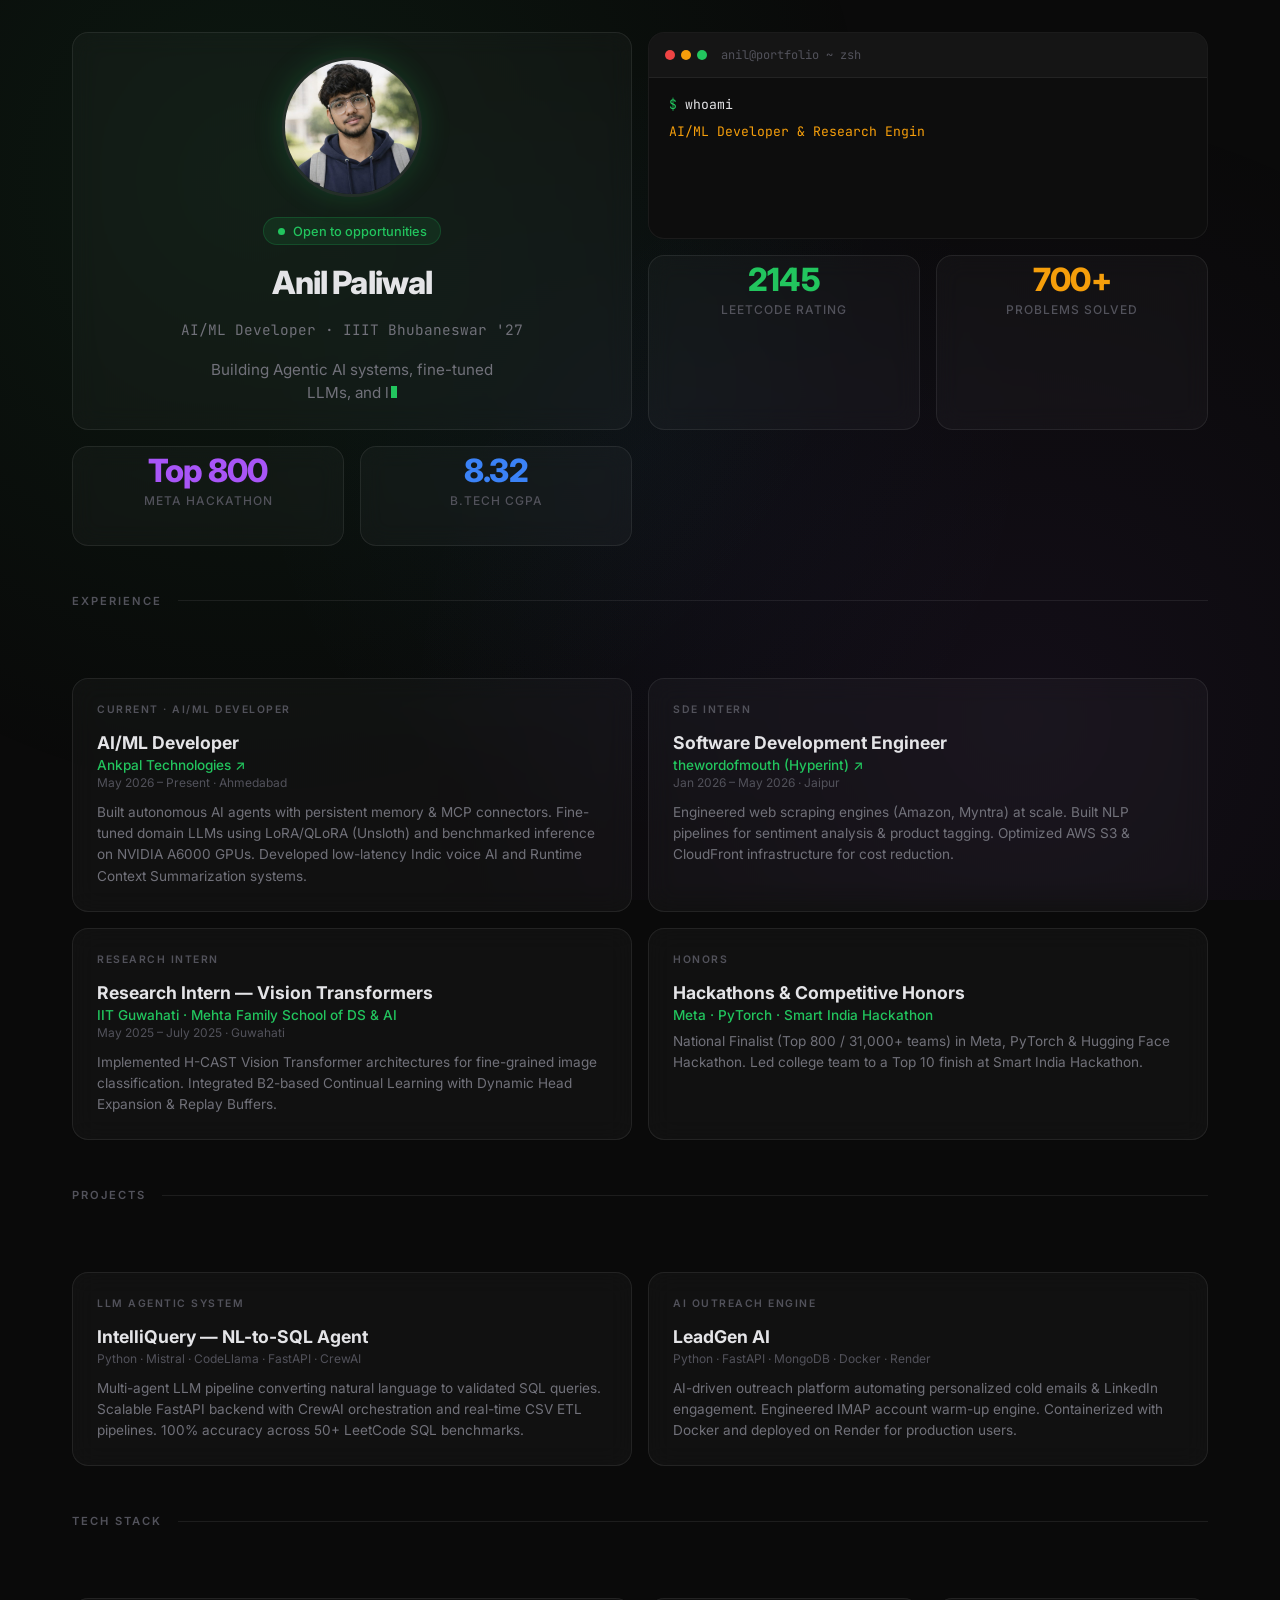
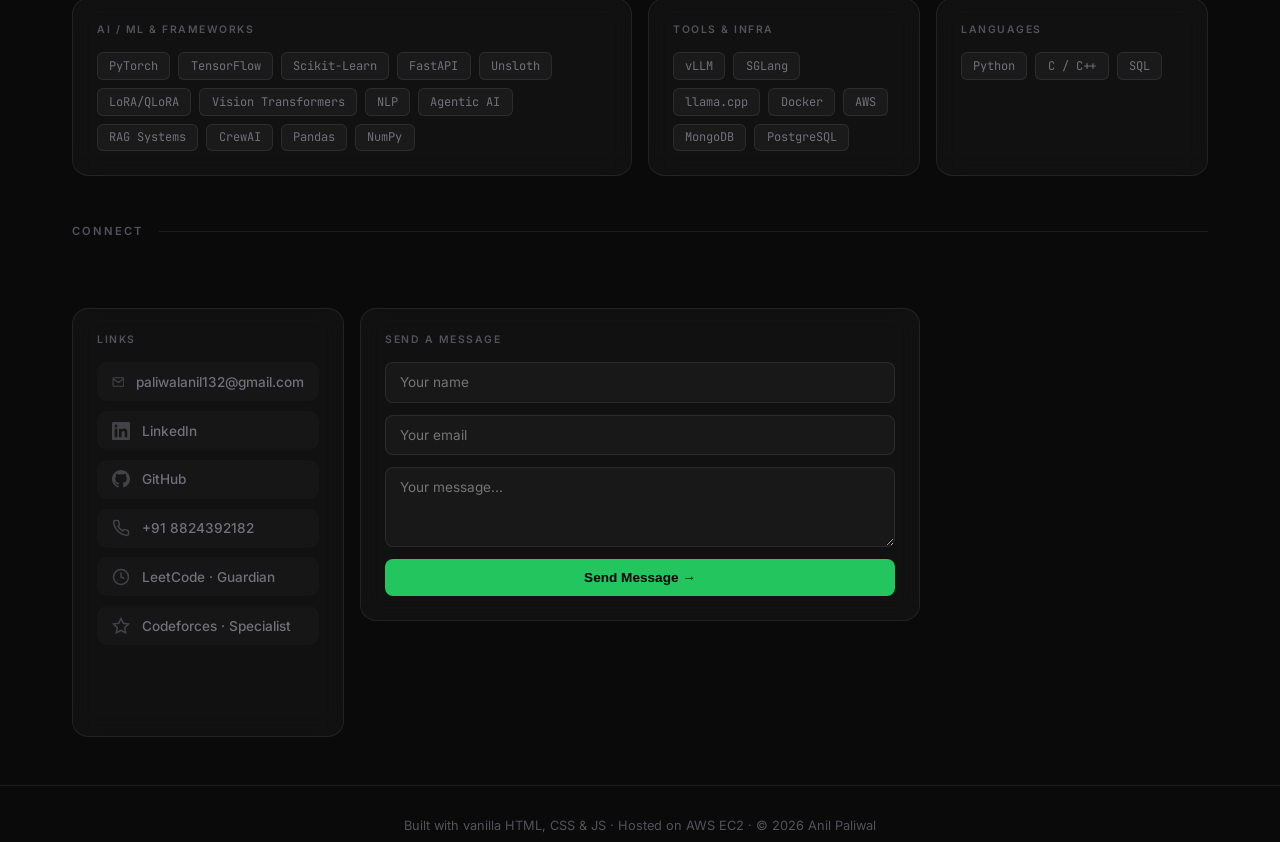
==== index.html @ 1372b31d "Initial commit: Bento Grid Portfolio" ====
<!DOCTYPE html>
<html lang="en">
<head>
  <meta charset="UTF-8">
  <meta name="viewport" content="width=device-width, initial-scale=1.0">
  <title>Anil Paliwal — AI/ML Developer</title>
  <meta name="description" content="Anil Paliwal — AI/ML Developer, LeetCode Guardian (2145), IIIT Bhubaneswar. Specializing in LLM fine-tuning, Agentic AI, and Vision Transformers.">
  <link rel="stylesheet" href="css/style.css">
</head>
<body>

<div class="bento-wrapper">

  <!-- ========== ROW 1: Profile + Terminal + Stats ========== -->
  <div class="bento-grid">

    <!-- PROFILE CARD (2x2) -->
    <div class="bento-card card-2x2 profile-card">
      <img src="images/profile.jpg" alt="Anil Paliwal" class="profile-avatar">
      <div class="profile-status">
        <span class="status-dot"></span>
        Open to opportunities
      </div>
      <h1 class="profile-name">Anil Paliwal</h1>
      <p class="profile-handle">AI/ML Developer · IIIT Bhubaneswar '27</p>
      <p class="profile-bio" id="profile-bio-text">
        <!-- Typed dynamically by JS -->
      </p>
    </div>

    <!-- TERMINAL CARD (2x1) -->
    <div class="bento-card card-2x1 terminal-card">
      <div class="terminal-header">
        <div class="terminal-dot red"></div>
        <div class="terminal-dot yellow"></div>
        <div class="terminal-dot green"></div>
        <span class="terminal-title">anil@portfolio ~ zsh</span>
      </div>
      <div class="terminal-body" id="terminal-output">
        <!-- Typed dynamically by JS -->
      </div>
    </div>

    <!-- STAT: LeetCode -->
    <div class="bento-card stat-item">
      <div class="stat-value green">2145</div>
      <div class="stat-label">LeetCode Rating</div>
    </div>

    <!-- STAT: Problems -->
    <div class="bento-card stat-item">
      <div class="stat-value amber">700+</div>
      <div class="stat-label">Problems Solved</div>
    </div>

    <!-- STAT: Hackathon -->
    <div class="bento-card stat-item">
      <div class="stat-value purple">Top 800</div>
      <div class="stat-label">Meta Hackathon</div>
    </div>

    <!-- STAT: CGPA -->
    <div class="bento-card stat-item">
      <div class="stat-value blue">8.32</div>
      <div class="stat-label">B.Tech CGPA</div>
    </div>

    <!-- ========== SECTION: Experience ========== -->
    <div class="section-gap">
      <div class="section-label">Experience</div>
    </div>

    <!-- EXP: Ankpal -->
    <div class="bento-card card-2x1">
      <div class="card-label">Current · AI/ML Developer</div>
      <div class="exp-card-title">AI/ML Developer</div>
      <div class="exp-card-org"><a href="https://ankpal.com/" target="_blank">Ankpal Technologies ↗</a></div>
      <div class="exp-card-meta">May 2026 – Present · Ahmedabad</div>
      <p class="exp-card-desc">
        Built autonomous AI agents with persistent memory & MCP connectors. Fine-tuned domain LLMs using LoRA/QLoRA (Unsloth) and benchmarked inference on NVIDIA A6000 GPUs. Developed low-latency Indic voice AI and Runtime Context Summarization systems.
      </p>
    </div>

    <!-- EXP: Hyperint -->
    <div class="bento-card card-2x1">
      <div class="card-label">SDE Intern</div>
      <div class="exp-card-title">Software Development Engineer</div>
      <div class="exp-card-org"><a href="https://www.thewordofmouth.tech/" target="_blank">thewordofmouth (Hyperint) ↗</a></div>
      <div class="exp-card-meta">Jan 2026 – May 2026 · Jaipur</div>
      <p class="exp-card-desc">
        Engineered web scraping engines (Amazon, Myntra) at scale. Built NLP pipelines for sentiment analysis & product tagging. Optimized AWS S3 & CloudFront infrastructure for cost reduction.
      </p>
    </div>

    <!-- EXP: IIT Guwahati -->
    <div class="bento-card card-2x1">
      <div class="card-label">Research Intern</div>
      <div class="exp-card-title">Research Intern — Vision Transformers</div>
      <div class="exp-card-org">IIT Guwahati · Mehta Family School of DS & AI</div>
      <div class="exp-card-meta">May 2025 – July 2025 · Guwahati</div>
      <p class="exp-card-desc">
        Implemented H-CAST Vision Transformer architectures for fine-grained image classification. Integrated B2-based Continual Learning with Dynamic Head Expansion & Replay Buffers.
      </p>
    </div>

    <!-- Hackathons Card -->
    <div class="bento-card card-2x1">
      <div class="card-label">Honors</div>
      <div class="exp-card-title">Hackathons & Competitive Honors</div>
      <div class="exp-card-org">Meta · PyTorch · Smart India Hackathon</div>
      <p class="exp-card-desc" style="margin-top: 0.5rem;">
        National Finalist (Top 800 / 31,000+ teams) in Meta, PyTorch & Hugging Face Hackathon. Led college team to a Top 10 finish at Smart India Hackathon.
      </p>
    </div>

    <!-- ========== SECTION: Projects ========== -->
    <div class="section-gap">
      <div class="section-label">Projects</div>
    </div>

    <!-- PROJECT: IntelliQuery -->
    <div class="bento-card card-2x1">
      <div class="card-label">LLM Agentic System</div>
      <div class="exp-card-title">IntelliQuery — NL-to-SQL Agent</div>
      <div class="exp-card-meta">Python · Mistral · CodeLlama · FastAPI · CrewAI</div>
      <p class="exp-card-desc">
        Multi-agent LLM pipeline converting natural language to validated SQL queries. Scalable FastAPI backend with CrewAI orchestration and real-time CSV ETL pipelines. 100% accuracy across 50+ LeetCode SQL benchmarks.
      </p>
    </div>

    <!-- PROJECT: LeadGen AI -->
    <div class="bento-card card-2x1">
      <div class="card-label">AI Outreach Engine</div>
      <div class="exp-card-title">LeadGen AI</div>
      <div class="exp-card-meta">Python · FastAPI · MongoDB · Docker · Render</div>
      <p class="exp-card-desc">
        AI-driven outreach platform automating personalized cold emails & LinkedIn engagement. Engineered IMAP account warm-up engine. Containerized with Docker and deployed on Render for production users.
      </p>
    </div>

    <!-- ========== SECTION: Tech Stack ========== -->
    <div class="section-gap">
      <div class="section-label">Tech Stack</div>
    </div>

    <!-- TECH CARD: AI/ML -->
    <div class="bento-card card-2x1">
      <div class="card-label">AI / ML & Frameworks</div>
      <div class="tech-grid">
        <span class="tech-pill">PyTorch</span>
        <span class="tech-pill">TensorFlow</span>
        <span class="tech-pill">Scikit-Learn</span>
        <span class="tech-pill">FastAPI</span>
        <span class="tech-pill">Unsloth</span>
        <span class="tech-pill">LoRA/QLoRA</span>
        <span class="tech-pill">Vision Transformers</span>
        <span class="tech-pill">NLP</span>
        <span class="tech-pill">Agentic AI</span>
        <span class="tech-pill">RAG Systems</span>
        <span class="tech-pill">CrewAI</span>
        <span class="tech-pill">Pandas</span>
        <span class="tech-pill">NumPy</span>
      </div>
    </div>

    <!-- TECH CARD: Tools -->
    <div class="bento-card">
      <div class="card-label">Tools & Infra</div>
      <div class="tech-grid">
        <span class="tech-pill">vLLM</span>
        <span class="tech-pill">SGLang</span>
        <span class="tech-pill">llama.cpp</span>
        <span class="tech-pill">Docker</span>
        <span class="tech-pill">AWS</span>
        <span class="tech-pill">MongoDB</span>
        <span class="tech-pill">PostgreSQL</span>
      </div>
    </div>

    <!-- TECH CARD: Languages -->
    <div class="bento-card">
      <div class="card-label">Languages</div>
      <div class="tech-grid">
        <span class="tech-pill">Python</span>
        <span class="tech-pill">C / C++</span>
        <span class="tech-pill">SQL</span>
      </div>
    </div>

    <!-- ========== SECTION: Connect ========== -->
    <div class="section-gap">
      <div class="section-label">Connect</div>
    </div>

    <!-- SOCIAL LINKS -->
    <div class="bento-card card-1x2">
      <div class="card-label">Links</div>
      <div class="social-links">
        <a href="mailto:paliwalanil132@gmail.com" class="social-link">
          <svg class="social-icon" viewBox="0 0 24 24" fill="none" stroke="currentColor" stroke-width="2"><path d="M4 4h16c1.1 0 2 .9 2 2v12c0 1.1-.9 2-2 2H4c-1.1 0-2-.9-2-2V6c0-1.1.9-2 2-2z"/><polyline points="22,6 12,13 2,6"/></svg>
          paliwalanil132@gmail.com
        </a>
        <a href="https://linkedin.com/in/anil-paliwal" target="_blank" class="social-link">
          <svg class="social-icon" viewBox="0 0 24 24" fill="currentColor"><path d="M20.447 20.452h-3.554v-5.569c0-1.328-.027-3.037-1.852-3.037-1.853 0-2.136 1.445-2.136 2.939v5.667H9.351V9h3.414v1.561h.046c.477-.9 1.637-1.85 3.37-1.85 3.601 0 4.267 2.37 4.267 5.455v6.286zM5.337 7.433a2.062 2.062 0 01-2.063-2.065 2.064 2.064 0 112.063 2.065zm1.782 13.019H3.555V9h3.564v11.452zM22.225 0H1.771C.792 0 0 .774 0 1.729v20.542C0 23.227.792 24 1.771 24h20.451C23.2 24 24 23.227 24 22.271V1.729C24 .774 23.2 0 22.222 0h.003z"/></svg>
          LinkedIn
        </a>
        <a href="https://github.com/akanil18" target="_blank" class="social-link">
          <svg class="social-icon" viewBox="0 0 24 24" fill="currentColor"><path d="M12 0c-6.626 0-12 5.373-12 12 0 5.302 3.438 9.8 8.207 11.387.599.111.793-.261.793-.577v-2.234c-3.338.726-4.033-1.416-4.033-1.416-.546-1.387-1.333-1.756-1.333-1.756-1.089-.745.083-.729.083-.729 1.205.084 1.839 1.237 1.839 1.237 1.07 1.834 2.807 1.304 3.492.997.107-.775.418-1.305.762-1.604-2.665-.305-5.467-1.334-5.467-5.931 0-1.311.469-2.381 1.236-3.221-.124-.303-.535-1.524.117-3.176 0 0 1.008-.322 3.301 1.23A11.509 11.509 0 0112 5.803c1.02.005 2.047.138 3.006.404 2.291-1.552 3.297-1.23 3.297-1.23.653 1.653.242 2.874.118 3.176.77.84 1.235 1.911 1.235 3.221 0 4.609-2.807 5.624-5.479 5.921.43.372.823 1.102.823 2.222v3.293c0 .319.192.694.801.576C20.566 21.797 24 17.3 24 12c0-6.627-5.373-12-12-12z"/></svg>
          GitHub
        </a>
        <a href="tel:+918824392182" class="social-link">
          <svg class="social-icon" viewBox="0 0 24 24" fill="none" stroke="currentColor" stroke-width="2"><path d="M22 16.92v3a2 2 0 0 1-2.18 2 19.79 19.79 0 0 1-8.63-3.07 19.5 19.5 0 0 1-6-6 19.79 19.79 0 0 1-3.07-8.67A2 2 0 0 1 4.11 2h3a2 2 0 0 1 2 1.72c.127.96.361 1.903.7 2.81a2 2 0 0 1-.45 2.11L8.09 9.91a16 16 0 0 0 6 6l1.27-1.27a2 2 0 0 1 2.11-.45c.907.339 1.85.573 2.81.7A2 2 0 0 1 22 16.92z"/></svg>
          +91 8824392182
        </a>
        <span class="social-link" style="cursor: default;">
          <svg class="social-icon" viewBox="0 0 24 24" fill="none" stroke="currentColor" stroke-width="2"><circle cx="12" cy="12" r="10"/><polyline points="12 6 12 12 16 14"/></svg>
          LeetCode · Guardian
        </span>
        <span class="social-link" style="cursor: default;">
          <svg class="social-icon" viewBox="0 0 24 24" fill="none" stroke="currentColor" stroke-width="2"><polygon points="12 2 15.09 8.26 22 9.27 17 14.14 18.18 21.02 12 17.77 5.82 21.02 7 14.14 2 9.27 8.91 8.26 12 2"/></svg>
          Codeforces · Specialist
        </span>
      </div>
    </div>

    <!-- CONTACT FORM -->
    <div class="bento-card card-2x1">
      <div class="card-label">Send a message</div>
      <form id="contact-form" class="contact-form">
        <input type="text" id="name" placeholder="Your name" class="contact-input" required>
        <input type="email" id="email" placeholder="Your email" class="contact-input" required>
        <textarea id="message" placeholder="Your message..." class="contact-input contact-textarea" required></textarea>
        <button type="submit" class="contact-btn">Send Message →</button>
      </form>
      <div id="form-response"></div>
    </div>

  </div>
</div>

<div class="footer">
  Built with vanilla HTML, CSS & JS · Hosted on AWS EC2 · © 2026 Anil Paliwal
</div>

<script src="js/script.js"></script>
</body>
</html>
---- css/style.css ----
/* ==========================================================================
   ANIL PALIWAL PORTFOLIO — BENTO GRID + GLASSMORPHISM + TERMINAL AESTHETIC
   Inspired by GitHub Profile Pages, Bento Grid Dashboards & Terminal UIs
   ========================================================================== */

@import url('https://fonts.googleapis.com/css2?family=Inter:wght@400;500;600;700;800&family=JetBrains+Mono:wght@400;500;700&display=swap');

:root {
  --bg: #0a0a0a;
  --bg-card: rgba(255, 255, 255, 0.03);
  --bg-card-hover: rgba(255, 255, 255, 0.06);
  --glass: rgba(255, 255, 255, 0.05);
  --glass-border: rgba(255, 255, 255, 0.08);
  --glass-border-hover: rgba(255, 255, 255, 0.15);
  --text: #e4e4e7;
  --text-muted: #71717a;
  --text-dim: #52525b;
  --accent: #22c55e;
  --accent-glow: rgba(34, 197, 94, 0.2);
  --amber: #f59e0b;
  --amber-glow: rgba(245, 158, 11, 0.15);
  --blue: #3b82f6;
  --purple: #a855f7;
  --red: #ef4444;
  --font: 'Inter', -apple-system, BlinkMacSystemFont, sans-serif;
  --mono: 'JetBrains Mono', 'Fira Code', monospace;
  --radius: 16px;
  --radius-sm: 10px;
  --transition: 0.3s cubic-bezier(0.4, 0, 0.2, 1);
}

* { margin: 0; padding: 0; box-sizing: border-box; }
html { scroll-behavior: smooth; }

body {
  font-family: var(--font);
  background: var(--bg);
  color: var(--text);
  min-height: 100vh;
  overflow-x: hidden;
}

/* Animated gradient background */
body::before {
  content: '';
  position: fixed;
  inset: 0;
  background:
    radial-gradient(circle at 20% 20%, rgba(34, 197, 94, 0.08) 0%, transparent 50%),
    radial-gradient(circle at 80% 80%, rgba(168, 85, 247, 0.06) 0%, transparent 50%),
    radial-gradient(circle at 50% 50%, rgba(59, 130, 246, 0.04) 0%, transparent 50%);
  pointer-events: none;
  z-index: -1;
}

/* ========== BENTO GRID CONTAINER ========== */
.bento-wrapper {
  max-width: 1200px;
  margin: 0 auto;
  padding: 2rem;
}

.bento-grid {
  display: grid;
  grid-template-columns: repeat(4, 1fr);
  grid-auto-rows: minmax(100px, auto);
  gap: 1rem;
}

/* ========== GLASS CARD (Base) ========== */
.bento-card {
  background: var(--bg-card);
  border: 1px solid var(--glass-border);
  border-radius: var(--radius);
  padding: 1.5rem;
  position: relative;
  overflow: hidden;
  transition: all var(--transition);
  backdrop-filter: blur(12px);
  -webkit-backdrop-filter: blur(12px);
}

.bento-card::before {
  content: '';
  position: absolute;
  inset: 0;
  background: linear-gradient(135deg, rgba(255,255,255,0.03) 0%, transparent 60%);
  pointer-events: none;
  transition: opacity var(--transition);
  opacity: 0;
}

.bento-card:hover {
  border-color: var(--glass-border-hover);
  background: var(--bg-card-hover);
  transform: translateY(-2px);
  box-shadow: 0 8px 32px rgba(0, 0, 0, 0.3);
}

.bento-card:hover::before {
  opacity: 1;
}

/* ========== CARD SIZES (Bento Layout) ========== */
.card-2x2 { grid-column: span 2; grid-row: span 2; }
.card-2x1 { grid-column: span 2; }
.card-1x2 { grid-row: span 2; }
.card-1x1 { /* default */ }

/* ========== PROFILE CARD (Large 2x2) ========== */
.profile-card {
  display: flex;
  flex-direction: column;
  justify-content: center;
  align-items: center;
  text-align: center;
  gap: 1.25rem;
}

.profile-avatar {
  width: 140px;
  height: 140px;
  border-radius: 50%;
  object-fit: cover;
  border: 3px solid var(--glass-border);
  box-shadow: 0 0 30px var(--accent-glow);
  transition: all var(--transition);
}

.profile-card:hover .profile-avatar {
  border-color: var(--accent);
  box-shadow: 0 0 50px var(--accent-glow);
  transform: scale(1.05);
}

.profile-name {
  font-size: 2rem;
  font-weight: 800;
  letter-spacing: -0.03em;
  line-height: 1.1;
}

.profile-handle {
  font-family: var(--mono);
  color: var(--text-muted);
  font-size: 0.9rem;
}

.profile-bio {
  color: var(--text-muted);
  font-size: 0.95rem;
  line-height: 1.5;
  max-width: 320px;
}

.profile-status {
  display: inline-flex;
  align-items: center;
  gap: 0.5rem;
  padding: 0.35rem 0.85rem;
  background: rgba(34, 197, 94, 0.1);
  border: 1px solid rgba(34, 197, 94, 0.2);
  border-radius: 50px;
  font-size: 0.8rem;
  color: var(--accent);
  font-weight: 500;
}

.status-dot {
  width: 7px;
  height: 7px;
  background: var(--accent);
  border-radius: 50%;
  animation: blink 2s infinite;
}

@keyframes blink {
  0%, 100% { opacity: 1; }
  50% { opacity: 0.3; }
}

/* ========== TERMINAL CARD ========== */
.terminal-card {
  background: #0d0d0d;
  border: 1px solid rgba(255, 255, 255, 0.06);
  font-family: var(--mono);
  font-size: 0.82rem;
  line-height: 1.7;
  padding: 0;
  overflow: hidden;
}

.terminal-header {
  display: flex;
  align-items: center;
  gap: 6px;
  padding: 0.75rem 1rem;
  background: rgba(255, 255, 255, 0.03);
  border-bottom: 1px solid rgba(255, 255, 255, 0.06);
}

.terminal-dot {
  width: 10px;
  height: 10px;
  border-radius: 50%;
}

.terminal-dot.red { background: #ef4444; }
.terminal-dot.yellow { background: #f59e0b; }
.terminal-dot.green { background: #22c55e; }

.terminal-title {
  margin-left: 0.5rem;
  color: var(--text-dim);
  font-size: 0.75rem;
}

.terminal-body {
  padding: 1rem 1.25rem;
  color: var(--text-muted);
}

.terminal-line {
  margin-bottom: 0.25rem;
}

.terminal-prompt {
  color: var(--accent);
}

.terminal-cmd {
  color: var(--text);
}

.terminal-comment {
  color: var(--text-dim);
}

.terminal-string {
  color: var(--amber);
}

.terminal-keyword {
  color: var(--purple);
}

.terminal-cursor {
  display: inline-block;
  width: 8px;
  height: 14px;
  background: var(--accent);
  margin-left: 2px;
  vertical-align: middle;
  animation: cursor-blink 1s step-end infinite;
}

@keyframes cursor-blink {
  0%, 50% { opacity: 1; }
  51%, 100% { opacity: 0; }
}

/* ========== STATS CARD ========== */
.stat-item {
  text-align: center;
  padding: 0.5rem;
}

.stat-value {
  font-size: 2rem;
  font-weight: 800;
  letter-spacing: -0.02em;
  line-height: 1;
  margin-bottom: 0.35rem;
}

.stat-value.green { color: var(--accent); }
.stat-value.amber { color: var(--amber); }
.stat-value.blue { color: var(--blue); }
.stat-value.purple { color: var(--purple); }

.stat-label {
  font-size: 0.75rem;
  color: var(--text-dim);
  text-transform: uppercase;
  letter-spacing: 1px;
  font-weight: 500;
}

/* ========== CONTRIBUTION GRAPH (GitHub-style) ========== */
.contrib-graph {
  display: grid;
  grid-template-columns: repeat(20, 1fr);
  gap: 3px;
}

.contrib-cell {
  width: 100%;
  aspect-ratio: 1;
  border-radius: 3px;
  background: rgba(34, 197, 94, 0.08);
  transition: background 0.2s;
}

.contrib-cell.l1 { background: rgba(34, 197, 94, 0.2); }
.contrib-cell.l2 { background: rgba(34, 197, 94, 0.4); }
.contrib-cell.l3 { background: rgba(34, 197, 94, 0.6); }
.contrib-cell.l4 { background: rgba(34, 197, 94, 0.85); }

/* ========== EXPERIENCE / PROJECT CARD ========== */
.exp-card-title {
  font-size: 1.1rem;
  font-weight: 700;
  margin-bottom: 0.25rem;
  color: var(--text);
}

.exp-card-org {
  font-size: 0.85rem;
  color: var(--accent);
  margin-bottom: 0.15rem;
  font-weight: 500;
}

.exp-card-org a {
  color: var(--accent);
  text-decoration: none;
  transition: color var(--transition);
}

.exp-card-org a:hover {
  color: #4ade80;
  text-decoration: underline;
}

.exp-card-meta {
  font-size: 0.75rem;
  color: var(--text-dim);
  margin-bottom: 0.75rem;
}

.exp-card-desc {
  font-size: 0.85rem;
  color: var(--text-muted);
  line-height: 1.55;
}

/* ========== TECH STACK PILLS ========== */
.tech-grid {
  display: flex;
  flex-wrap: wrap;
  gap: 0.5rem;
}

.tech-pill {
  font-family: var(--mono);
  font-size: 0.75rem;
  padding: 0.3rem 0.7rem;
  background: rgba(255, 255, 255, 0.04);
  border: 1px solid var(--glass-border);
  border-radius: 6px;
  color: var(--text-muted);
  transition: all var(--transition);
  cursor: default;
}

.tech-pill:hover {
  border-color: var(--accent);
  color: var(--accent);
  background: rgba(34, 197, 94, 0.08);
  transform: translateY(-1px);
}

/* ========== LINKS / SOCIAL CARD ========== */
.social-links {
  display: flex;
  flex-direction: column;
  gap: 0.6rem;
}

.social-link {
  display: flex;
  align-items: center;
  gap: 0.75rem;
  padding: 0.6rem 0.85rem;
  border-radius: var(--radius-sm);
  background: rgba(255, 255, 255, 0.02);
  border: 1px solid transparent;
  text-decoration: none;
  color: var(--text-muted);
  font-size: 0.85rem;
  font-weight: 500;
  transition: all var(--transition);
}

.social-link:hover {
  border-color: var(--glass-border-hover);
  background: rgba(255, 255, 255, 0.05);
  color: var(--text);
  transform: translateX(4px);
}

.social-icon {
  width: 18px;
  height: 18px;
  opacity: 0.5;
  transition: opacity var(--transition);
}

.social-link:hover .social-icon {
  opacity: 1;
}

/* ========== CARD LABELS ========== */
.card-label {
  font-size: 0.65rem;
  font-weight: 600;
  text-transform: uppercase;
  letter-spacing: 1.5px;
  color: var(--text-dim);
  margin-bottom: 1rem;
}

/* ========== SECTION DIVIDER ========== */
.section-gap {
  grid-column: span 4;
  padding: 2rem 0 0.5rem;
}

.section-label {
  font-size: 0.7rem;
  text-transform: uppercase;
  letter-spacing: 2px;
  color: var(--text-dim);
  font-weight: 600;
  display: flex;
  align-items: center;
  gap: 1rem;
}

.section-label::after {
  content: '';
  flex: 1;
  height: 1px;
  background: var(--glass-border);
}

/* ========== CONTACT FORM ========== */
.contact-form {
  display: flex;
  flex-direction: column;
  gap: 0.75rem;
}

.contact-input {
  width: 100%;
  padding: 0.7rem 0.85rem;
  background: rgba(255, 255, 255, 0.03);
  border: 1px solid var(--glass-border);
  border-radius: 8px;
  color: var(--text);
  font-family: var(--font);
  font-size: 0.85rem;
  transition: border-color var(--transition);
  outline: none;
}

.contact-input:focus {
  border-color: var(--accent);
}

.contact-textarea {
  resize: vertical;
  min-height: 80px;
}

.contact-btn {
  padding: 0.7rem 1.5rem;
  background: var(--accent);
  color: #000;
  border: none;
  border-radius: 8px;
  font-weight: 700;
  font-size: 0.85rem;
  cursor: pointer;
  transition: all var(--transition);
}

.contact-btn:hover {
  background: #4ade80;
  transform: translateY(-1px);
  box-shadow: 0 4px 16px var(--accent-glow);
}

/* ========== FOOTER ========== */
.footer {
  text-align: center;
  padding: 2rem;
  color: var(--text-dim);
  font-size: 0.8rem;
  border-top: 1px solid var(--glass-border);
  margin-top: 1rem;
}

/* ========== RESPONSIVE ========== */
@media (max-width: 900px) {
  .bento-grid {
    grid-template-columns: repeat(2, 1fr);
  }
  .card-2x2 { grid-column: span 2; grid-row: span 2; }
  .section-gap { grid-column: span 2; }
}

@media (max-width: 600px) {
  .bento-grid {
    grid-template-columns: 1fr;
  }
  .card-2x2, .card-2x1 { grid-column: span 1; }
  .section-gap { grid-column: span 1; }
  .bento-wrapper { padding: 1rem; }
  .profile-name { font-size: 1.6rem; }
}
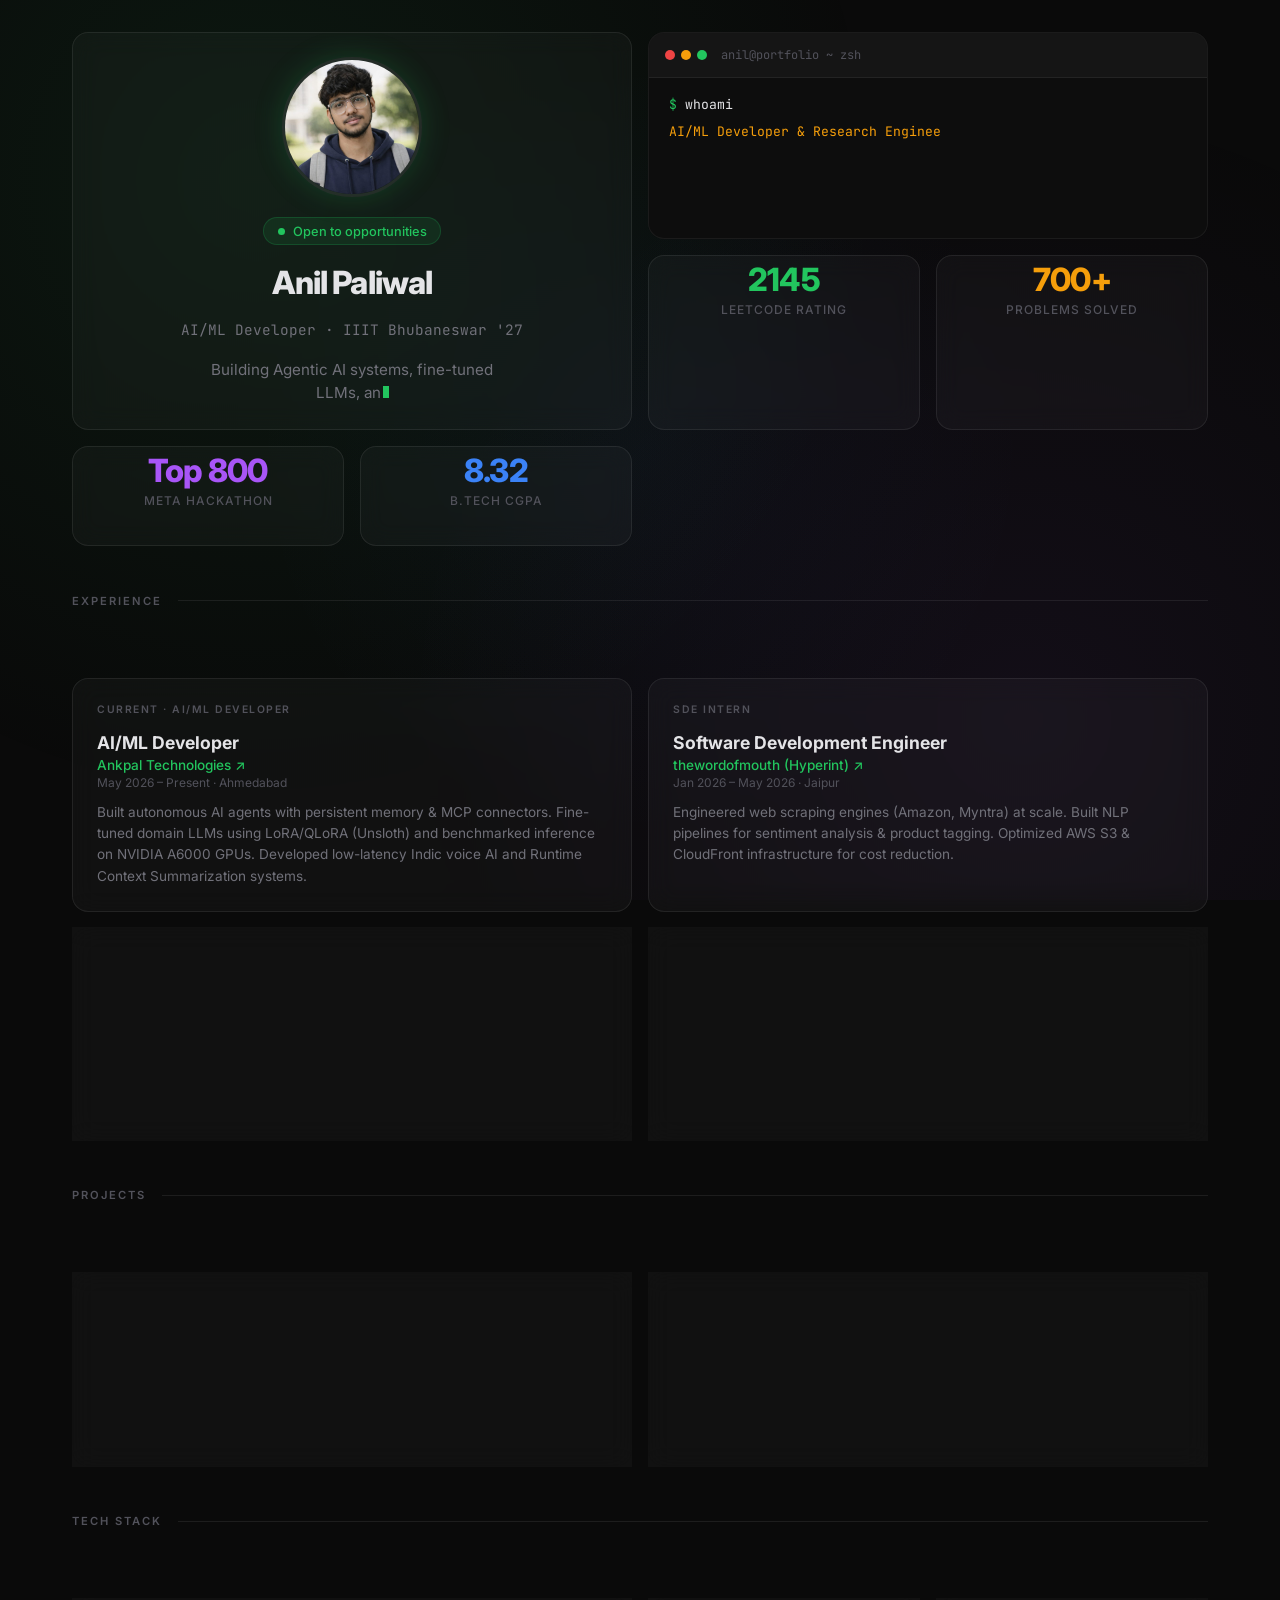
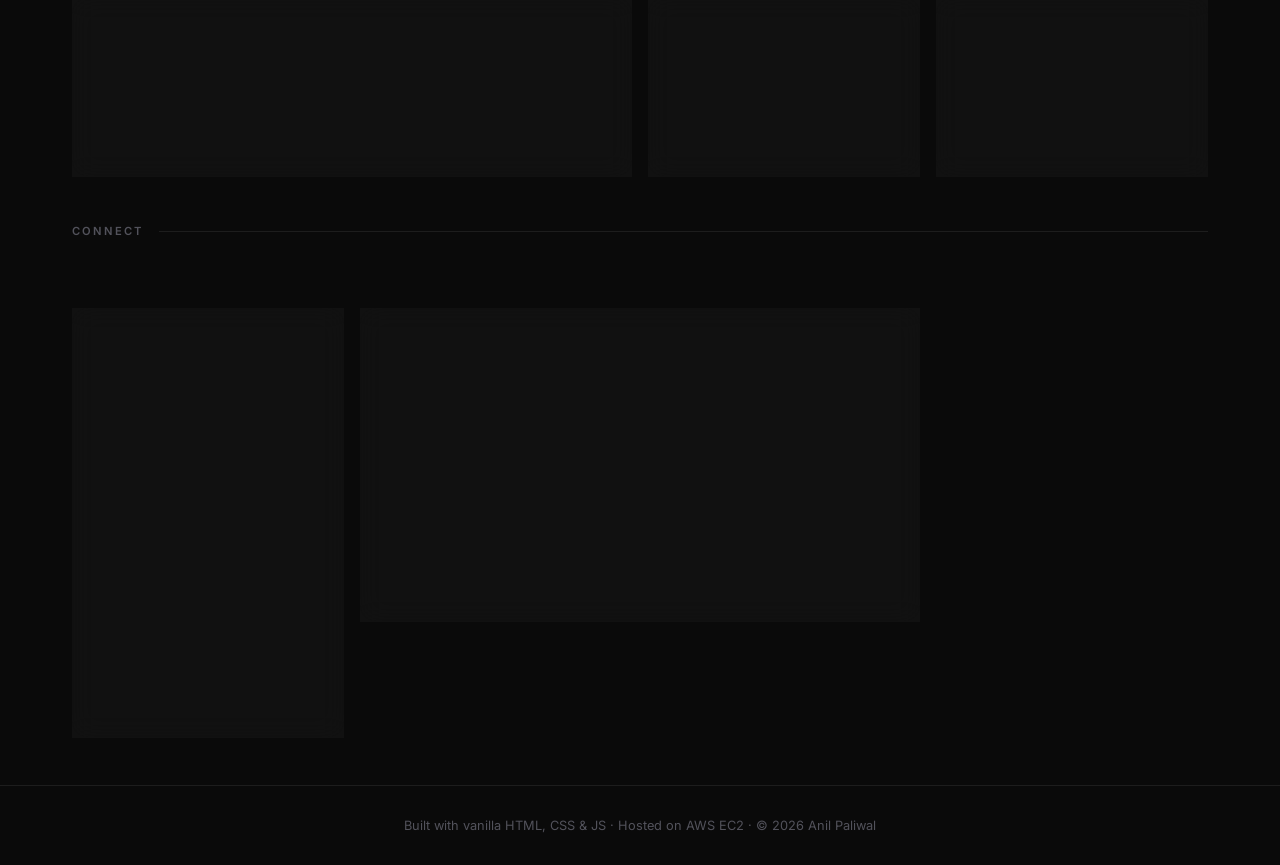
==== commit 06d2ff90: "remove bento grid layout and profile section from index.html" ====
--- a/index.html
+++ b/index.html
@@ -1,247 +1,278 @@
 <!DOCTYPE html>
 <html lang="en">
+
 <head>
   <meta charset="UTF-8">
   <meta name="viewport" content="width=device-width, initial-scale=1.0">
   <title>Anil Paliwal — AI/ML Developer</title>
-  <meta name="description" content="Anil Paliwal — AI/ML Developer, LeetCode Guardian (2145), IIIT Bhubaneswar. Specializing in LLM fine-tuning, Agentic AI, and Vision Transformers.">
+  <meta name="description"
+    content="Anil Paliwal — AI/ML Developer, LeetCode Guardian (2145), IIIT Bhubaneswar. Specializing in LLM fine-tuning, Agentic AI, and Vision Transformers.">
   <link rel="stylesheet" href="css/style.css">
 </head>
+
 <body>
 
-<div class="bento-wrapper">
-
-  <!-- ========== ROW 1: Profile + Terminal + Stats ========== -->
-  <div class="bento-grid">
-
-    <!-- PROFILE CARD (2x2) -->
-    <div class="bento-card card-2x2 profile-card">
-      <img src="images/profile.jpg" alt="Anil Paliwal" class="profile-avatar">
-      <div class="profile-status">
-        <span class="status-dot"></span>
-        Open to opportunities
-      </div>
-      <h1 class="profile-name">Anil Paliwal</h1>
-      <p class="profile-handle">AI/ML Developer · IIIT Bhubaneswar '27</p>
-      <p class="profile-bio" id="profile-bio-text">
-        <!-- Typed dynamically by JS -->
-      </p>
+  <div class="bento-wrapper">
+
+    <!-- ========== ROW 1: Profile + Terminal + Stats ========== -->
+    <div class="bento-grid">
+
+      <!-- PROFILE CARD (2x2) -->
+      <div class="bento-card card-2x2 profile-card">
+        <img src="images/profile.jpg" alt="Anil Paliwal" class="profile-avatar">
+        <div class="profile-status">
+          <span class="status-dot"></span>
+          Open to opportunities
+        </div>
+        <h1 class="profile-name">Anil Paliwal</h1>
+        <p class="profile-handle">AI/ML Developer · IIIT Bhubaneswar '27</p>
+        <p class="profile-bio" id="profile-bio-text">
+          <!-- Typed dynamically by JS -->
+        </p>
+      </div>
+
+      <!-- TERMINAL CARD (2x1) -->
+      <div class="bento-card card-2x1 terminal-card">
+        <div class="terminal-header">
+          <div class="terminal-dot red"></div>
+          <div class="terminal-dot yellow"></div>
+          <div class="terminal-dot green"></div>
+          <span class="terminal-title">anil@portfolio ~ zsh</span>
+        </div>
+        <div class="terminal-body" id="terminal-output">
+          <!-- Typed dynamically by JS -->
+        </div>
+      </div>
+
+      <!-- STAT: LeetCode -->
+      <div class="bento-card stat-item">
+        <div class="stat-value green">2145</div>
+        <div class="stat-label">LeetCode Rating</div>
+      </div>
+
+      <!-- STAT: Problems -->
+      <div class="bento-card stat-item">
+        <div class="stat-value amber">700+</div>
+        <div class="stat-label">Problems Solved</div>
+      </div>
+
+      <!-- STAT: Hackathon -->
+      <div class="bento-card stat-item">
+        <div class="stat-value purple">Top 800</div>
+        <div class="stat-label">Meta Hackathon</div>
+      </div>
+
+      <!-- STAT: CGPA -->
+      <div class="bento-card stat-item">
+        <div class="stat-value blue">8.32</div>
+        <div class="stat-label">B.Tech CGPA</div>
+      </div>
+
+      <!-- ========== SECTION: Experience ========== -->
+      <div class="section-gap">
+        <div class="section-label">Experience</div>
+      </div>
+
+      <!-- EXP: Ankpal -->
+      <div class="bento-card card-2x1">
+        <div class="card-label">Current · AI/ML Developer</div>
+        <div class="exp-card-title">AI/ML Developer</div>
+        <div class="exp-card-org"><a href="https://ankpal.com/" target="_blank">Ankpal Technologies ↗</a></div>
+        <div class="exp-card-meta">May 2026 – Present · Ahmedabad</div>
+        <p class="exp-card-desc">
+          Built autonomous AI agents with persistent memory & MCP connectors. Fine-tuned domain LLMs using LoRA/QLoRA
+          (Unsloth) and benchmarked inference on NVIDIA A6000 GPUs. Developed low-latency Indic voice AI and Runtime
+          Context Summarization systems.
+        </p>
+      </div>
+
+      <!-- EXP: Hyperint -->
+      <div class="bento-card card-2x1">
+        <div class="card-label">SDE Intern</div>
+        <div class="exp-card-title">Software Development Engineer</div>
+        <div class="exp-card-org"><a href="https://www.thewordofmouth.tech/" target="_blank">thewordofmouth (Hyperint)
+            ↗</a></div>
+        <div class="exp-card-meta">Jan 2026 – May 2026 · Jaipur</div>
+        <p class="exp-card-desc">
+          Engineered web scraping engines (Amazon, Myntra) at scale. Built NLP pipelines for sentiment analysis &
+          product tagging. Optimized AWS S3 & CloudFront infrastructure for cost reduction.
+        </p>
+      </div>
+
+      <!-- EXP: IIT Guwahati -->
+      <div class="bento-card card-2x1">
+        <div class="card-label">Research Intern</div>
+        <div class="exp-card-title">Research Intern — Vision Transformers</div>
+        <div class="exp-card-org">IIT Guwahati · Mehta Family School of DS & AI</div>
+        <div class="exp-card-meta">May 2025 – July 2025 · Guwahati</div>
+        <p class="exp-card-desc">
+          Implemented H-CAST Vision Transformer architectures for fine-grained image classification. Integrated B2-based
+          Continual Learning with Dynamic Head Expansion & Replay Buffers.
+        </p>
+      </div>
+
+      <!-- Hackathons Card -->
+      <div class="bento-card card-2x1">
+        <div class="card-label">Honors</div>
+        <div class="exp-card-title">Hackathons & Competitive Honors</div>
+        <div class="exp-card-org">Meta · PyTorch · Smart India Hackathon</div>
+        <p class="exp-card-desc" style="margin-top: 0.5rem;">
+          National Finalist (Top 800 / 31,000+ teams) in Meta, PyTorch & Hugging Face Hackathon. Led college team to a
+          Top 10 finish at Smart India Hackathon.
+        </p>
+      </div>
+
+      <!-- ========== SECTION: Projects ========== -->
+      <div class="section-gap">
+        <div class="section-label">Projects</div>
+      </div>
+
+      <!-- PROJECT: IntelliQuery -->
+      <div class="bento-card card-2x1">
+        <div class="card-label">LLM Agentic System</div>
+        <div class="exp-card-title">IntelliQuery — NL-to-SQL Agent</div>
+        <div class="exp-card-meta">Python · Mistral · CodeLlama · FastAPI · CrewAI</div>
+        <p class="exp-card-desc">
+          Multi-agent LLM pipeline converting natural language to validated SQL queries. Scalable FastAPI backend with
+          CrewAI orchestration and real-time CSV ETL pipelines. 100% accuracy across 50+ LeetCode SQL benchmarks.
+        </p>
+      </div>
+
+      <!-- PROJECT: LeadGen AI -->
+      <div class="bento-card card-2x1">
+        <div class="card-label">AI Outreach Engine</div>
+        <div class="exp-card-title">LeadGen AI</div>
+        <div class="exp-card-meta">Python · FastAPI · MongoDB · Docker · Render</div>
+        <p class="exp-card-desc">
+          AI-driven outreach platform automating personalized cold emails & LinkedIn engagement. Engineered IMAP account
+          warm-up engine. Containerized with Docker and deployed on Render for production users.
+        </p>
+      </div>
+
+      <!-- ========== SECTION: Tech Stack ========== -->
+      <div class="section-gap">
+        <div class="section-label">Tech Stack</div>
+      </div>
+
+      <!-- TECH CARD: AI/ML -->
+      <div class="bento-card card-2x1">
+        <div class="card-label">AI / ML & Frameworks</div>
+        <div class="tech-grid">
+          <span class="tech-pill">PyTorch</span>
+          <span class="tech-pill">TensorFlow</span>
+          <span class="tech-pill">Scikit-Learn</span>
+          <span class="tech-pill">FastAPI</span>
+          <span class="tech-pill">Unsloth</span>
+          <span class="tech-pill">LoRA/QLoRA</span>
+          <span class="tech-pill">Vision Transformers</span>
+          <span class="tech-pill">NLP</span>
+          <span class="tech-pill">Agentic AI</span>
+          <span class="tech-pill">RAG Systems</span>
+          <span class="tech-pill">CrewAI</span>
+          <span class="tech-pill">Pandas</span>
+          <span class="tech-pill">NumPy</span>
+        </div>
+      </div>
+
+      <!-- TECH CARD: Tools -->
+      <div class="bento-card">
+        <div class="card-label">Tools & Infra</div>
+        <div class="tech-grid">
+          <span class="tech-pill">vLLM</span>
+          <span class="tech-pill">SGLang</span>
+          <span class="tech-pill">llama.cpp</span>
+          <span class="tech-pill">Docker</span>
+          <span class="tech-pill">AWS</span>
+          <span class="tech-pill">MongoDB</span>
+          <span class="tech-pill">PostgreSQL</span>
+        </div>
+      </div>
+
+      <!-- TECH CARD: Languages -->
+      <div class="bento-card">
+        <div class="card-label">Languages</div>
+        <div class="tech-grid">
+          <span class="tech-pill">Python</span>
+          <span class="tech-pill">C / C++</span>
+          <span class="tech-pill">SQL</span>
+        </div>
+      </div>
+
+      <!-- ========== SECTION: Connect ========== -->
+      <div class="section-gap">
+        <div class="section-label">Connect</div>
+      </div>
+
+      <!-- SOCIAL LINKS -->
+      <div class="bento-card card-1x2">
+        <div class="card-label">Links</div>
+        <div class="social-links">
+          <a href="mailto:paliwalanil132@gmail.com" class="social-link">
+            <svg class="social-icon" viewBox="0 0 24 24" fill="none" stroke="currentColor" stroke-width="2">
+              <path d="M4 4h16c1.1 0 2 .9 2 2v12c0 1.1-.9 2-2 2H4c-1.1 0-2-.9-2-2V6c0-1.1.9-2 2-2z" />
+              <polyline points="22,6 12,13 2,6" />
+            </svg>
+            paliwalanil132@gmail.com
+          </a>
+          <a href="https://www.linkedin.com/in/anil-paliwal-339634317/" target="_blank" class="social-link">
+            <svg class="social-icon" viewBox="0 0 24 24" fill="currentColor">
+              <path
+                d="M20.447 20.452h-3.554v-5.569c0-1.328-.027-3.037-1.852-3.037-1.853 0-2.136 1.445-2.136 2.939v5.667H9.351V9h3.414v1.561h.046c.477-.9 1.637-1.85 3.37-1.85 3.601 0 4.267 2.37 4.267 5.455v6.286zM5.337 7.433a2.062 2.062 0 01-2.063-2.065 2.064 2.064 0 112.063 2.065zm1.782 13.019H3.555V9h3.564v11.452zM22.225 0H1.771C.792 0 0 .774 0 1.729v20.542C0 23.227.792 24 1.771 24h20.451C23.2 24 24 23.227 24 22.271V1.729C24 .774 23.2 0 22.222 0h.003z" />
+            </svg>
+            LinkedIn
+          </a>
+          <a href="https://github.com/akanil18" target="_blank" class="social-link">
+            <svg class="social-icon" viewBox="0 0 24 24" fill="currentColor">
+              <path
+                d="M12 0c-6.626 0-12 5.373-12 12 0 5.302 3.438 9.8 8.207 11.387.599.111.793-.261.793-.577v-2.234c-3.338.726-4.033-1.416-4.033-1.416-.546-1.387-1.333-1.756-1.333-1.756-1.089-.745.083-.729.083-.729 1.205.084 1.839 1.237 1.839 1.237 1.07 1.834 2.807 1.304 3.492.997.107-.775.418-1.305.762-1.604-2.665-.305-5.467-1.334-5.467-5.931 0-1.311.469-2.381 1.236-3.221-.124-.303-.535-1.524.117-3.176 0 0 1.008-.322 3.301 1.23A11.509 11.509 0 0112 5.803c1.02.005 2.047.138 3.006.404 2.291-1.552 3.297-1.23 3.297-1.23.653 1.653.242 2.874.118 3.176.77.84 1.235 1.911 1.235 3.221 0 4.609-2.807 5.624-5.479 5.921.43.372.823 1.102.823 2.222v3.293c0 .319.192.694.801.576C20.566 21.797 24 17.3 24 12c0-6.627-5.373-12-12-12z" />
+            </svg>
+            GitHub
+          </a>
+          <a href="tel:+918824392182" class="social-link">
+            <svg class="social-icon" viewBox="0 0 24 24" fill="none" stroke="currentColor" stroke-width="2">
+              <path
+                d="M22 16.92v3a2 2 0 0 1-2.18 2 19.79 19.79 0 0 1-8.63-3.07 19.5 19.5 0 0 1-6-6 19.79 19.79 0 0 1-3.07-8.67A2 2 0 0 1 4.11 2h3a2 2 0 0 1 2 1.72c.127.96.361 1.903.7 2.81a2 2 0 0 1-.45 2.11L8.09 9.91a16 16 0 0 0 6 6l1.27-1.27a2 2 0 0 1 2.11-.45c.907.339 1.85.573 2.81.7A2 2 0 0 1 22 16.92z" />
+            </svg>
+            +91 8824392182
+          </a>
+          <span class="social-link" style="cursor: default;">
+            <svg class="social-icon" viewBox="0 0 24 24" fill="none" stroke="currentColor" stroke-width="2">
+              <circle cx="12" cy="12" r="10" />
+              <polyline points="12 6 12 12 16 14" />
+            </svg>
+            LeetCode · Guardian
+          </span>
+          <span class="social-link" style="cursor: default;">
+            <svg class="social-icon" viewBox="0 0 24 24" fill="none" stroke="currentColor" stroke-width="2">
+              <polygon
+                points="12 2 15.09 8.26 22 9.27 17 14.14 18.18 21.02 12 17.77 5.82 21.02 7 14.14 2 9.27 8.91 8.26 12 2" />
+            </svg>
+            Codeforces · Specialist
+          </span>
+        </div>
+      </div>
+
+      <!-- CONTACT FORM -->
+      <div class="bento-card card-2x1">
+        <div class="card-label">Send a message</div>
+        <form id="contact-form" class="contact-form">
+          <input type="text" id="name" placeholder="Your name" class="contact-input" required>
+          <input type="email" id="email" placeholder="Your email" class="contact-input" required>
+          <textarea id="message" placeholder="Your message..." class="contact-input contact-textarea"
+            required></textarea>
+          <button type="submit" class="contact-btn">Send Message →</button>
+        </form>
+        <div id="form-response"></div>
+      </div>
+
     </div>
-
-    <!-- TERMINAL CARD (2x1) -->
-    <div class="bento-card card-2x1 terminal-card">
-      <div class="terminal-header">
-        <div class="terminal-dot red"></div>
-        <div class="terminal-dot yellow"></div>
-        <div class="terminal-dot green"></div>
-        <span class="terminal-title">anil@portfolio ~ zsh</span>
-      </div>
-      <div class="terminal-body" id="terminal-output">
-        <!-- Typed dynamically by JS -->
-      </div>
-    </div>
-
-    <!-- STAT: LeetCode -->
-    <div class="bento-card stat-item">
-      <div class="stat-value green">2145</div>
-      <div class="stat-label">LeetCode Rating</div>
-    </div>
-
-    <!-- STAT: Problems -->
-    <div class="bento-card stat-item">
-      <div class="stat-value amber">700+</div>
-      <div class="stat-label">Problems Solved</div>
-    </div>
-
-    <!-- STAT: Hackathon -->
-    <div class="bento-card stat-item">
-      <div class="stat-value purple">Top 800</div>
-      <div class="stat-label">Meta Hackathon</div>
-    </div>
-
-    <!-- STAT: CGPA -->
-    <div class="bento-card stat-item">
-      <div class="stat-value blue">8.32</div>
-      <div class="stat-label">B.Tech CGPA</div>
-    </div>
-
-    <!-- ========== SECTION: Experience ========== -->
-    <div class="section-gap">
-      <div class="section-label">Experience</div>
-    </div>
-
-    <!-- EXP: Ankpal -->
-    <div class="bento-card card-2x1">
-      <div class="card-label">Current · AI/ML Developer</div>
-      <div class="exp-card-title">AI/ML Developer</div>
-      <div class="exp-card-org"><a href="https://ankpal.com/" target="_blank">Ankpal Technologies ↗</a></div>
-      <div class="exp-card-meta">May 2026 – Present · Ahmedabad</div>
-      <p class="exp-card-desc">
-        Built autonomous AI agents with persistent memory & MCP connectors. Fine-tuned domain LLMs using LoRA/QLoRA (Unsloth) and benchmarked inference on NVIDIA A6000 GPUs. Developed low-latency Indic voice AI and Runtime Context Summarization systems.
-      </p>
-    </div>
-
-    <!-- EXP: Hyperint -->
-    <div class="bento-card card-2x1">
-      <div class="card-label">SDE Intern</div>
-      <div class="exp-card-title">Software Development Engineer</div>
-      <div class="exp-card-org"><a href="https://www.thewordofmouth.tech/" target="_blank">thewordofmouth (Hyperint) ↗</a></div>
-      <div class="exp-card-meta">Jan 2026 – May 2026 · Jaipur</div>
-      <p class="exp-card-desc">
-        Engineered web scraping engines (Amazon, Myntra) at scale. Built NLP pipelines for sentiment analysis & product tagging. Optimized AWS S3 & CloudFront infrastructure for cost reduction.
-      </p>
-    </div>
-
-    <!-- EXP: IIT Guwahati -->
-    <div class="bento-card card-2x1">
-      <div class="card-label">Research Intern</div>
-      <div class="exp-card-title">Research Intern — Vision Transformers</div>
-      <div class="exp-card-org">IIT Guwahati · Mehta Family School of DS & AI</div>
-      <div class="exp-card-meta">May 2025 – July 2025 · Guwahati</div>
-      <p class="exp-card-desc">
-        Implemented H-CAST Vision Transformer architectures for fine-grained image classification. Integrated B2-based Continual Learning with Dynamic Head Expansion & Replay Buffers.
-      </p>
-    </div>
-
-    <!-- Hackathons Card -->
-    <div class="bento-card card-2x1">
-      <div class="card-label">Honors</div>
-      <div class="exp-card-title">Hackathons & Competitive Honors</div>
-      <div class="exp-card-org">Meta · PyTorch · Smart India Hackathon</div>
-      <p class="exp-card-desc" style="margin-top: 0.5rem;">
-        National Finalist (Top 800 / 31,000+ teams) in Meta, PyTorch & Hugging Face Hackathon. Led college team to a Top 10 finish at Smart India Hackathon.
-      </p>
-    </div>
-
-    <!-- ========== SECTION: Projects ========== -->
-    <div class="section-gap">
-      <div class="section-label">Projects</div>
-    </div>
-
-    <!-- PROJECT: IntelliQuery -->
-    <div class="bento-card card-2x1">
-      <div class="card-label">LLM Agentic System</div>
-      <div class="exp-card-title">IntelliQuery — NL-to-SQL Agent</div>
-      <div class="exp-card-meta">Python · Mistral · CodeLlama · FastAPI · CrewAI</div>
-      <p class="exp-card-desc">
-        Multi-agent LLM pipeline converting natural language to validated SQL queries. Scalable FastAPI backend with CrewAI orchestration and real-time CSV ETL pipelines. 100% accuracy across 50+ LeetCode SQL benchmarks.
-      </p>
-    </div>
-
-    <!-- PROJECT: LeadGen AI -->
-    <div class="bento-card card-2x1">
-      <div class="card-label">AI Outreach Engine</div>
-      <div class="exp-card-title">LeadGen AI</div>
-      <div class="exp-card-meta">Python · FastAPI · MongoDB · Docker · Render</div>
-      <p class="exp-card-desc">
-        AI-driven outreach platform automating personalized cold emails & LinkedIn engagement. Engineered IMAP account warm-up engine. Containerized with Docker and deployed on Render for production users.
-      </p>
-    </div>
-
-    <!-- ========== SECTION: Tech Stack ========== -->
-    <div class="section-gap">
-      <div class="section-label">Tech Stack</div>
-    </div>
-
-    <!-- TECH CARD: AI/ML -->
-    <div class="bento-card card-2x1">
-      <div class="card-label">AI / ML & Frameworks</div>
-      <div class="tech-grid">
-        <span class="tech-pill">PyTorch</span>
-        <span class="tech-pill">TensorFlow</span>
-        <span class="tech-pill">Scikit-Learn</span>
-        <span class="tech-pill">FastAPI</span>
-        <span class="tech-pill">Unsloth</span>
-        <span class="tech-pill">LoRA/QLoRA</span>
-        <span class="tech-pill">Vision Transformers</span>
-        <span class="tech-pill">NLP</span>
-        <span class="tech-pill">Agentic AI</span>
-        <span class="tech-pill">RAG Systems</span>
-        <span class="tech-pill">CrewAI</span>
-        <span class="tech-pill">Pandas</span>
-        <span class="tech-pill">NumPy</span>
-      </div>
-    </div>
-
-    <!-- TECH CARD: Tools -->
-    <div class="bento-card">
-      <div class="card-label">Tools & Infra</div>
-      <div class="tech-grid">
-        <span class="tech-pill">vLLM</span>
-        <span class="tech-pill">SGLang</span>
-        <span class="tech-pill">llama.cpp</span>
-        <span class="tech-pill">Docker</span>
-        <span class="tech-pill">AWS</span>
-        <span class="tech-pill">MongoDB</span>
-        <span class="tech-pill">PostgreSQL</span>
-      </div>
-    </div>
-
-    <!-- TECH CARD: Languages -->
-    <div class="bento-card">
-      <div class="card-label">Languages</div>
-      <div class="tech-grid">
-        <span class="tech-pill">Python</span>
-        <span class="tech-pill">C / C++</span>
-        <span class="tech-pill">SQL</span>
-      </div>
-    </div>
-
-    <!-- ========== SECTION: Connect ========== -->
-    <div class="section-gap">
-      <div class="section-label">Connect</div>
-    </div>
-
-    <!-- SOCIAL LINKS -->
-    <div class="bento-card card-1x2">
-      <div class="card-label">Links</div>
-      <div class="social-links">
-        <a href="mailto:paliwalanil132@gmail.com" class="social-link">
-          <svg class="social-icon" viewBox="0 0 24 24" fill="none" stroke="currentColor" stroke-width="2"><path d="M4 4h16c1.1 0 2 .9 2 2v12c0 1.1-.9 2-2 2H4c-1.1 0-2-.9-2-2V6c0-1.1.9-2 2-2z"/><polyline points="22,6 12,13 2,6"/></svg>
-          paliwalanil132@gmail.com
-        </a>
-        <a href="https://linkedin.com/in/anil-paliwal" target="_blank" class="social-link">
-          <svg class="social-icon" viewBox="0 0 24 24" fill="currentColor"><path d="M20.447 20.452h-3.554v-5.569c0-1.328-.027-3.037-1.852-3.037-1.853 0-2.136 1.445-2.136 2.939v5.667H9.351V9h3.414v1.561h.046c.477-.9 1.637-1.85 3.37-1.85 3.601 0 4.267 2.37 4.267 5.455v6.286zM5.337 7.433a2.062 2.062 0 01-2.063-2.065 2.064 2.064 0 112.063 2.065zm1.782 13.019H3.555V9h3.564v11.452zM22.225 0H1.771C.792 0 0 .774 0 1.729v20.542C0 23.227.792 24 1.771 24h20.451C23.2 24 24 23.227 24 22.271V1.729C24 .774 23.2 0 22.222 0h.003z"/></svg>
-          LinkedIn
-        </a>
-        <a href="https://github.com/akanil18" target="_blank" class="social-link">
-          <svg class="social-icon" viewBox="0 0 24 24" fill="currentColor"><path d="M12 0c-6.626 0-12 5.373-12 12 0 5.302 3.438 9.8 8.207 11.387.599.111.793-.261.793-.577v-2.234c-3.338.726-4.033-1.416-4.033-1.416-.546-1.387-1.333-1.756-1.333-1.756-1.089-.745.083-.729.083-.729 1.205.084 1.839 1.237 1.839 1.237 1.07 1.834 2.807 1.304 3.492.997.107-.775.418-1.305.762-1.604-2.665-.305-5.467-1.334-5.467-5.931 0-1.311.469-2.381 1.236-3.221-.124-.303-.535-1.524.117-3.176 0 0 1.008-.322 3.301 1.23A11.509 11.509 0 0112 5.803c1.02.005 2.047.138 3.006.404 2.291-1.552 3.297-1.23 3.297-1.23.653 1.653.242 2.874.118 3.176.77.84 1.235 1.911 1.235 3.221 0 4.609-2.807 5.624-5.479 5.921.43.372.823 1.102.823 2.222v3.293c0 .319.192.694.801.576C20.566 21.797 24 17.3 24 12c0-6.627-5.373-12-12-12z"/></svg>
-          GitHub
-        </a>
-        <a href="tel:+918824392182" class="social-link">
-          <svg class="social-icon" viewBox="0 0 24 24" fill="none" stroke="currentColor" stroke-width="2"><path d="M22 16.92v3a2 2 0 0 1-2.18 2 19.79 19.79 0 0 1-8.63-3.07 19.5 19.5 0 0 1-6-6 19.79 19.79 0 0 1-3.07-8.67A2 2 0 0 1 4.11 2h3a2 2 0 0 1 2 1.72c.127.96.361 1.903.7 2.81a2 2 0 0 1-.45 2.11L8.09 9.91a16 16 0 0 0 6 6l1.27-1.27a2 2 0 0 1 2.11-.45c.907.339 1.85.573 2.81.7A2 2 0 0 1 22 16.92z"/></svg>
-          +91 8824392182
-        </a>
-        <span class="social-link" style="cursor: default;">
-          <svg class="social-icon" viewBox="0 0 24 24" fill="none" stroke="currentColor" stroke-width="2"><circle cx="12" cy="12" r="10"/><polyline points="12 6 12 12 16 14"/></svg>
-          LeetCode · Guardian
-        </span>
-        <span class="social-link" style="cursor: default;">
-          <svg class="social-icon" viewBox="0 0 24 24" fill="none" stroke="currentColor" stroke-width="2"><polygon points="12 2 15.09 8.26 22 9.27 17 14.14 18.18 21.02 12 17.77 5.82 21.02 7 14.14 2 9.27 8.91 8.26 12 2"/></svg>
-          Codeforces · Specialist
-        </span>
-      </div>
-    </div>
-
-    <!-- CONTACT FORM -->
-    <div class="bento-card card-2x1">
-      <div class="card-label">Send a message</div>
-      <form id="contact-form" class="contact-form">
-        <input type="text" id="name" placeholder="Your name" class="contact-input" required>
-        <input type="email" id="email" placeholder="Your email" class="contact-input" required>
-        <textarea id="message" placeholder="Your message..." class="contact-input contact-textarea" required></textarea>
-        <button type="submit" class="contact-btn">Send Message →</button>
-      </form>
-      <div id="form-response"></div>
-    </div>
-
   </div>
-</div>
-
-<div class="footer">
-  Built with vanilla HTML, CSS & JS · Hosted on AWS EC2 · © 2026 Anil Paliwal
-</div>
-
-<script src="js/script.js"></script>
+
+  <div class="footer">
+    Built with vanilla HTML, CSS & JS · Hosted on AWS EC2 · © 2026 Anil Paliwal
+  </div>
+
+  <script src="js/script.js"></script>
 </body>
-</html>
+
+</html>
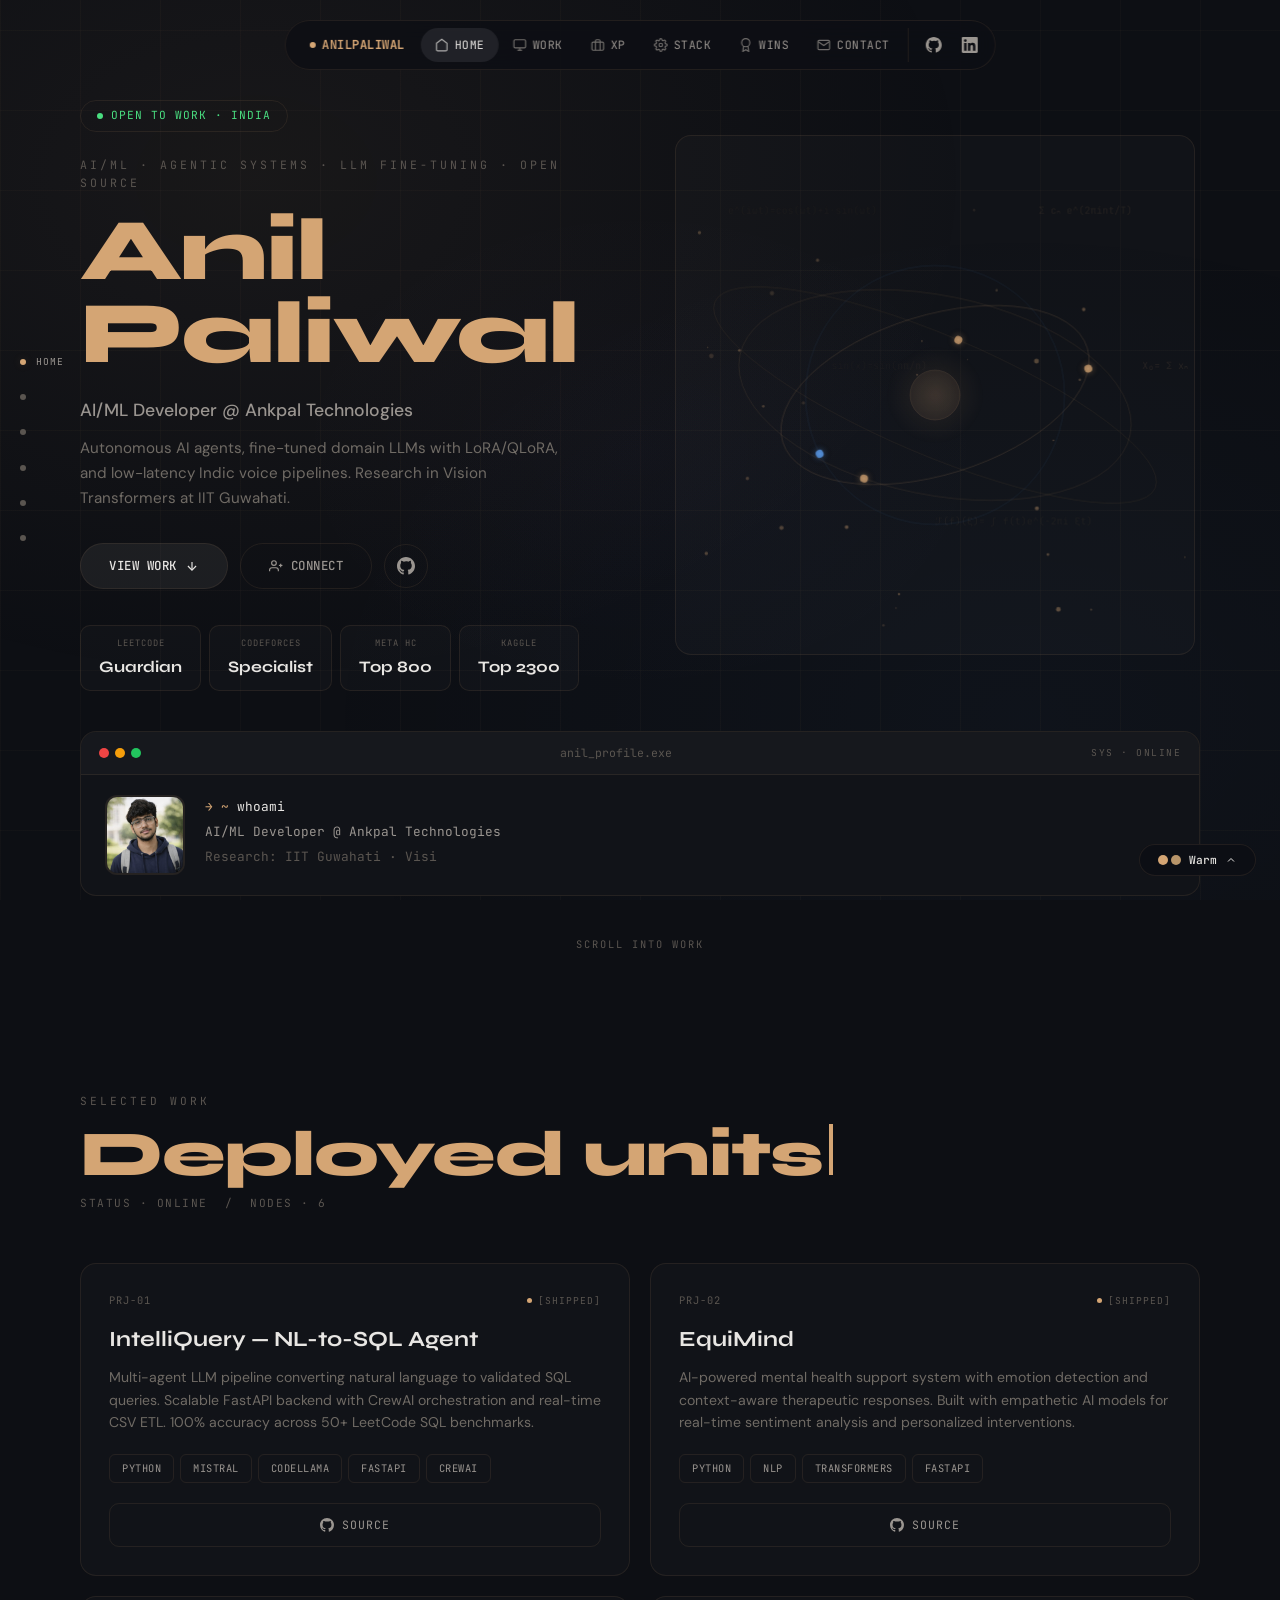
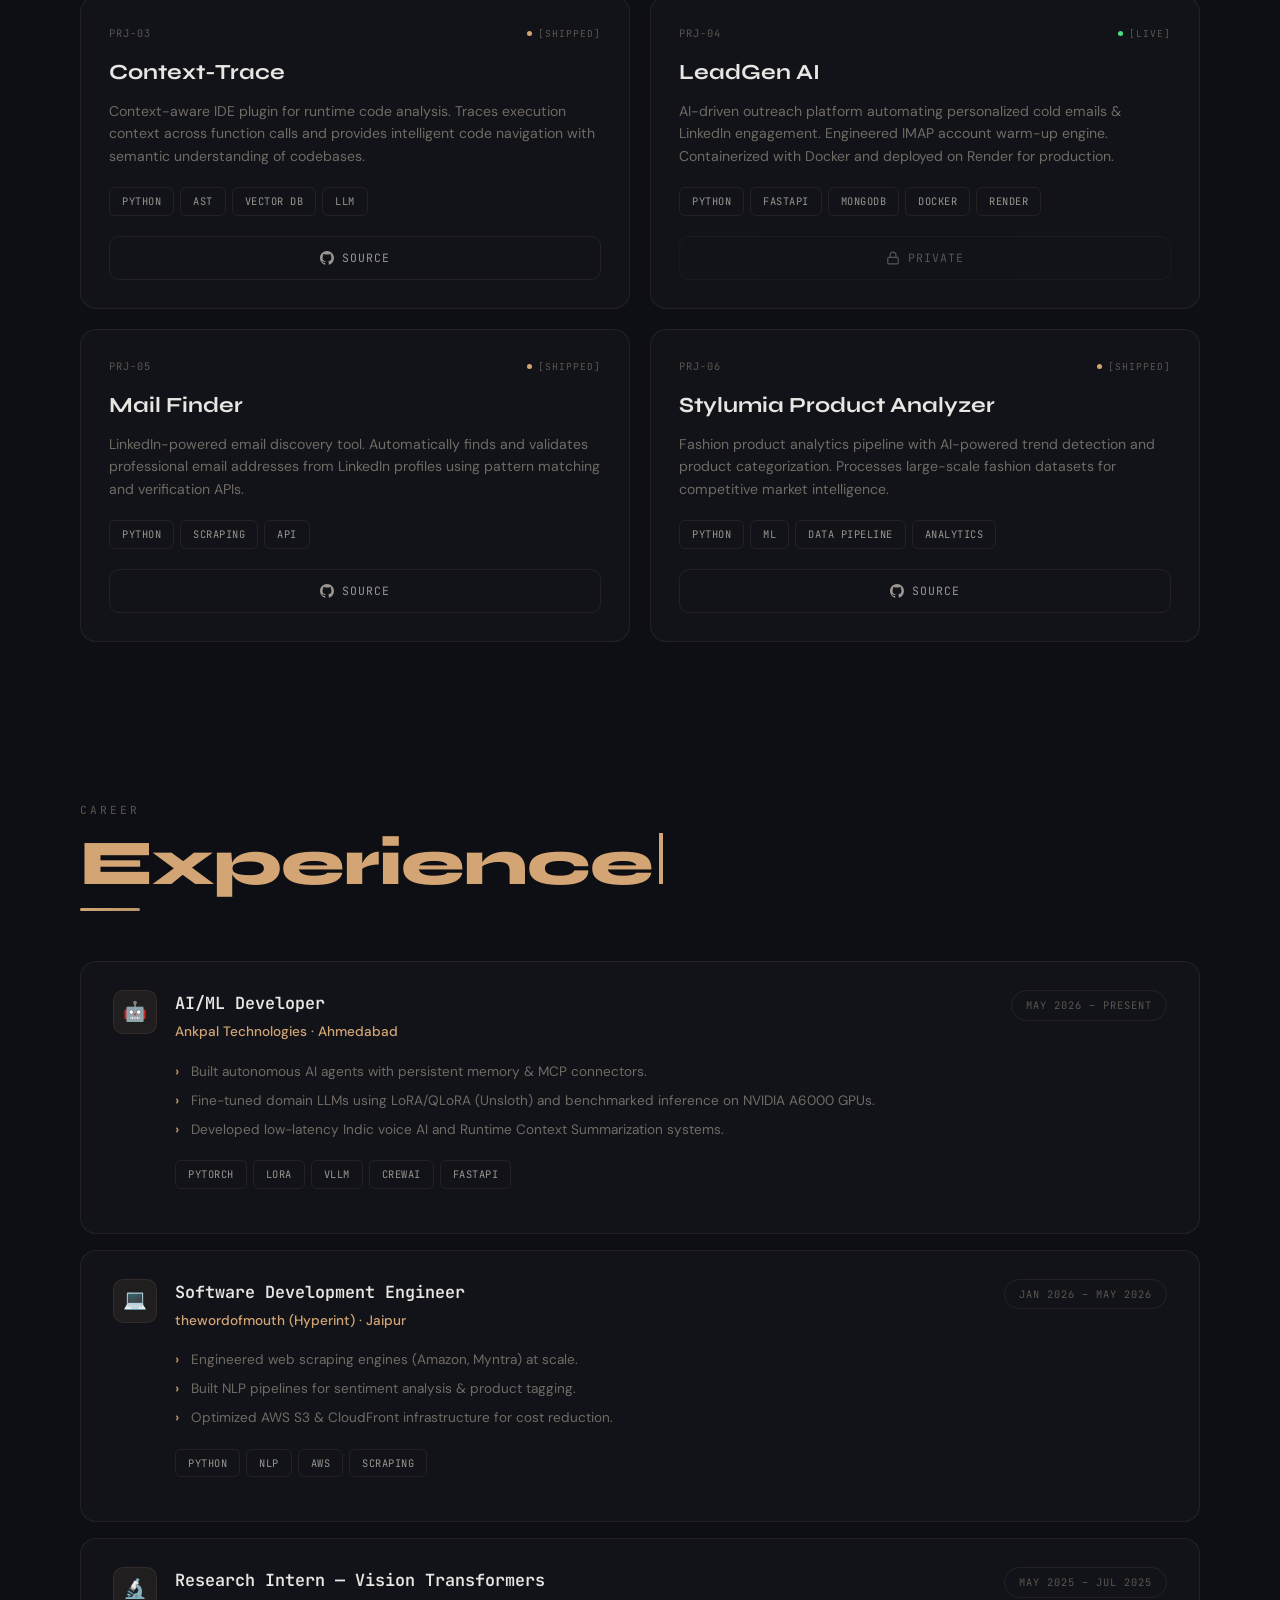
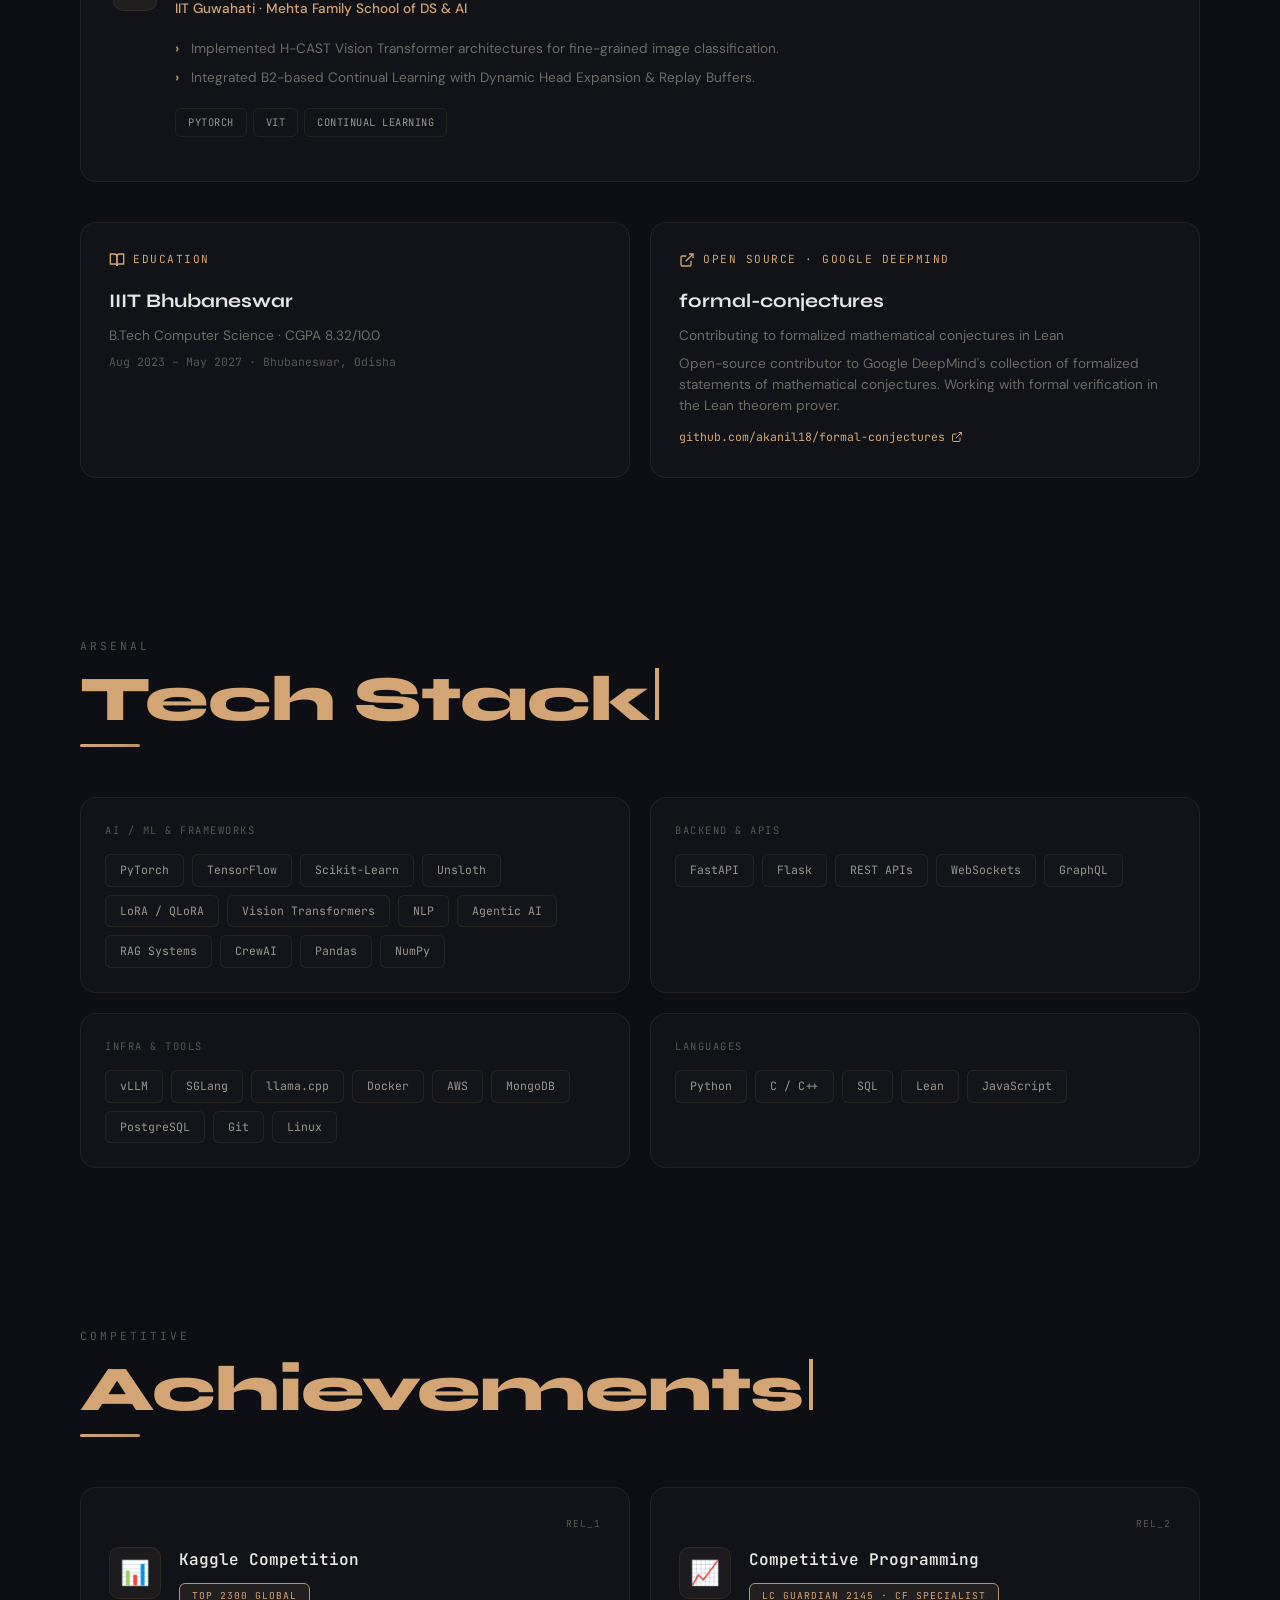
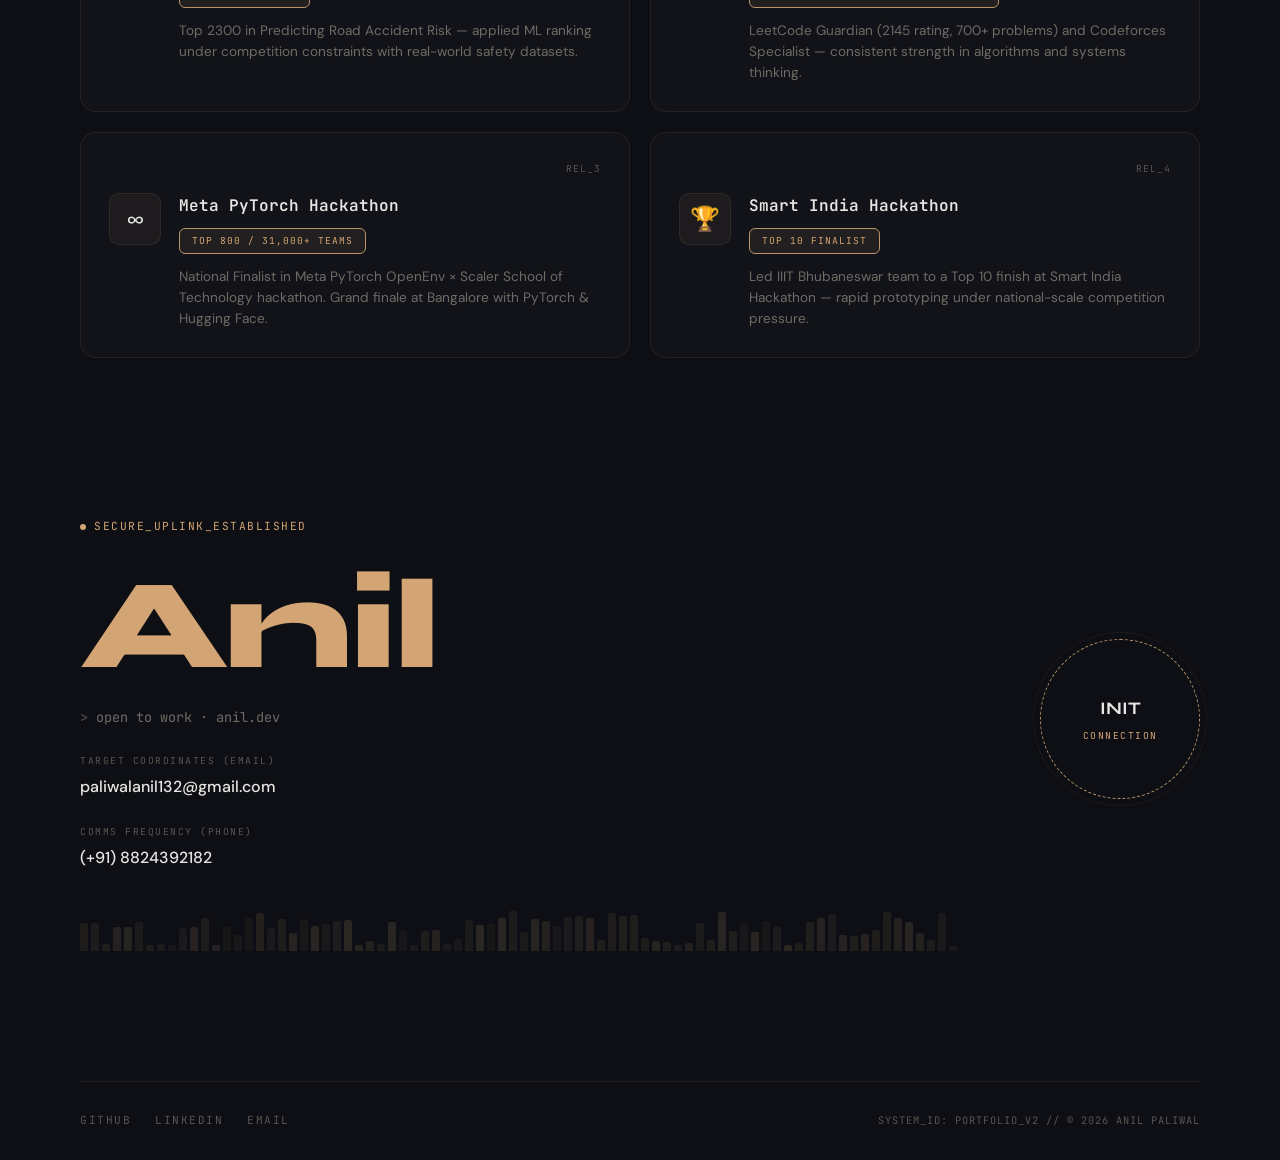
==== commit 13830f77: "overhaul portfolio UI with modern landing page, animated background, and navigation layout" ====
--- a/index.html
+++ b/index.html
@@ -4,272 +4,757 @@
 <head>
   <meta charset="UTF-8">
   <meta name="viewport" content="width=device-width, initial-scale=1.0">
-  <title>Anil Paliwal — AI/ML Developer</title>
+  <title>Anil Paliwal | AI/ML Developer @ Ankpal · LeetCode Guardian · IIIT BBSR</title>
   <meta name="description"
-    content="Anil Paliwal — AI/ML Developer, LeetCode Guardian (2145), IIIT Bhubaneswar. Specializing in LLM fine-tuning, Agentic AI, and Vision Transformers.">
+    content="AI/ML Developer at Ankpal Technologies. LeetCode Guardian (2145) · Codeforces Specialist · Meta Hackathon Finalist. Building Agentic AI, LLM fine-tuning, and Vision Transformers. Open-source contributor to Google DeepMind.">
+  <meta property="og:title" content="Anil Paliwal | AI/ML Developer @ Ankpal · LeetCode Guardian · IIIT BBSR">
+  <meta property="og:description"
+    content="Agentic AI systems · LLM fine-tuning · Vision Transformers. Ankpal · IIT Guwahati · IIIT Bhubaneswar. Open-source at Google DeepMind.">
   <link rel="stylesheet" href="css/style.css">
 </head>
 
 <body>
 
-  <div class="bento-wrapper">
-
-    <!-- ========== ROW 1: Profile + Terminal + Stats ========== -->
-    <div class="bento-grid">
-
-      <!-- PROFILE CARD (2x2) -->
-      <div class="bento-card card-2x2 profile-card">
-        <img src="images/profile.jpg" alt="Anil Paliwal" class="profile-avatar">
-        <div class="profile-status">
-          <span class="status-dot"></span>
-          Open to opportunities
-        </div>
-        <h1 class="profile-name">Anil Paliwal</h1>
-        <p class="profile-handle">AI/ML Developer · IIIT Bhubaneswar '27</p>
-        <p class="profile-bio" id="profile-bio-text">
-          <!-- Typed dynamically by JS -->
-        </p>
-      </div>
-
-      <!-- TERMINAL CARD (2x1) -->
-      <div class="bento-card card-2x1 terminal-card">
+  <!-- ========== ANIMATED GRID BACKGROUND ========== -->
+  <div class="grid-bg"></div>
+
+  <!-- ========== FLOATING PARTICLES ========== -->
+  <div class="particle"></div>
+  <div class="particle"></div>
+  <div class="particle"></div>
+  <div class="particle"></div>
+  <div class="particle"></div>
+  <div class="particle"></div>
+
+  <!-- ========== FLOATING NAVBAR ========== -->
+  <nav class="navbar" id="navbar">
+    <div class="nav-brand">
+      <span class="dot"></span>
+      <span>anil<strong>paliwal</strong></span>
+    </div>
+    <a href="#home" class="nav-link active" data-section="home">
+      <svg viewBox="0 0 24 24" fill="none" stroke="currentColor" stroke-width="2"><path d="M3 9l9-7 9 7v11a2 2 0 0 1-2 2H5a2 2 0 0 1-2-2z"/></svg>
+      Home
+    </a>
+    <a href="#work" class="nav-link" data-section="work">
+      <svg viewBox="0 0 24 24" fill="none" stroke="currentColor" stroke-width="2"><rect x="2" y="3" width="20" height="14" rx="2"/><line x1="8" y1="21" x2="16" y2="21"/><line x1="12" y1="17" x2="12" y2="21"/></svg>
+      Work
+    </a>
+    <a href="#experience" class="nav-link" data-section="experience">
+      <svg viewBox="0 0 24 24" fill="none" stroke="currentColor" stroke-width="2"><rect x="2" y="7" width="20" height="14" rx="2"/><path d="M16 21V5a2 2 0 0 0-2-2h-4a2 2 0 0 0-2 2v16"/></svg>
+      XP
+    </a>
+    <a href="#stack" class="nav-link" data-section="stack">
+      <svg viewBox="0 0 24 24" fill="none" stroke="currentColor" stroke-width="2"><circle cx="12" cy="12" r="3"/><path d="M19.4 15a1.65 1.65 0 0 0 .33 1.82l.06.06a2 2 0 0 1-2.83 2.83l-.06-.06a1.65 1.65 0 0 0-1.82-.33 1.65 1.65 0 0 0-1 1.51V21a2 2 0 0 1-4 0v-.09A1.65 1.65 0 0 0 9 19.4a1.65 1.65 0 0 0-1.82.33l-.06.06a2 2 0 0 1-2.83-2.83l.06-.06A1.65 1.65 0 0 0 4.68 15a1.65 1.65 0 0 0-1.51-1H3a2 2 0 0 1 0-4h.09A1.65 1.65 0 0 0 4.6 9a1.65 1.65 0 0 0-.33-1.82l-.06-.06a2 2 0 0 1 2.83-2.83l.06.06A1.65 1.65 0 0 0 9 4.68a1.65 1.65 0 0 0 1-1.51V3a2 2 0 0 1 4 0v.09a1.65 1.65 0 0 0 1 1.51 1.65 1.65 0 0 0 1.82-.33l.06-.06a2 2 0 0 1 2.83 2.83l-.06.06A1.65 1.65 0 0 0 19.4 9a1.65 1.65 0 0 0 1.51 1H21a2 2 0 0 1 0 4h-.09a1.65 1.65 0 0 0-1.51 1z"/></svg>
+      Stack
+    </a>
+    <a href="#wins" class="nav-link" data-section="wins">
+      <svg viewBox="0 0 24 24" fill="none" stroke="currentColor" stroke-width="2"><circle cx="12" cy="8" r="7"/><polyline points="8.21 13.89 7 23 12 20 17 23 15.79 13.88"/></svg>
+      Wins
+    </a>
+    <a href="#contact" class="nav-link" data-section="contact">
+      <svg viewBox="0 0 24 24" fill="none" stroke="currentColor" stroke-width="2"><path d="M4 4h16c1.1 0 2 .9 2 2v12c0 1.1-.9 2-2 2H4c-1.1 0-2-.9-2-2V6c0-1.1.9-2 2-2z"/><polyline points="22,6 12,13 2,6"/></svg>
+      Contact
+    </a>
+    <div class="nav-social">
+      <a href="https://github.com/akanil18" target="_blank" aria-label="GitHub">
+        <svg viewBox="0 0 24 24" fill="currentColor"><path d="M12 0c-6.626 0-12 5.373-12 12 0 5.302 3.438 9.8 8.207 11.387.599.111.793-.261.793-.577v-2.234c-3.338.726-4.033-1.416-4.033-1.416-.546-1.387-1.333-1.756-1.333-1.756-1.089-.745.083-.729.083-.729 1.205.084 1.839 1.237 1.839 1.237 1.07 1.834 2.807 1.304 3.492.997.107-.775.418-1.305.762-1.604-2.665-.305-5.467-1.334-5.467-5.931 0-1.311.469-2.381 1.236-3.221-.124-.303-.535-1.524.117-3.176 0 0 1.008-.322 3.301 1.23A11.509 11.509 0 0112 5.803c1.02.005 2.047.138 3.006.404 2.291-1.552 3.297-1.23 3.297-1.23.653 1.653.242 2.874.118 3.176.77.84 1.235 1.911 1.235 3.221 0 4.609-2.807 5.624-5.479 5.921.43.372.823 1.102.823 2.222v3.293c0 .319.192.694.801.576C20.566 21.797 24 17.3 24 12c0-6.627-5.373-12-12-12z"/></svg>
+      </a>
+      <a href="https://www.linkedin.com/in/anil-paliwal-339634317/" target="_blank" aria-label="LinkedIn">
+        <svg viewBox="0 0 24 24" fill="currentColor"><path d="M20.447 20.452h-3.554v-5.569c0-1.328-.027-3.037-1.852-3.037-1.853 0-2.136 1.445-2.136 2.939v5.667H9.351V9h3.414v1.561h.046c.477-.9 1.637-1.85 3.37-1.85 3.601 0 4.267 2.37 4.267 5.455v6.286zM5.337 7.433a2.062 2.062 0 01-2.063-2.065 2.064 2.064 0 112.063 2.065zm1.782 13.019H3.555V9h3.564v11.452zM22.225 0H1.771C.792 0 0 .774 0 1.729v20.542C0 23.227.792 24 1.771 24h20.451C23.2 24 24 23.227 24 22.271V1.729C24 .774 23.2 0 22.222 0h.003z"/></svg>
+      </a>
+    </div>
+  </nav>
+
+  <!-- ========== SECTION DOT NAV (Left sidebar) ========== -->
+  <div class="section-dots" id="section-dots">
+    <div class="section-dot active" data-target="home">
+      <span class="dot"></span>
+      <span class="label">Home</span>
+    </div>
+    <div class="section-dot" data-target="work">
+      <span class="dot"></span>
+      <span class="label">Projects</span>
+    </div>
+    <div class="section-dot" data-target="experience">
+      <span class="dot"></span>
+      <span class="label">Experience</span>
+    </div>
+    <div class="section-dot" data-target="stack">
+      <span class="dot"></span>
+      <span class="label">Stack</span>
+    </div>
+    <div class="section-dot" data-target="wins">
+      <span class="dot"></span>
+      <span class="label">Achievements</span>
+    </div>
+    <div class="section-dot" data-target="contact">
+      <span class="dot"></span>
+      <span class="label">Contact</span>
+    </div>
+  </div>
+
+  <!-- ========== MAIN CONTENT ========== -->
+  <div class="main-content">
+
+    <!-- ==================== HERO SECTION ==================== -->
+    <section class="hero" id="home">
+      <div class="hero-layout">
+        <div class="hero-text">
+          <div class="hero-status">
+            <span class="dot"></span>
+            Open to work · India
+          </div>
+
+          <div class="hero-tagline">AI/ML · Agentic Systems · LLM Fine-Tuning · Open Source</div>
+
+          <h1 class="hero-name">Anil<br>Paliwal</h1>
+
+          <p class="hero-role">AI/ML Developer @ Ankpal Technologies</p>
+
+          <p class="hero-bio">
+            Autonomous AI agents, fine-tuned domain LLMs with LoRA/QLoRA,
+            and low-latency Indic voice pipelines. Research in Vision
+            Transformers at IIT Guwahati.
+          </p>
+
+          <div class="hero-actions">
+            <a href="#work" class="btn btn-primary">
+              View work
+              <svg viewBox="0 0 24 24" fill="none" stroke="currentColor" stroke-width="2"><line x1="12" y1="5" x2="12" y2="19"/><polyline points="19 12 12 19 5 12"/></svg>
+            </a>
+            <a href="#contact" class="btn btn-secondary">
+              <svg viewBox="0 0 24 24" fill="none" stroke="currentColor" stroke-width="2"><path d="M16 21v-2a4 4 0 0 0-4-4H5a4 4 0 0 0-4 4v2"/><circle cx="8.5" cy="7" r="4"/><line x1="20" y1="8" x2="20" y2="14"/><line x1="23" y1="11" x2="17" y2="11"/></svg>
+              Connect
+            </a>
+            <a href="https://github.com/akanil18" target="_blank" class="btn-icon" aria-label="GitHub Profile">
+              <svg viewBox="0 0 24 24" fill="currentColor"><path d="M12 0c-6.626 0-12 5.373-12 12 0 5.302 3.438 9.8 8.207 11.387.599.111.793-.261.793-.577v-2.234c-3.338.726-4.033-1.416-4.033-1.416-.546-1.387-1.333-1.756-1.333-1.756-1.089-.745.083-.729.083-.729 1.205.084 1.839 1.237 1.839 1.237 1.07 1.834 2.807 1.304 3.492.997.107-.775.418-1.305.762-1.604-2.665-.305-5.467-1.334-5.467-5.931 0-1.311.469-2.381 1.236-3.221-.124-.303-.535-1.524.117-3.176 0 0 1.008-.322 3.301 1.23A11.509 11.509 0 0112 5.803c1.02.005 2.047.138 3.006.404 2.291-1.552 3.297-1.23 3.297-1.23.653 1.653.242 2.874.118 3.176.77.84 1.235 1.911 1.235 3.221 0 4.609-2.807 5.624-5.479 5.921.43.372.823 1.102.823 2.222v3.293c0 .319.192.694.801.576C20.566 21.797 24 17.3 24 12c0-6.627-5.373-12-12-12z"/></svg>
+            </a>
+          </div>
+
+          <div class="hero-badges">
+            <div class="hero-badge">
+              <span class="badge-label">LeetCode</span>
+              <span class="badge-value">Guardian</span>
+            </div>
+            <div class="hero-badge">
+              <span class="badge-label">Codeforces</span>
+              <span class="badge-value">Specialist</span>
+            </div>
+            <div class="hero-badge">
+              <span class="badge-label">Meta HC</span>
+              <span class="badge-value">Top 800</span>
+            </div>
+            <div class="hero-badge">
+              <span class="badge-label">Kaggle</span>
+              <span class="badge-value">Top 2300</span>
+            </div>
+          </div>
+        </div>
+
+        <div class="hero-visual">
+          <div class="hero-orbital">
+            <canvas class="orbital-canvas" id="orbital-canvas"></canvas>
+          </div>
+        </div>
+      </div>
+
+      <!-- Terminal Card -->
+      <div class="terminal-card reveal">
         <div class="terminal-header">
-          <div class="terminal-dot red"></div>
-          <div class="terminal-dot yellow"></div>
-          <div class="terminal-dot green"></div>
-          <span class="terminal-title">anil@portfolio ~ zsh</span>
-        </div>
-        <div class="terminal-body" id="terminal-output">
-          <!-- Typed dynamically by JS -->
-        </div>
-      </div>
-
-      <!-- STAT: LeetCode -->
-      <div class="bento-card stat-item">
-        <div class="stat-value green">2145</div>
-        <div class="stat-label">LeetCode Rating</div>
-      </div>
-
-      <!-- STAT: Problems -->
-      <div class="bento-card stat-item">
-        <div class="stat-value amber">700+</div>
-        <div class="stat-label">Problems Solved</div>
-      </div>
-
-      <!-- STAT: Hackathon -->
-      <div class="bento-card stat-item">
-        <div class="stat-value purple">Top 800</div>
-        <div class="stat-label">Meta Hackathon</div>
-      </div>
-
-      <!-- STAT: CGPA -->
-      <div class="bento-card stat-item">
-        <div class="stat-value blue">8.32</div>
-        <div class="stat-label">B.Tech CGPA</div>
-      </div>
-
-      <!-- ========== SECTION: Experience ========== -->
-      <div class="section-gap">
-        <div class="section-label">Experience</div>
-      </div>
-
-      <!-- EXP: Ankpal -->
-      <div class="bento-card card-2x1">
-        <div class="card-label">Current · AI/ML Developer</div>
-        <div class="exp-card-title">AI/ML Developer</div>
-        <div class="exp-card-org"><a href="https://ankpal.com/" target="_blank">Ankpal Technologies ↗</a></div>
-        <div class="exp-card-meta">May 2026 – Present · Ahmedabad</div>
-        <p class="exp-card-desc">
-          Built autonomous AI agents with persistent memory & MCP connectors. Fine-tuned domain LLMs using LoRA/QLoRA
-          (Unsloth) and benchmarked inference on NVIDIA A6000 GPUs. Developed low-latency Indic voice AI and Runtime
-          Context Summarization systems.
-        </p>
-      </div>
-
-      <!-- EXP: Hyperint -->
-      <div class="bento-card card-2x1">
-        <div class="card-label">SDE Intern</div>
-        <div class="exp-card-title">Software Development Engineer</div>
-        <div class="exp-card-org"><a href="https://www.thewordofmouth.tech/" target="_blank">thewordofmouth (Hyperint)
-            ↗</a></div>
-        <div class="exp-card-meta">Jan 2026 – May 2026 · Jaipur</div>
-        <p class="exp-card-desc">
-          Engineered web scraping engines (Amazon, Myntra) at scale. Built NLP pipelines for sentiment analysis &
-          product tagging. Optimized AWS S3 & CloudFront infrastructure for cost reduction.
-        </p>
-      </div>
-
-      <!-- EXP: IIT Guwahati -->
-      <div class="bento-card card-2x1">
-        <div class="card-label">Research Intern</div>
-        <div class="exp-card-title">Research Intern — Vision Transformers</div>
-        <div class="exp-card-org">IIT Guwahati · Mehta Family School of DS & AI</div>
-        <div class="exp-card-meta">May 2025 – July 2025 · Guwahati</div>
-        <p class="exp-card-desc">
-          Implemented H-CAST Vision Transformer architectures for fine-grained image classification. Integrated B2-based
-          Continual Learning with Dynamic Head Expansion & Replay Buffers.
-        </p>
-      </div>
-
-      <!-- Hackathons Card -->
-      <div class="bento-card card-2x1">
-        <div class="card-label">Honors</div>
-        <div class="exp-card-title">Hackathons & Competitive Honors</div>
-        <div class="exp-card-org">Meta · PyTorch · Smart India Hackathon</div>
-        <p class="exp-card-desc" style="margin-top: 0.5rem;">
-          National Finalist (Top 800 / 31,000+ teams) in Meta, PyTorch & Hugging Face Hackathon. Led college team to a
-          Top 10 finish at Smart India Hackathon.
-        </p>
-      </div>
-
-      <!-- ========== SECTION: Projects ========== -->
-      <div class="section-gap">
-        <div class="section-label">Projects</div>
-      </div>
-
-      <!-- PROJECT: IntelliQuery -->
-      <div class="bento-card card-2x1">
-        <div class="card-label">LLM Agentic System</div>
-        <div class="exp-card-title">IntelliQuery — NL-to-SQL Agent</div>
-        <div class="exp-card-meta">Python · Mistral · CodeLlama · FastAPI · CrewAI</div>
-        <p class="exp-card-desc">
-          Multi-agent LLM pipeline converting natural language to validated SQL queries. Scalable FastAPI backend with
-          CrewAI orchestration and real-time CSV ETL pipelines. 100% accuracy across 50+ LeetCode SQL benchmarks.
-        </p>
-      </div>
-
-      <!-- PROJECT: LeadGen AI -->
-      <div class="bento-card card-2x1">
-        <div class="card-label">AI Outreach Engine</div>
-        <div class="exp-card-title">LeadGen AI</div>
-        <div class="exp-card-meta">Python · FastAPI · MongoDB · Docker · Render</div>
-        <p class="exp-card-desc">
-          AI-driven outreach platform automating personalized cold emails & LinkedIn engagement. Engineered IMAP account
-          warm-up engine. Containerized with Docker and deployed on Render for production users.
-        </p>
-      </div>
-
-      <!-- ========== SECTION: Tech Stack ========== -->
-      <div class="section-gap">
-        <div class="section-label">Tech Stack</div>
-      </div>
-
-      <!-- TECH CARD: AI/ML -->
-      <div class="bento-card card-2x1">
-        <div class="card-label">AI / ML & Frameworks</div>
-        <div class="tech-grid">
-          <span class="tech-pill">PyTorch</span>
-          <span class="tech-pill">TensorFlow</span>
-          <span class="tech-pill">Scikit-Learn</span>
-          <span class="tech-pill">FastAPI</span>
-          <span class="tech-pill">Unsloth</span>
-          <span class="tech-pill">LoRA/QLoRA</span>
-          <span class="tech-pill">Vision Transformers</span>
-          <span class="tech-pill">NLP</span>
-          <span class="tech-pill">Agentic AI</span>
-          <span class="tech-pill">RAG Systems</span>
-          <span class="tech-pill">CrewAI</span>
-          <span class="tech-pill">Pandas</span>
-          <span class="tech-pill">NumPy</span>
-        </div>
-      </div>
-
-      <!-- TECH CARD: Tools -->
-      <div class="bento-card">
-        <div class="card-label">Tools & Infra</div>
-        <div class="tech-grid">
-          <span class="tech-pill">vLLM</span>
-          <span class="tech-pill">SGLang</span>
-          <span class="tech-pill">llama.cpp</span>
-          <span class="tech-pill">Docker</span>
-          <span class="tech-pill">AWS</span>
-          <span class="tech-pill">MongoDB</span>
-          <span class="tech-pill">PostgreSQL</span>
-        </div>
-      </div>
-
-      <!-- TECH CARD: Languages -->
-      <div class="bento-card">
-        <div class="card-label">Languages</div>
-        <div class="tech-grid">
-          <span class="tech-pill">Python</span>
-          <span class="tech-pill">C / C++</span>
-          <span class="tech-pill">SQL</span>
-        </div>
-      </div>
-
-      <!-- ========== SECTION: Connect ========== -->
-      <div class="section-gap">
-        <div class="section-label">Connect</div>
-      </div>
-
-      <!-- SOCIAL LINKS -->
-      <div class="bento-card card-1x2">
-        <div class="card-label">Links</div>
-        <div class="social-links">
-          <a href="mailto:paliwalanil132@gmail.com" class="social-link">
-            <svg class="social-icon" viewBox="0 0 24 24" fill="none" stroke="currentColor" stroke-width="2">
-              <path d="M4 4h16c1.1 0 2 .9 2 2v12c0 1.1-.9 2-2 2H4c-1.1 0-2-.9-2-2V6c0-1.1.9-2 2-2z" />
-              <polyline points="22,6 12,13 2,6" />
-            </svg>
-            paliwalanil132@gmail.com
+          <div class="terminal-dots">
+            <div class="terminal-dot red"></div>
+            <div class="terminal-dot yellow"></div>
+            <div class="terminal-dot green"></div>
+          </div>
+          <span class="terminal-title">anil_profile.exe</span>
+          <span class="terminal-status">SYS · ONLINE</span>
+        </div>
+        <div class="terminal-body">
+          <img src="images/profile.jpg" alt="Anil Paliwal" class="terminal-avatar">
+          <div class="terminal-info">
+            <div class="terminal-output" id="terminal-output">
+              <!-- Typed dynamically by JS -->
+            </div>
+          </div>
+        </div>
+      </div>
+
+      <div class="scroll-hint">Scroll into work</div>
+    </section>
+
+    <!-- ==================== PROJECTS SECTION ==================== -->
+    <section class="section" id="work">
+      <div class="section-header reveal">
+        <div class="section-label">Selected Work</div>
+        <div class="section-title">Deployed units<span class="section-title-cursor"></span></div>
+        <div class="section-meta">Status · Online &nbsp;/&nbsp; Nodes · 6</div>
+      </div>
+
+      <div class="projects-grid">
+
+        <!-- PRJ-01: IntelliQuery -->
+        <div class="project-card reveal">
+          <div class="project-card-header">
+            <span class="project-id">PRJ-01</span>
+            <span class="project-status shipped"><span class="dot"></span> [SHIPPED]</span>
+          </div>
+          <h3 class="project-title">IntelliQuery — NL-to-SQL Agent</h3>
+          <p class="project-desc">
+            Multi-agent LLM pipeline converting natural language to validated SQL queries.
+            Scalable FastAPI backend with CrewAI orchestration and real-time CSV ETL.
+            100% accuracy across 50+ LeetCode SQL benchmarks.
+          </p>
+          <div class="project-tech">
+            <span class="tech-tag">Python</span>
+            <span class="tech-tag">Mistral</span>
+            <span class="tech-tag">CodeLlama</span>
+            <span class="tech-tag">FastAPI</span>
+            <span class="tech-tag">CrewAI</span>
+          </div>
+          <a href="https://github.com/akanil18/Agentic_Database" target="_blank" class="project-link">
+            <svg viewBox="0 0 24 24" fill="currentColor"><path d="M12 0c-6.626 0-12 5.373-12 12 0 5.302 3.438 9.8 8.207 11.387.599.111.793-.261.793-.577v-2.234c-3.338.726-4.033-1.416-4.033-1.416-.546-1.387-1.333-1.756-1.333-1.756-1.089-.745.083-.729.083-.729 1.205.084 1.839 1.237 1.839 1.237 1.07 1.834 2.807 1.304 3.492.997.107-.775.418-1.305.762-1.604-2.665-.305-5.467-1.334-5.467-5.931 0-1.311.469-2.381 1.236-3.221-.124-.303-.535-1.524.117-3.176 0 0 1.008-.322 3.301 1.23A11.509 11.509 0 0112 5.803c1.02.005 2.047.138 3.006.404 2.291-1.552 3.297-1.23 3.297-1.23.653 1.653.242 2.874.118 3.176.77.84 1.235 1.911 1.235 3.221 0 4.609-2.807 5.624-5.479 5.921.43.372.823 1.102.823 2.222v3.293c0 .319.192.694.801.576C20.566 21.797 24 17.3 24 12c0-6.627-5.373-12-12-12z"/></svg>
+            Source
           </a>
-          <a href="https://www.linkedin.com/in/anil-paliwal-339634317/" target="_blank" class="social-link">
-            <svg class="social-icon" viewBox="0 0 24 24" fill="currentColor">
-              <path
-                d="M20.447 20.452h-3.554v-5.569c0-1.328-.027-3.037-1.852-3.037-1.853 0-2.136 1.445-2.136 2.939v5.667H9.351V9h3.414v1.561h.046c.477-.9 1.637-1.85 3.37-1.85 3.601 0 4.267 2.37 4.267 5.455v6.286zM5.337 7.433a2.062 2.062 0 01-2.063-2.065 2.064 2.064 0 112.063 2.065zm1.782 13.019H3.555V9h3.564v11.452zM22.225 0H1.771C.792 0 0 .774 0 1.729v20.542C0 23.227.792 24 1.771 24h20.451C23.2 24 24 23.227 24 22.271V1.729C24 .774 23.2 0 22.222 0h.003z" />
-            </svg>
-            LinkedIn
+        </div>
+
+        <!-- PRJ-02: EquiMind -->
+        <div class="project-card reveal">
+          <div class="project-card-header">
+            <span class="project-id">PRJ-02</span>
+            <span class="project-status shipped"><span class="dot"></span> [SHIPPED]</span>
+          </div>
+          <h3 class="project-title">EquiMind</h3>
+          <p class="project-desc">
+            AI-powered mental health support system with emotion detection and 
+            context-aware therapeutic responses. Built with empathetic AI models
+            for real-time sentiment analysis and personalized interventions.
+          </p>
+          <div class="project-tech">
+            <span class="tech-tag">Python</span>
+            <span class="tech-tag">NLP</span>
+            <span class="tech-tag">Transformers</span>
+            <span class="tech-tag">FastAPI</span>
+          </div>
+          <a href="https://github.com/akanil18/EquiMind" target="_blank" class="project-link">
+            <svg viewBox="0 0 24 24" fill="currentColor"><path d="M12 0c-6.626 0-12 5.373-12 12 0 5.302 3.438 9.8 8.207 11.387.599.111.793-.261.793-.577v-2.234c-3.338.726-4.033-1.416-4.033-1.416-.546-1.387-1.333-1.756-1.333-1.756-1.089-.745.083-.729.083-.729 1.205.084 1.839 1.237 1.839 1.237 1.07 1.834 2.807 1.304 3.492.997.107-.775.418-1.305.762-1.604-2.665-.305-5.467-1.334-5.467-5.931 0-1.311.469-2.381 1.236-3.221-.124-.303-.535-1.524.117-3.176 0 0 1.008-.322 3.301 1.23A11.509 11.509 0 0112 5.803c1.02.005 2.047.138 3.006.404 2.291-1.552 3.297-1.23 3.297-1.23.653 1.653.242 2.874.118 3.176.77.84 1.235 1.911 1.235 3.221 0 4.609-2.807 5.624-5.479 5.921.43.372.823 1.102.823 2.222v3.293c0 .319.192.694.801.576C20.566 21.797 24 17.3 24 12c0-6.627-5.373-12-12-12z"/></svg>
+            Source
           </a>
-          <a href="https://github.com/akanil18" target="_blank" class="social-link">
-            <svg class="social-icon" viewBox="0 0 24 24" fill="currentColor">
-              <path
-                d="M12 0c-6.626 0-12 5.373-12 12 0 5.302 3.438 9.8 8.207 11.387.599.111.793-.261.793-.577v-2.234c-3.338.726-4.033-1.416-4.033-1.416-.546-1.387-1.333-1.756-1.333-1.756-1.089-.745.083-.729.083-.729 1.205.084 1.839 1.237 1.839 1.237 1.07 1.834 2.807 1.304 3.492.997.107-.775.418-1.305.762-1.604-2.665-.305-5.467-1.334-5.467-5.931 0-1.311.469-2.381 1.236-3.221-.124-.303-.535-1.524.117-3.176 0 0 1.008-.322 3.301 1.23A11.509 11.509 0 0112 5.803c1.02.005 2.047.138 3.006.404 2.291-1.552 3.297-1.23 3.297-1.23.653 1.653.242 2.874.118 3.176.77.84 1.235 1.911 1.235 3.221 0 4.609-2.807 5.624-5.479 5.921.43.372.823 1.102.823 2.222v3.293c0 .319.192.694.801.576C20.566 21.797 24 17.3 24 12c0-6.627-5.373-12-12-12z" />
-            </svg>
-            GitHub
+        </div>
+
+        <!-- PRJ-03: Context-Trace -->
+        <div class="project-card reveal">
+          <div class="project-card-header">
+            <span class="project-id">PRJ-03</span>
+            <span class="project-status shipped"><span class="dot"></span> [SHIPPED]</span>
+          </div>
+          <h3 class="project-title">Context-Trace</h3>
+          <p class="project-desc">
+            Context-aware IDE plugin for runtime code analysis. Traces execution 
+            context across function calls and provides intelligent code navigation
+            with semantic understanding of codebases.
+          </p>
+          <div class="project-tech">
+            <span class="tech-tag">Python</span>
+            <span class="tech-tag">AST</span>
+            <span class="tech-tag">Vector DB</span>
+            <span class="tech-tag">LLM</span>
+          </div>
+          <a href="https://github.com/akanil18/Context-Trace" target="_blank" class="project-link">
+            <svg viewBox="0 0 24 24" fill="currentColor"><path d="M12 0c-6.626 0-12 5.373-12 12 0 5.302 3.438 9.8 8.207 11.387.599.111.793-.261.793-.577v-2.234c-3.338.726-4.033-1.416-4.033-1.416-.546-1.387-1.333-1.756-1.333-1.756-1.089-.745.083-.729.083-.729 1.205.084 1.839 1.237 1.839 1.237 1.07 1.834 2.807 1.304 3.492.997.107-.775.418-1.305.762-1.604-2.665-.305-5.467-1.334-5.467-5.931 0-1.311.469-2.381 1.236-3.221-.124-.303-.535-1.524.117-3.176 0 0 1.008-.322 3.301 1.23A11.509 11.509 0 0112 5.803c1.02.005 2.047.138 3.006.404 2.291-1.552 3.297-1.23 3.297-1.23.653 1.653.242 2.874.118 3.176.77.84 1.235 1.911 1.235 3.221 0 4.609-2.807 5.624-5.479 5.921.43.372.823 1.102.823 2.222v3.293c0 .319.192.694.801.576C20.566 21.797 24 17.3 24 12c0-6.627-5.373-12-12-12z"/></svg>
+            Source
           </a>
-          <a href="tel:+918824392182" class="social-link">
-            <svg class="social-icon" viewBox="0 0 24 24" fill="none" stroke="currentColor" stroke-width="2">
-              <path
-                d="M22 16.92v3a2 2 0 0 1-2.18 2 19.79 19.79 0 0 1-8.63-3.07 19.5 19.5 0 0 1-6-6 19.79 19.79 0 0 1-3.07-8.67A2 2 0 0 1 4.11 2h3a2 2 0 0 1 2 1.72c.127.96.361 1.903.7 2.81a2 2 0 0 1-.45 2.11L8.09 9.91a16 16 0 0 0 6 6l1.27-1.27a2 2 0 0 1 2.11-.45c.907.339 1.85.573 2.81.7A2 2 0 0 1 22 16.92z" />
-            </svg>
-            +91 8824392182
+        </div>
+
+        <!-- PRJ-04: LeadGen AI -->
+        <div class="project-card reveal">
+          <div class="project-card-header">
+            <span class="project-id">PRJ-04</span>
+            <span class="project-status"><span class="dot"></span> [LIVE]</span>
+          </div>
+          <h3 class="project-title">LeadGen AI</h3>
+          <p class="project-desc">
+            AI-driven outreach platform automating personalized cold emails
+            & LinkedIn engagement. Engineered IMAP account warm-up engine.
+            Containerized with Docker and deployed on Render for production.
+          </p>
+          <div class="project-tech">
+            <span class="tech-tag">Python</span>
+            <span class="tech-tag">FastAPI</span>
+            <span class="tech-tag">MongoDB</span>
+            <span class="tech-tag">Docker</span>
+            <span class="tech-tag">Render</span>
+          </div>
+          <div class="project-link" style="cursor: default; opacity: 0.5;">
+            <svg viewBox="0 0 24 24" fill="none" stroke="currentColor" stroke-width="2"><rect x="3" y="11" width="18" height="11" rx="2" ry="2"/><path d="M7 11V7a5 5 0 0 1 10 0v4"/></svg>
+            Private
+          </div>
+        </div>
+
+        <!-- PRJ-05: Mail Finder -->
+        <div class="project-card reveal">
+          <div class="project-card-header">
+            <span class="project-id">PRJ-05</span>
+            <span class="project-status shipped"><span class="dot"></span> [SHIPPED]</span>
+          </div>
+          <h3 class="project-title">Mail Finder</h3>
+          <p class="project-desc">
+            LinkedIn-powered email discovery tool. Automatically finds and
+            validates professional email addresses from LinkedIn profiles
+            using pattern matching and verification APIs.
+          </p>
+          <div class="project-tech">
+            <span class="tech-tag">Python</span>
+            <span class="tech-tag">Scraping</span>
+            <span class="tech-tag">API</span>
+          </div>
+          <a href="https://github.com/akanil18/mail-finder" target="_blank" class="project-link">
+            <svg viewBox="0 0 24 24" fill="currentColor"><path d="M12 0c-6.626 0-12 5.373-12 12 0 5.302 3.438 9.8 8.207 11.387.599.111.793-.261.793-.577v-2.234c-3.338.726-4.033-1.416-4.033-1.416-.546-1.387-1.333-1.756-1.333-1.756-1.089-.745.083-.729.083-.729 1.205.084 1.839 1.237 1.839 1.237 1.07 1.834 2.807 1.304 3.492.997.107-.775.418-1.305.762-1.604-2.665-.305-5.467-1.334-5.467-5.931 0-1.311.469-2.381 1.236-3.221-.124-.303-.535-1.524.117-3.176 0 0 1.008-.322 3.301 1.23A11.509 11.509 0 0112 5.803c1.02.005 2.047.138 3.006.404 2.291-1.552 3.297-1.23 3.297-1.23.653 1.653.242 2.874.118 3.176.77.84 1.235 1.911 1.235 3.221 0 4.609-2.807 5.624-5.479 5.921.43.372.823 1.102.823 2.222v3.293c0 .319.192.694.801.576C20.566 21.797 24 17.3 24 12c0-6.627-5.373-12-12-12z"/></svg>
+            Source
           </a>
-          <span class="social-link" style="cursor: default;">
-            <svg class="social-icon" viewBox="0 0 24 24" fill="none" stroke="currentColor" stroke-width="2">
-              <circle cx="12" cy="12" r="10" />
-              <polyline points="12 6 12 12 16 14" />
-            </svg>
-            LeetCode · Guardian
-          </span>
-          <span class="social-link" style="cursor: default;">
-            <svg class="social-icon" viewBox="0 0 24 24" fill="none" stroke="currentColor" stroke-width="2">
-              <polygon
-                points="12 2 15.09 8.26 22 9.27 17 14.14 18.18 21.02 12 17.77 5.82 21.02 7 14.14 2 9.27 8.91 8.26 12 2" />
-            </svg>
-            Codeforces · Specialist
-          </span>
-        </div>
-      </div>
-
-      <!-- CONTACT FORM -->
-      <div class="bento-card card-2x1">
-        <div class="card-label">Send a message</div>
-        <form id="contact-form" class="contact-form">
-          <input type="text" id="name" placeholder="Your name" class="contact-input" required>
-          <input type="email" id="email" placeholder="Your email" class="contact-input" required>
-          <textarea id="message" placeholder="Your message..." class="contact-input contact-textarea"
-            required></textarea>
-          <button type="submit" class="contact-btn">Send Message →</button>
-        </form>
-        <div id="form-response"></div>
-      </div>
-
-    </div>
+        </div>
+
+        <!-- PRJ-06: Stylumia Product Analyzer -->
+        <div class="project-card reveal">
+          <div class="project-card-header">
+            <span class="project-id">PRJ-06</span>
+            <span class="project-status shipped"><span class="dot"></span> [SHIPPED]</span>
+          </div>
+          <h3 class="project-title">Stylumia Product Analyzer</h3>
+          <p class="project-desc">
+            Fashion product analytics pipeline with AI-powered trend detection
+            and product categorization. Processes large-scale fashion datasets
+            for competitive market intelligence.
+          </p>
+          <div class="project-tech">
+            <span class="tech-tag">Python</span>
+            <span class="tech-tag">ML</span>
+            <span class="tech-tag">Data Pipeline</span>
+            <span class="tech-tag">Analytics</span>
+          </div>
+          <a href="https://github.com/akanil18/Stylumia-Product-Analyzer" target="_blank" class="project-link">
+            <svg viewBox="0 0 24 24" fill="currentColor"><path d="M12 0c-6.626 0-12 5.373-12 12 0 5.302 3.438 9.8 8.207 11.387.599.111.793-.261.793-.577v-2.234c-3.338.726-4.033-1.416-4.033-1.416-.546-1.387-1.333-1.756-1.333-1.756-1.089-.745.083-.729.083-.729 1.205.084 1.839 1.237 1.839 1.237 1.07 1.834 2.807 1.304 3.492.997.107-.775.418-1.305.762-1.604-2.665-.305-5.467-1.334-5.467-5.931 0-1.311.469-2.381 1.236-3.221-.124-.303-.535-1.524.117-3.176 0 0 1.008-.322 3.301 1.23A11.509 11.509 0 0112 5.803c1.02.005 2.047.138 3.006.404 2.291-1.552 3.297-1.23 3.297-1.23.653 1.653.242 2.874.118 3.176.77.84 1.235 1.911 1.235 3.221 0 4.609-2.807 5.624-5.479 5.921.43.372.823 1.102.823 2.222v3.293c0 .319.192.694.801.576C20.566 21.797 24 17.3 24 12c0-6.627-5.373-12-12-12z"/></svg>
+            Source
+          </a>
+        </div>
+
+      </div>
+    </section>
+
+    <!-- ==================== EXPERIENCE SECTION ==================== -->
+    <section class="section" id="experience">
+      <div class="section-header reveal">
+        <div class="section-label">Career</div>
+        <div class="section-title">Experience<span class="section-title-cursor"></span></div>
+        <div class="section-underline"></div>
+      </div>
+
+      <div class="experience-list">
+
+        <!-- Ankpal Technologies -->
+        <div class="exp-card reveal">
+          <div class="exp-card-top">
+            <div class="exp-icon">🤖</div>
+            <div class="exp-main">
+              <div class="exp-title-row">
+                <div>
+                  <div class="exp-title">AI/ML Developer</div>
+                  <div class="exp-company">Ankpal Technologies · Ahmedabad</div>
+                </div>
+                <span class="exp-date">May 2026 – Present</span>
+              </div>
+              <ul class="exp-bullets">
+                <li>Built autonomous AI agents with persistent memory & MCP connectors.</li>
+                <li>Fine-tuned domain LLMs using LoRA/QLoRA (Unsloth) and benchmarked inference on NVIDIA A6000 GPUs.</li>
+                <li>Developed low-latency Indic voice AI and Runtime Context Summarization systems.</li>
+              </ul>
+              <div class="exp-tech">
+                <span class="tech-tag">PyTorch</span>
+                <span class="tech-tag">LoRA</span>
+                <span class="tech-tag">vLLM</span>
+                <span class="tech-tag">CrewAI</span>
+                <span class="tech-tag">FastAPI</span>
+              </div>
+            </div>
+          </div>
+        </div>
+
+        <!-- Hyperint -->
+        <div class="exp-card reveal">
+          <div class="exp-card-top">
+            <div class="exp-icon">💻</div>
+            <div class="exp-main">
+              <div class="exp-title-row">
+                <div>
+                  <div class="exp-title">Software Development Engineer</div>
+                  <div class="exp-company">thewordofmouth (Hyperint) · Jaipur</div>
+                </div>
+                <span class="exp-date">Jan 2026 – May 2026</span>
+              </div>
+              <ul class="exp-bullets">
+                <li>Engineered web scraping engines (Amazon, Myntra) at scale.</li>
+                <li>Built NLP pipelines for sentiment analysis & product tagging.</li>
+                <li>Optimized AWS S3 & CloudFront infrastructure for cost reduction.</li>
+              </ul>
+              <div class="exp-tech">
+                <span class="tech-tag">Python</span>
+                <span class="tech-tag">NLP</span>
+                <span class="tech-tag">AWS</span>
+                <span class="tech-tag">Scraping</span>
+              </div>
+            </div>
+          </div>
+        </div>
+
+        <!-- IIT Guwahati -->
+        <div class="exp-card reveal">
+          <div class="exp-card-top">
+            <div class="exp-icon">🔬</div>
+            <div class="exp-main">
+              <div class="exp-title-row">
+                <div>
+                  <div class="exp-title">Research Intern — Vision Transformers</div>
+                  <div class="exp-company">IIT Guwahati · Mehta Family School of DS & AI</div>
+                </div>
+                <span class="exp-date">May 2025 – Jul 2025</span>
+              </div>
+              <ul class="exp-bullets">
+                <li>Implemented H-CAST Vision Transformer architectures for fine-grained image classification.</li>
+                <li>Integrated B2-based Continual Learning with Dynamic Head Expansion & Replay Buffers.</li>
+              </ul>
+              <div class="exp-tech">
+                <span class="tech-tag">PyTorch</span>
+                <span class="tech-tag">ViT</span>
+                <span class="tech-tag">Continual Learning</span>
+              </div>
+            </div>
+          </div>
+        </div>
+
+      </div>
+
+      <!-- Education & Open Source side by side -->
+      <div class="dual-grid">
+        <!-- Education -->
+        <div class="info-card reveal">
+          <div class="info-card-label">
+            <svg viewBox="0 0 24 24" fill="none" stroke="currentColor" stroke-width="2"><path d="M2 3h6a4 4 0 0 1 4 4v14a3 3 0 0 0-3-3H2z"/><path d="M22 3h-6a4 4 0 0 0-4 4v14a3 3 0 0 1 3-3h7z"/></svg>
+            Education
+          </div>
+          <h3 class="info-card-title">IIIT Bhubaneswar</h3>
+          <p class="info-card-subtitle">B.Tech Computer Science · CGPA 8.32/10.0</p>
+          <p class="info-card-meta">Aug 2023 – May 2027 · Bhubaneswar, Odisha</p>
+        </div>
+
+        <!-- Open Source -->
+        <div class="info-card reveal">
+          <div class="info-card-label">
+            <svg viewBox="0 0 24 24" fill="none" stroke="currentColor" stroke-width="2"><path d="M18 13v6a2 2 0 0 1-2 2H5a2 2 0 0 1-2-2V8a2 2 0 0 1 2-2h6"/><polyline points="15 3 21 3 21 9"/><line x1="10" y1="14" x2="21" y2="3"/></svg>
+            Open Source · Google DeepMind
+          </div>
+          <h3 class="info-card-title">formal-conjectures</h3>
+          <p class="info-card-subtitle">Contributing to formalized mathematical conjectures in Lean</p>
+          <p class="info-card-desc">
+            Open-source contributor to Google DeepMind's collection of formalized statements of mathematical conjectures. Working with formal verification in the Lean theorem prover.
+          </p>
+          <a href="https://github.com/akanil18/formal-conjectures" target="_blank" class="info-card-link">
+            github.com/akanil18/formal-conjectures
+            <svg viewBox="0 0 24 24" fill="none" stroke="currentColor" stroke-width="2"><path d="M18 13v6a2 2 0 0 1-2 2H5a2 2 0 0 1-2-2V8a2 2 0 0 1 2-2h6"/><polyline points="15 3 21 3 21 9"/><line x1="10" y1="14" x2="21" y2="3"/></svg>
+          </a>
+        </div>
+      </div>
+    </section>
+
+    <!-- ==================== TECH STACK SECTION ==================== -->
+    <section class="section" id="stack">
+      <div class="section-header reveal">
+        <div class="section-label">Arsenal</div>
+        <div class="section-title">Tech Stack<span class="section-title-cursor"></span></div>
+        <div class="section-underline"></div>
+      </div>
+
+      <div class="stack-grid">
+        <div class="stack-category reveal">
+          <div class="stack-category-label">AI / ML & Frameworks</div>
+          <div class="stack-pills">
+            <span class="stack-pill">PyTorch</span>
+            <span class="stack-pill">TensorFlow</span>
+            <span class="stack-pill">Scikit-Learn</span>
+            <span class="stack-pill">Unsloth</span>
+            <span class="stack-pill">LoRA / QLoRA</span>
+            <span class="stack-pill">Vision Transformers</span>
+            <span class="stack-pill">NLP</span>
+            <span class="stack-pill">Agentic AI</span>
+            <span class="stack-pill">RAG Systems</span>
+            <span class="stack-pill">CrewAI</span>
+            <span class="stack-pill">Pandas</span>
+            <span class="stack-pill">NumPy</span>
+          </div>
+        </div>
+
+        <div class="stack-category reveal">
+          <div class="stack-category-label">Backend & APIs</div>
+          <div class="stack-pills">
+            <span class="stack-pill">FastAPI</span>
+            <span class="stack-pill">Flask</span>
+            <span class="stack-pill">REST APIs</span>
+            <span class="stack-pill">WebSockets</span>
+            <span class="stack-pill">GraphQL</span>
+          </div>
+        </div>
+
+        <div class="stack-category reveal">
+          <div class="stack-category-label">Infra & Tools</div>
+          <div class="stack-pills">
+            <span class="stack-pill">vLLM</span>
+            <span class="stack-pill">SGLang</span>
+            <span class="stack-pill">llama.cpp</span>
+            <span class="stack-pill">Docker</span>
+            <span class="stack-pill">AWS</span>
+            <span class="stack-pill">MongoDB</span>
+            <span class="stack-pill">PostgreSQL</span>
+            <span class="stack-pill">Git</span>
+            <span class="stack-pill">Linux</span>
+          </div>
+        </div>
+
+        <div class="stack-category reveal">
+          <div class="stack-category-label">Languages</div>
+          <div class="stack-pills">
+            <span class="stack-pill">Python</span>
+            <span class="stack-pill">C / C++</span>
+            <span class="stack-pill">SQL</span>
+            <span class="stack-pill">Lean</span>
+            <span class="stack-pill">JavaScript</span>
+          </div>
+        </div>
+      </div>
+    </section>
+
+    <!-- ==================== ACHIEVEMENTS SECTION ==================== -->
+    <section class="section" id="wins">
+      <div class="section-header reveal">
+        <div class="section-label">Competitive</div>
+        <div class="section-title">Achievements<span class="section-title-cursor"></span></div>
+        <div class="section-underline"></div>
+      </div>
+
+      <div class="achievements-grid">
+
+        <!-- Kaggle -->
+        <div class="achievement-card reveal">
+          <div class="achievement-card-header">
+            <span class="achievement-rel">REL_1</span>
+          </div>
+          <div class="achievement-body">
+            <div class="achievement-icon">📊</div>
+            <div class="achievement-content">
+              <h3 class="achievement-title">Kaggle Competition</h3>
+              <div class="achievement-badge">Top 2300 Global</div>
+              <p class="achievement-desc">
+                Top 2300 in Predicting Road Accident Risk — applied ML ranking under 
+                competition constraints with real-world safety datasets.
+              </p>
+            </div>
+          </div>
+        </div>
+
+        <!-- Competitive Programming -->
+        <div class="achievement-card reveal">
+          <div class="achievement-card-header">
+            <span class="achievement-rel">REL_2</span>
+          </div>
+          <div class="achievement-body">
+            <div class="achievement-icon">📈</div>
+            <div class="achievement-content">
+              <h3 class="achievement-title">Competitive Programming</h3>
+              <div class="achievement-badge">LC Guardian 2145 · CF Specialist</div>
+              <p class="achievement-desc">
+                LeetCode Guardian (2145 rating, 700+ problems) and Codeforces
+                Specialist — consistent strength in algorithms and systems thinking.
+              </p>
+            </div>
+          </div>
+        </div>
+
+        <!-- Meta Hackathon -->
+        <div class="achievement-card reveal">
+          <div class="achievement-card-header">
+            <span class="achievement-rel">REL_3</span>
+          </div>
+          <div class="achievement-body">
+            <div class="achievement-icon">∞</div>
+            <div class="achievement-content">
+              <h3 class="achievement-title">Meta PyTorch Hackathon</h3>
+              <div class="achievement-badge">Top 800 / 31,000+ Teams</div>
+              <p class="achievement-desc">
+                National Finalist in Meta PyTorch OpenEnv × Scaler School of Technology 
+                hackathon. Grand finale at Bangalore with PyTorch & Hugging Face.
+              </p>
+            </div>
+          </div>
+        </div>
+
+        <!-- Smart India Hackathon -->
+        <div class="achievement-card reveal">
+          <div class="achievement-card-header">
+            <span class="achievement-rel">REL_4</span>
+          </div>
+          <div class="achievement-body">
+            <div class="achievement-icon">🏆</div>
+            <div class="achievement-content">
+              <h3 class="achievement-title">Smart India Hackathon</h3>
+              <div class="achievement-badge">Top 10 Finalist</div>
+              <p class="achievement-desc">
+                Led IIIT Bhubaneswar team to a Top 10 finish at Smart India
+                Hackathon — rapid prototyping under national-scale competition pressure.
+              </p>
+            </div>
+          </div>
+        </div>
+
+      </div>
+    </section>
+
+    <!-- ==================== CONTACT SECTION ==================== -->
+    <section class="contact-section" id="contact">
+      <div class="contact-status">
+        <span class="dot"></span>
+        Secure_Uplink_Established
+      </div>
+
+      <div class="contact-layout">
+        <div class="contact-left">
+          <div class="contact-name reveal">Anil</div>
+          <p class="contact-line">
+            <span class="prompt">&gt;</span> open to work · anil.dev
+          </p>
+
+          <div class="contact-info-label">Target Coordinates (Email)</div>
+          <div class="contact-info-value">
+            <a href="mailto:paliwalanil132@gmail.com">paliwalanil132@gmail.com</a>
+          </div>
+
+          <div class="contact-info-label">Comms Frequency (Phone)</div>
+          <div class="contact-info-value">
+            <a href="tel:+918824392182">(+91) 8824392182</a>
+          </div>
+        </div>
+
+        <a href="https://www.linkedin.com/in/anil-paliwal-339634317/" target="_blank" class="init-connection">
+          <span class="init-text">INIT</span>
+          <span class="init-sub">Connection</span>
+        </a>
+      </div>
+
+      <!-- Decorative bar graph -->
+      <div class="bar-graph" id="bar-graph"></div>
+    </section>
+
+    <!-- ==================== FOOTER ==================== -->
+    <footer class="footer">
+      <div class="footer-links">
+        <a href="https://github.com/akanil18" target="_blank" class="footer-link">GitHub</a>
+        <a href="https://www.linkedin.com/in/anil-paliwal-339634317/" target="_blank" class="footer-link">LinkedIn</a>
+        <a href="mailto:paliwalanil132@gmail.com" class="footer-link">Email</a>
+      </div>
+      <div class="footer-copy">System_ID: Portfolio_V2 // © 2026 Anil Paliwal</div>
+    </footer>
+
   </div>
 
-  <div class="footer">
-    Built with vanilla HTML, CSS & JS · Hosted on AWS EC2 · © 2026 Anil Paliwal
+  <!-- ========== THEME SWITCHER ========== -->
+  <div class="theme-switcher" id="theme-switcher">
+    <div class="theme-panel">
+      <div class="theme-panel-title">Theme</div>
+      <div class="theme-panel-subtitle">Pick a palette · saved on this device</div>
+
+      <div class="theme-option active" data-theme-value="warm">
+        <div class="theme-option-dots">
+          <div class="theme-option-dot" style="background: #0d0f14;"></div>
+          <div class="theme-option-dot" style="background: #d4a574;"></div>
+        </div>
+        <div class="theme-option-info">
+          <div class="theme-option-name">Warm</div>
+          <div class="theme-option-desc">Copper · bronze</div>
+        </div>
+      </div>
+
+      <div class="theme-option" data-theme-value="signal">
+        <div class="theme-option-dots">
+          <div class="theme-option-dot" style="background: #0a0f14;"></div>
+          <div class="theme-option-dot" style="background: #64ffda;"></div>
+        </div>
+        <div class="theme-option-info">
+          <div class="theme-option-name">Signal</div>
+          <div class="theme-option-desc">Current cyber</div>
+        </div>
+      </div>
+
+      <div class="theme-option" data-theme-value="paper">
+        <div class="theme-option-dots">
+          <div class="theme-option-dot" style="background: #f5f0e8;"></div>
+          <div class="theme-option-dot" style="background: #8b6914;"></div>
+        </div>
+        <div class="theme-option-info">
+          <div class="theme-option-name">Paper</div>
+          <div class="theme-option-desc">Cream · ink</div>
+        </div>
+      </div>
+
+      <div class="theme-option" data-theme-value="forest">
+        <div class="theme-option-dots">
+          <div class="theme-option-dot" style="background: #141a16;"></div>
+          <div class="theme-option-dot" style="background: #90c8a0;"></div>
+        </div>
+        <div class="theme-option-info">
+          <div class="theme-option-name">Forest</div>
+          <div class="theme-option-desc">Charcoal · sage</div>
+        </div>
+      </div>
+
+      <div class="theme-option" data-theme-value="rose">
+        <div class="theme-option-dots">
+          <div class="theme-option-dot" style="background: #14101a;"></div>
+          <div class="theme-option-dot" style="background: #ff96b4;"></div>
+        </div>
+        <div class="theme-option-info">
+          <div class="theme-option-name">Rose</div>
+          <div class="theme-option-desc">Noir · blush</div>
+        </div>
+      </div>
+
+      <div class="theme-option" data-theme-value="amber">
+        <div class="theme-option-dots">
+          <div class="theme-option-dot" style="background: #151008;"></div>
+          <div class="theme-option-dot" style="background: #fbbf24;"></div>
+        </div>
+        <div class="theme-option-info">
+          <div class="theme-option-name">Amber</div>
+          <div class="theme-option-desc">Espresso · honey</div>
+        </div>
+      </div>
+
+      <div class="theme-option" data-theme-value="violet">
+        <div class="theme-option-dots">
+          <div class="theme-option-dot" style="background: #110f18;"></div>
+          <div class="theme-option-dot" style="background: #a78bfa;"></div>
+        </div>
+        <div class="theme-option-info">
+          <div class="theme-option-name">Violet</div>
+          <div class="theme-option-desc">Plum · lilac</div>
+        </div>
+      </div>
+    </div>
+
+    <button class="theme-toggle" id="theme-toggle">
+      <span class="theme-toggle-dots">
+        <span class="theme-toggle-dot"></span>
+        <span class="theme-toggle-dot"></span>
+      </span>
+      <span id="theme-current-label">Warm</span>
+      <svg class="theme-toggle-chevron" viewBox="0 0 24 24" fill="none" stroke="currentColor" stroke-width="2"><polyline points="18 15 12 9 6 15"/></svg>
+    </button>
   </div>
 
   <script src="js/script.js"></script>
--- a/css/style.css
+++ b/css/style.css
@@ -1,202 +1,580 @@
 /* ==========================================================================
-   ANIL PALIWAL PORTFOLIO — BENTO GRID + GLASSMORPHISM + TERMINAL AESTHETIC
-   Inspired by GitHub Profile Pages, Bento Grid Dashboards & Terminal UIs
+   ANIL PALIWAL PORTFOLIO — WARM DARK SYSTEMS AESTHETIC
+   Inspired by ayushjha.online — Dark background, copper/bronze accents,
+   terminal aesthetic, glassmorphic cards, animated grid
    ========================================================================== */
 
-@import url('https://fonts.googleapis.com/css2?family=Inter:wght@400;500;600;700;800&family=JetBrains+Mono:wght@400;500;700&display=swap');
-
+@import url('https://fonts.googleapis.com/css2?family=DM+Sans:ital,opsz,wght@0,9..40,400;0,9..40,500;0,9..40,600;0,9..40,700;1,9..40,400&family=JetBrains+Mono:wght@400;500;600&family=Syne:wght@500;600;700;800&display=swap');
+
+/* ========== CSS VARIABLES ========== */
 :root {
-  --bg: #0a0a0a;
-  --bg-card: rgba(255, 255, 255, 0.03);
-  --bg-card-hover: rgba(255, 255, 255, 0.06);
-  --glass: rgba(255, 255, 255, 0.05);
-  --glass-border: rgba(255, 255, 255, 0.08);
-  --glass-border-hover: rgba(255, 255, 255, 0.15);
-  --text: #e4e4e7;
-  --text-muted: #71717a;
-  --text-dim: #52525b;
-  --accent: #22c55e;
-  --accent-glow: rgba(34, 197, 94, 0.2);
-  --amber: #f59e0b;
-  --amber-glow: rgba(245, 158, 11, 0.15);
-  --blue: #3b82f6;
-  --purple: #a855f7;
-  --red: #ef4444;
-  --font: 'Inter', -apple-system, BlinkMacSystemFont, sans-serif;
-  --mono: 'JetBrains Mono', 'Fira Code', monospace;
+  --bg-primary: #0d0f14;
+  --bg-secondary: #111318;
+  --bg-card: rgba(255, 255, 255, 0.02);
+  --bg-card-hover: rgba(255, 255, 255, 0.04);
+  --border-card: rgba(180, 140, 100, 0.12);
+  --border-card-hover: rgba(212, 165, 116, 0.25);
+  --accent: #d4a574;
+  --accent-dim: #b8956a;
+  --accent-glow: rgba(212, 165, 116, 0.15);
+  --accent-bright: #e8c49a;
+  --text-primary: #e8e6e3;
+  --text-secondary: #9a9590;
+  --text-dim: #5a5550;
+  --text-muted: #706b65;
+  --green: #4ade80;
+  --green-dim: rgba(74, 222, 128, 0.15);
+  --blue: #60a5fa;
+  --purple: #a78bfa;
+  --red: #f87171;
+  --amber: #fbbf24;
+  --font-body: 'DM Sans', -apple-system, BlinkMacSystemFont, sans-serif;
+  --font-display: 'Syne', 'DM Sans', sans-serif;
+  --font-mono: 'JetBrains Mono', 'Fira Code', monospace;
   --radius: 16px;
   --radius-sm: 10px;
-  --transition: 0.3s cubic-bezier(0.4, 0, 0.2, 1);
-}
-
-* { margin: 0; padding: 0; box-sizing: border-box; }
-html { scroll-behavior: smooth; }
+  --radius-xs: 6px;
+  --transition: 0.35s cubic-bezier(0.4, 0, 0.2, 1);
+  --transition-fast: 0.2s cubic-bezier(0.4, 0, 0.2, 1);
+}
+
+/* ========== RESET ========== */
+*, *::before, *::after {
+  margin: 0;
+  padding: 0;
+  box-sizing: border-box;
+}
+
+html {
+  scroll-behavior: smooth;
+  scroll-padding-top: 80px;
+}
 
 body {
-  font-family: var(--font);
-  background: var(--bg);
-  color: var(--text);
+  font-family: var(--font-body);
+  background: var(--bg-primary);
+  color: var(--text-primary);
   min-height: 100vh;
   overflow-x: hidden;
-}
-
-/* Animated gradient background */
-body::before {
-  content: '';
+  line-height: 1.6;
+  -webkit-font-smoothing: antialiased;
+  -moz-osx-font-smoothing: grayscale;
+}
+
+a {
+  color: inherit;
+  text-decoration: none;
+}
+
+/* ========== ANIMATED GRID BACKGROUND ========== */
+.grid-bg {
   position: fixed;
   inset: 0;
-  background:
-    radial-gradient(circle at 20% 20%, rgba(34, 197, 94, 0.08) 0%, transparent 50%),
-    radial-gradient(circle at 80% 80%, rgba(168, 85, 247, 0.06) 0%, transparent 50%),
-    radial-gradient(circle at 50% 50%, rgba(59, 130, 246, 0.04) 0%, transparent 50%);
+  z-index: 0;
   pointer-events: none;
-  z-index: -1;
-}
-
-/* ========== BENTO GRID CONTAINER ========== */
-.bento-wrapper {
-  max-width: 1200px;
-  margin: 0 auto;
-  padding: 2rem;
-}
-
-.bento-grid {
-  display: grid;
-  grid-template-columns: repeat(4, 1fr);
-  grid-auto-rows: minmax(100px, auto);
-  gap: 1rem;
-}
-
-/* ========== GLASS CARD (Base) ========== */
-.bento-card {
-  background: var(--bg-card);
-  border: 1px solid var(--glass-border);
-  border-radius: var(--radius);
-  padding: 1.5rem;
-  position: relative;
   overflow: hidden;
-  transition: all var(--transition);
-  backdrop-filter: blur(12px);
-  -webkit-backdrop-filter: blur(12px);
-}
-
-.bento-card::before {
+}
+
+.grid-bg::before {
+  content: '';
+  position: absolute;
+  inset: -50%;
+  background-image:
+    linear-gradient(rgba(212, 165, 116, 0.03) 1px, transparent 1px),
+    linear-gradient(90deg, rgba(212, 165, 116, 0.03) 1px, transparent 1px);
+  background-size: 80px 80px;
+  animation: gridDrift 30s linear infinite;
+}
+
+.grid-bg::after {
   content: '';
   position: absolute;
   inset: 0;
-  background: linear-gradient(135deg, rgba(255,255,255,0.03) 0%, transparent 60%);
+  background:
+    radial-gradient(ellipse at 20% 20%, rgba(212, 165, 116, 0.06) 0%, transparent 50%),
+    radial-gradient(ellipse at 80% 80%, rgba(96, 165, 250, 0.03) 0%, transparent 50%),
+    radial-gradient(ellipse at 50% 50%, rgba(167, 139, 250, 0.02) 0%, transparent 40%);
+}
+
+@keyframes gridDrift {
+  0% { transform: translate(0, 0); }
+  100% { transform: translate(80px, 80px); }
+}
+
+/* ========== FLOATING PARTICLES ========== */
+.particle {
+  position: fixed;
+  border-radius: 50%;
   pointer-events: none;
-  transition: opacity var(--transition);
+  z-index: 1;
   opacity: 0;
-}
-
-.bento-card:hover {
-  border-color: var(--glass-border-hover);
-  background: var(--bg-card-hover);
-  transform: translateY(-2px);
-  box-shadow: 0 8px 32px rgba(0, 0, 0, 0.3);
-}
-
-.bento-card:hover::before {
-  opacity: 1;
-}
-
-/* ========== CARD SIZES (Bento Layout) ========== */
-.card-2x2 { grid-column: span 2; grid-row: span 2; }
-.card-2x1 { grid-column: span 2; }
-.card-1x2 { grid-row: span 2; }
-.card-1x1 { /* default */ }
-
-/* ========== PROFILE CARD (Large 2x2) ========== */
-.profile-card {
+  animation: particleFade 8s ease-in-out infinite;
+}
+
+.particle:nth-child(1) {
+  width: 4px; height: 4px;
+  background: var(--accent-dim);
+  top: 15%; left: 12%;
+  animation-delay: 0s;
+}
+
+.particle:nth-child(2) {
+  width: 3px; height: 3px;
+  background: var(--blue);
+  top: 35%; right: 20%;
+  animation-delay: 2s;
+}
+
+.particle:nth-child(3) {
+  width: 5px; height: 5px;
+  background: var(--accent);
+  top: 60%; left: 8%;
+  animation-delay: 4s;
+}
+
+.particle:nth-child(4) {
+  width: 3px; height: 3px;
+  background: var(--purple);
+  top: 80%; right: 15%;
+  animation-delay: 6s;
+}
+
+.particle:nth-child(5) {
+  width: 4px; height: 4px;
+  background: var(--accent-dim);
+  top: 45%; left: 85%;
+  animation-delay: 1s;
+}
+
+.particle:nth-child(6) {
+  width: 3px; height: 3px;
+  background: var(--text-dim);
+  top: 25%; left: 50%;
+  animation-delay: 3s;
+}
+
+@keyframes particleFade {
+  0%, 100% { opacity: 0; transform: translateY(0); }
+  50% { opacity: 0.6; transform: translateY(-20px); }
+}
+
+/* ========== FLOATING NAVBAR ========== */
+.navbar {
+  position: fixed;
+  top: 20px;
+  left: 50%;
+  transform: translateX(-50%);
+  z-index: 1000;
+  display: flex;
+  align-items: center;
+  gap: 0;
+  background: rgba(13, 15, 20, 0.85);
+  backdrop-filter: blur(20px);
+  -webkit-backdrop-filter: blur(20px);
+  border: 1px solid var(--border-card);
+  border-radius: 50px;
+  padding: 6px 8px;
+  font-family: var(--font-mono);
+  font-size: 0.72rem;
+  letter-spacing: 0.5px;
+  text-transform: uppercase;
+}
+
+.nav-brand {
+  display: flex;
+  align-items: center;
+  gap: 6px;
+  padding: 8px 16px;
+  color: var(--accent);
+  font-weight: 600;
+  font-size: 0.78rem;
+  white-space: nowrap;
+}
+
+.nav-brand .dot {
+  width: 6px;
+  height: 6px;
+  background: var(--accent);
+  border-radius: 50%;
+  animation: navPulse 2s infinite;
+}
+
+@keyframes navPulse {
+  0%, 100% { opacity: 1; }
+  50% { opacity: 0.4; }
+}
+
+.nav-link {
+  display: flex;
+  align-items: center;
+  gap: 6px;
+  padding: 8px 14px;
+  color: var(--text-secondary);
+  border-radius: 50px;
+  transition: all var(--transition-fast);
+  white-space: nowrap;
+  cursor: pointer;
+}
+
+.nav-link:hover {
+  color: var(--text-primary);
+  background: rgba(255, 255, 255, 0.05);
+}
+
+.nav-link.active {
+  color: var(--text-primary);
+  background: rgba(255, 255, 255, 0.08);
+}
+
+.nav-link svg {
+  width: 14px;
+  height: 14px;
+  opacity: 0.7;
+}
+
+.nav-social {
+  display: flex;
+  align-items: center;
+  gap: 2px;
+  margin-left: 4px;
+  padding-left: 8px;
+  border-left: 1px solid var(--border-card);
+}
+
+.nav-social a {
+  display: flex;
+  align-items: center;
+  justify-content: center;
+  width: 34px;
+  height: 34px;
+  border-radius: 50%;
+  color: var(--text-secondary);
+  transition: all var(--transition-fast);
+}
+
+.nav-social a:hover {
+  color: var(--accent);
+  background: rgba(255, 255, 255, 0.05);
+}
+
+.nav-social a svg {
+  width: 16px;
+  height: 16px;
+}
+
+/* ========== SECTION DOT NAV (Left sidebar) ========== */
+.section-dots {
+  position: fixed;
+  left: 20px;
+  top: 50%;
+  transform: translateY(-50%);
+  z-index: 100;
+  display: flex;
+  flex-direction: column;
+  gap: 20px;
+}
+
+.section-dot {
+  display: flex;
+  align-items: center;
+  gap: 10px;
+  cursor: pointer;
+  transition: all var(--transition-fast);
+}
+
+.section-dot .dot {
+  width: 6px;
+  height: 6px;
+  background: var(--text-dim);
+  border-radius: 50%;
+  transition: all var(--transition-fast);
+}
+
+.section-dot .label {
+  font-family: var(--font-mono);
+  font-size: 0.6rem;
+  text-transform: uppercase;
+  letter-spacing: 1px;
+  color: transparent;
+  transition: all var(--transition-fast);
+  white-space: nowrap;
+}
+
+.section-dot.active .dot {
+  background: var(--accent);
+  box-shadow: 0 0 8px var(--accent-glow);
+}
+
+.section-dot.active .label {
+  color: var(--text-secondary);
+}
+
+.section-dot:hover .label {
+  color: var(--text-secondary);
+}
+
+.section-dot:hover .dot {
+  background: var(--accent-dim);
+}
+
+/* ========== MAIN CONTENT WRAPPER ========== */
+.main-content {
+  position: relative;
+  z-index: 2;
+  max-width: 1280px;
+  margin: 0 auto;
+  padding: 0 80px;
+}
+
+/* ========== HERO SECTION ========== */
+.hero {
+  min-height: 100vh;
   display: flex;
   flex-direction: column;
   justify-content: center;
-  align-items: center;
-  text-align: center;
-  gap: 1.25rem;
-}
-
-.profile-avatar {
-  width: 140px;
-  height: 140px;
+  padding-top: 100px;
+  padding-bottom: 40px;
+}
+
+.hero-layout {
+  display: grid;
+  grid-template-columns: 1fr 1fr;
+  gap: 60px;
+  align-items: center;
+}
+
+.hero-status {
+  display: inline-flex;
+  align-items: center;
+  gap: 8px;
+  padding: 6px 16px;
+  border: 1px solid var(--border-card);
+  border-radius: 50px;
+  font-family: var(--font-mono);
+  font-size: 0.7rem;
+  text-transform: uppercase;
+  letter-spacing: 1px;
+  color: var(--green);
+  margin-bottom: 24px;
+}
+
+.hero-status .dot {
+  width: 6px;
+  height: 6px;
+  background: var(--green);
   border-radius: 50%;
-  object-fit: cover;
-  border: 3px solid var(--glass-border);
-  box-shadow: 0 0 30px var(--accent-glow);
+  animation: navPulse 2s infinite;
+}
+
+.hero-tagline {
+  font-family: var(--font-mono);
+  font-size: 0.72rem;
+  text-transform: uppercase;
+  letter-spacing: 3px;
+  color: var(--text-dim);
+  margin-bottom: 16px;
+}
+
+.hero-name {
+  font-family: var(--font-display);
+  font-size: clamp(3.5rem, 8vw, 5.5rem);
+  font-weight: 800;
+  line-height: 0.95;
+  color: var(--accent);
+  margin-bottom: 20px;
+  letter-spacing: -2px;
+}
+
+.hero-role {
+  font-size: 1.1rem;
+  font-weight: 500;
+  color: var(--text-secondary);
+  margin-bottom: 12px;
+}
+
+.hero-bio {
+  font-size: 0.95rem;
+  color: var(--text-muted);
+  line-height: 1.65;
+  max-width: 480px;
+  margin-bottom: 32px;
+}
+
+.hero-actions {
+  display: flex;
+  align-items: center;
+  gap: 12px;
+  margin-bottom: 36px;
+}
+
+.btn {
+  display: inline-flex;
+  align-items: center;
+  gap: 8px;
+  padding: 12px 28px;
+  border-radius: 50px;
+  font-family: var(--font-mono);
+  font-size: 0.78rem;
+  font-weight: 500;
+  text-transform: uppercase;
+  letter-spacing: 0.5px;
+  cursor: pointer;
   transition: all var(--transition);
-}
-
-.profile-card:hover .profile-avatar {
-  border-color: var(--accent);
-  box-shadow: 0 0 50px var(--accent-glow);
-  transform: scale(1.05);
-}
-
-.profile-name {
-  font-size: 2rem;
-  font-weight: 800;
-  letter-spacing: -0.03em;
-  line-height: 1.1;
-}
-
-.profile-handle {
-  font-family: var(--mono);
-  color: var(--text-muted);
-  font-size: 0.9rem;
-}
-
-.profile-bio {
-  color: var(--text-muted);
-  font-size: 0.95rem;
-  line-height: 1.5;
-  max-width: 320px;
-}
-
-.profile-status {
+  border: 1px solid var(--border-card);
+}
+
+.btn-primary {
+  background: rgba(255, 255, 255, 0.06);
+  color: var(--text-primary);
+}
+
+.btn-primary:hover {
+  background: rgba(255, 255, 255, 0.1);
+  border-color: var(--border-card-hover);
+  transform: translateY(-2px);
+}
+
+.btn-secondary {
+  background: transparent;
+  color: var(--text-secondary);
+}
+
+.btn-secondary:hover {
+  background: rgba(255, 255, 255, 0.04);
+  color: var(--text-primary);
+  border-color: var(--border-card-hover);
+}
+
+.btn svg {
+  width: 14px;
+  height: 14px;
+}
+
+.btn-icon {
   display: inline-flex;
   align-items: center;
-  gap: 0.5rem;
-  padding: 0.35rem 0.85rem;
-  background: rgba(34, 197, 94, 0.1);
-  border: 1px solid rgba(34, 197, 94, 0.2);
-  border-radius: 50px;
-  font-size: 0.8rem;
+  justify-content: center;
+  width: 44px;
+  height: 44px;
+  border-radius: 50%;
+  border: 1px solid var(--border-card);
+  color: var(--text-secondary);
+  transition: all var(--transition-fast);
+  cursor: pointer;
+}
+
+.btn-icon:hover {
   color: var(--accent);
-  font-weight: 500;
-}
-
-.status-dot {
-  width: 7px;
-  height: 7px;
-  background: var(--accent);
-  border-radius: 50%;
-  animation: blink 2s infinite;
-}
-
-@keyframes blink {
-  0%, 100% { opacity: 1; }
-  50% { opacity: 0.3; }
-}
-
-/* ========== TERMINAL CARD ========== */
+  border-color: var(--border-card-hover);
+  background: rgba(255, 255, 255, 0.04);
+}
+
+.btn-icon svg {
+  width: 18px;
+  height: 18px;
+}
+
+/* Hero Stats Badges */
+.hero-badges {
+  display: flex;
+  gap: 8px;
+  flex-wrap: wrap;
+}
+
+.hero-badge {
+  display: flex;
+  flex-direction: column;
+  align-items: center;
+  padding: 10px 18px;
+  border: 1px solid var(--border-card);
+  border-radius: var(--radius-sm);
+  background: var(--bg-card);
+  min-width: 90px;
+  transition: all var(--transition);
+  cursor: default;
+}
+
+.hero-badge:hover {
+  transform: translateY(-6px) scale(1.05);
+  border-color: var(--border-card-hover);
+  box-shadow:
+    0 12px 35px rgba(0, 0, 0, 0.3),
+    0 0 20px rgba(212, 165, 116, 0.08);
+  background: var(--bg-card-hover);
+}
+
+.hero-badge .badge-label {
+  font-family: var(--font-mono);
+  font-size: 0.55rem;
+  text-transform: uppercase;
+  letter-spacing: 1px;
+  color: var(--text-dim);
+  margin-bottom: 4px;
+}
+
+.hero-badge .badge-value {
+  font-family: var(--font-display);
+  font-size: 1rem;
+  font-weight: 700;
+  color: var(--text-primary);
+}
+
+/* Hero 3D Visual Area */
+.hero-visual {
+  display: flex;
+  align-items: center;
+  justify-content: center;
+  position: relative;
+}
+
+.hero-orbital {
+  width: 100%;
+  max-width: 520px;
+  aspect-ratio: 1;
+  border: 1px solid var(--border-card);
+  border-radius: var(--radius);
+  background: var(--bg-card);
+  position: relative;
+  overflow: hidden;
+}
+
+.orbital-canvas {
+  width: 100%;
+  height: 100%;
+}
+
+/* ========== TERMINAL CARD (Hero) ========== */
 .terminal-card {
-  background: #0d0d0d;
-  border: 1px solid rgba(255, 255, 255, 0.06);
-  font-family: var(--mono);
-  font-size: 0.82rem;
-  line-height: 1.7;
-  padding: 0;
+  margin-top: 40px;
+  background: var(--bg-secondary);
+  border: 1px solid var(--border-card);
+  border-radius: var(--radius);
   overflow: hidden;
+  font-family: var(--font-mono);
+  max-width: 100%;
+  transition: all var(--transition);
+}
+
+.terminal-card:hover {
+  transform: translateY(-8px) scale(1.005);
+  border-color: var(--border-card-hover);
+  box-shadow:
+    0 20px 50px rgba(0, 0, 0, 0.4),
+    0 0 30px rgba(212, 165, 116, 0.06);
 }
 
 .terminal-header {
   display: flex;
   align-items: center;
+  justify-content: space-between;
+  padding: 12px 18px;
+  background: rgba(255, 255, 255, 0.02);
+  border-bottom: 1px solid var(--border-card);
+}
+
+.terminal-dots {
+  display: flex;
   gap: 6px;
-  padding: 0.75rem 1rem;
-  background: rgba(255, 255, 255, 0.03);
-  border-bottom: 1px solid rgba(255, 255, 255, 0.06);
 }
 
 .terminal-dot {
@@ -210,18 +588,46 @@
 .terminal-dot.green { background: #22c55e; }
 
 .terminal-title {
-  margin-left: 0.5rem;
-  color: var(--text-dim);
-  font-size: 0.75rem;
+  font-size: 0.72rem;
+  color: var(--text-dim);
+}
+
+.terminal-status {
+  font-size: 0.6rem;
+  text-transform: uppercase;
+  letter-spacing: 1.5px;
+  color: var(--text-dim);
 }
 
 .terminal-body {
-  padding: 1rem 1.25rem;
-  color: var(--text-muted);
+  padding: 20px 24px;
+  display: flex;
+  gap: 20px;
+  align-items: flex-start;
+}
+
+.terminal-avatar {
+  width: 80px;
+  height: 80px;
+  border-radius: 12px;
+  object-fit: cover;
+  border: 2px solid var(--border-card);
+  flex-shrink: 0;
+}
+
+.terminal-info {
+  flex: 1;
+  min-width: 0;
+}
+
+.terminal-output {
+  font-size: 0.8rem;
+  line-height: 1.8;
+  color: var(--text-secondary);
 }
 
 .terminal-line {
-  margin-bottom: 0.25rem;
+  margin-bottom: 2px;
 }
 
 .terminal-prompt {
@@ -229,19 +635,19 @@
 }
 
 .terminal-cmd {
-  color: var(--text);
-}
-
-.terminal-comment {
-  color: var(--text-dim);
+  color: var(--text-primary);
 }
 
 .terminal-string {
-  color: var(--amber);
-}
-
-.terminal-keyword {
-  color: var(--purple);
+  color: var(--text-secondary);
+}
+
+.terminal-accent {
+  color: var(--accent);
+}
+
+.terminal-dim {
+  color: var(--text-dim);
 }
 
 .terminal-cursor {
@@ -251,271 +657,1200 @@
   background: var(--accent);
   margin-left: 2px;
   vertical-align: middle;
-  animation: cursor-blink 1s step-end infinite;
-}
-
-@keyframes cursor-blink {
+  animation: cursorBlink 1s step-end infinite;
+}
+
+@keyframes cursorBlink {
   0%, 50% { opacity: 1; }
   51%, 100% { opacity: 0; }
 }
 
-/* ========== STATS CARD ========== */
-.stat-item {
+/* Scroll indicator */
+.scroll-hint {
   text-align: center;
-  padding: 0.5rem;
-}
-
-.stat-value {
-  font-size: 2rem;
+  margin-top: 40px;
+  font-family: var(--font-mono);
+  font-size: 0.65rem;
+  text-transform: uppercase;
+  letter-spacing: 2px;
+  color: var(--text-dim);
+  animation: floatDown 2s ease-in-out infinite;
+}
+
+@keyframes floatDown {
+  0%, 100% { transform: translateY(0); opacity: 0.5; }
+  50% { transform: translateY(8px); opacity: 1; }
+}
+
+/* ========== SECTION HEADER ========== */
+.section {
+  padding: 100px 0 60px;
+}
+
+.section-header {
+  margin-bottom: 50px;
+}
+
+.section-label {
+  font-family: var(--font-mono);
+  font-size: 0.7rem;
+  text-transform: uppercase;
+  letter-spacing: 3px;
+  color: var(--text-dim);
+  margin-bottom: 12px;
+}
+
+.section-title {
+  font-family: var(--font-display);
+  font-size: clamp(2.5rem, 5vw, 4rem);
   font-weight: 800;
-  letter-spacing: -0.02em;
+  color: var(--accent);
   line-height: 1;
-  margin-bottom: 0.35rem;
-}
-
-.stat-value.green { color: var(--accent); }
-.stat-value.amber { color: var(--amber); }
-.stat-value.blue { color: var(--blue); }
-.stat-value.purple { color: var(--purple); }
-
-.stat-label {
-  font-size: 0.75rem;
-  color: var(--text-dim);
+  margin-bottom: 8px;
+  letter-spacing: -1px;
+}
+
+.section-title-cursor {
+  display: inline-block;
+  width: 4px;
+  height: 0.8em;
+  background: var(--accent);
+  margin-left: 6px;
+  vertical-align: baseline;
+  animation: cursorBlink 1s step-end infinite;
+}
+
+.section-underline {
+  width: 60px;
+  height: 3px;
+  background: linear-gradient(90deg, var(--accent), var(--accent-dim));
+  border-radius: 2px;
+  margin-top: 12px;
+}
+
+.section-meta {
+  font-family: var(--font-mono);
+  font-size: 0.7rem;
+  text-transform: uppercase;
+  letter-spacing: 1.5px;
+  color: var(--text-dim);
+  margin-top: 8px;
+}
+
+/* ========== PROJECT CARDS ========== */
+.projects-grid {
+  display: grid;
+  grid-template-columns: repeat(2, 1fr);
+  gap: 20px;
+}
+
+.project-card {
+  background: var(--bg-card);
+  border: 1px solid var(--border-card);
+  border-radius: var(--radius);
+  padding: 28px;
+  transition: all var(--transition);
+  position: relative;
+  overflow: hidden;
+  display: flex;
+  flex-direction: column;
+}
+
+.project-card::before {
+  content: '';
+  position: absolute;
+  inset: 0;
+  background: linear-gradient(135deg, rgba(212, 165, 116, 0.02) 0%, transparent 60%);
+  opacity: 0;
+  transition: opacity var(--transition);
+  pointer-events: none;
+}
+
+.project-card:hover {
+  border-color: var(--border-card-hover);
+  background: var(--bg-card-hover);
+  transform: translateY(-10px) scale(1.015);
+  box-shadow:
+    0 20px 50px rgba(0, 0, 0, 0.4),
+    0 0 30px rgba(212, 165, 116, 0.06);
+}
+
+.project-card:hover::before {
+  opacity: 1;
+}
+
+.project-card-header {
+  display: flex;
+  justify-content: space-between;
+  align-items: center;
+  margin-bottom: 18px;
+}
+
+.project-id {
+  font-family: var(--font-mono);
+  font-size: 0.65rem;
   text-transform: uppercase;
   letter-spacing: 1px;
-  font-weight: 500;
-}
-
-/* ========== CONTRIBUTION GRAPH (GitHub-style) ========== */
-.contrib-graph {
-  display: grid;
-  grid-template-columns: repeat(20, 1fr);
-  gap: 3px;
-}
-
-.contrib-cell {
-  width: 100%;
-  aspect-ratio: 1;
-  border-radius: 3px;
-  background: rgba(34, 197, 94, 0.08);
-  transition: background 0.2s;
-}
-
-.contrib-cell.l1 { background: rgba(34, 197, 94, 0.2); }
-.contrib-cell.l2 { background: rgba(34, 197, 94, 0.4); }
-.contrib-cell.l3 { background: rgba(34, 197, 94, 0.6); }
-.contrib-cell.l4 { background: rgba(34, 197, 94, 0.85); }
-
-/* ========== EXPERIENCE / PROJECT CARD ========== */
-.exp-card-title {
-  font-size: 1.1rem;
+  color: var(--text-dim);
+}
+
+.project-status {
+  display: flex;
+  align-items: center;
+  gap: 6px;
+  font-family: var(--font-mono);
+  font-size: 0.6rem;
+  text-transform: uppercase;
+  letter-spacing: 1px;
+  color: var(--text-dim);
+}
+
+.project-status .dot {
+  width: 5px;
+  height: 5px;
+  border-radius: 50%;
+  background: var(--green);
+}
+
+.project-status.shipped .dot {
+  background: var(--accent);
+}
+
+.project-title {
+  font-family: var(--font-display);
+  font-size: 1.35rem;
   font-weight: 700;
-  margin-bottom: 0.25rem;
-  color: var(--text);
-}
-
-.exp-card-org {
+  color: var(--text-primary);
+  margin-bottom: 14px;
+  line-height: 1.2;
+}
+
+.project-desc {
+  font-size: 0.88rem;
+  color: var(--text-muted);
+  line-height: 1.6;
+  margin-bottom: 20px;
+  flex: 1;
+}
+
+.project-tech {
+  display: flex;
+  flex-wrap: wrap;
+  gap: 6px;
+  margin-bottom: 20px;
+}
+
+.tech-tag {
+  font-family: var(--font-mono);
+  font-size: 0.65rem;
+  text-transform: uppercase;
+  letter-spacing: 0.5px;
+  padding: 5px 12px;
+  border: 1px solid var(--border-card);
+  border-radius: var(--radius-xs);
+  color: var(--text-secondary);
+  transition: all var(--transition-fast);
+}
+
+.tech-tag:hover {
+  border-color: var(--accent-dim);
+  color: var(--accent);
+}
+
+.project-link {
+  display: flex;
+  align-items: center;
+  justify-content: center;
+  gap: 8px;
+  padding: 12px;
+  border: 1px solid var(--border-card);
+  border-radius: var(--radius-sm);
+  font-family: var(--font-mono);
+  font-size: 0.72rem;
+  text-transform: uppercase;
+  letter-spacing: 1px;
+  color: var(--text-secondary);
+  transition: all var(--transition-fast);
+  cursor: pointer;
+}
+
+.project-link:hover {
+  border-color: var(--border-card-hover);
+  color: var(--text-primary);
+  background: rgba(255, 255, 255, 0.03);
+}
+
+.project-link svg {
+  width: 14px;
+  height: 14px;
+}
+
+/* ========== EXPERIENCE SECTION ========== */
+.experience-list {
+  display: flex;
+  flex-direction: column;
+  gap: 16px;
+}
+
+.exp-card {
+  background: var(--bg-card);
+  border: 1px solid var(--border-card);
+  border-radius: var(--radius);
+  padding: 28px 32px;
+  transition: all var(--transition);
+  position: relative;
+}
+
+.exp-card:hover {
+  border-color: var(--border-card-hover);
+  background: var(--bg-card-hover);
+  transform: translateY(-8px) scale(1.01);
+  box-shadow:
+    0 16px 45px rgba(0, 0, 0, 0.35),
+    0 0 25px rgba(212, 165, 116, 0.05);
+}
+
+.exp-card-top {
+  display: flex;
+  align-items: flex-start;
+  gap: 18px;
+  margin-bottom: 16px;
+}
+
+.exp-icon {
+  width: 44px;
+  height: 44px;
+  border-radius: var(--radius-sm);
+  background: rgba(212, 165, 116, 0.08);
+  border: 1px solid var(--border-card);
+  display: flex;
+  align-items: center;
+  justify-content: center;
+  flex-shrink: 0;
+  font-size: 1.2rem;
+}
+
+.exp-main {
+  flex: 1;
+}
+
+.exp-title-row {
+  display: flex;
+  justify-content: space-between;
+  align-items: flex-start;
+  gap: 16px;
+}
+
+.exp-title {
+  font-family: var(--font-mono);
+  font-size: 1.05rem;
+  font-weight: 600;
+  color: var(--text-primary);
+  margin-bottom: 4px;
+}
+
+.exp-company {
   font-size: 0.85rem;
   color: var(--accent);
-  margin-bottom: 0.15rem;
   font-weight: 500;
 }
 
-.exp-card-org a {
-  color: var(--accent);
-  text-decoration: none;
-  transition: color var(--transition);
-}
-
-.exp-card-org a:hover {
-  color: #4ade80;
-  text-decoration: underline;
-}
-
-.exp-card-meta {
-  font-size: 0.75rem;
-  color: var(--text-dim);
-  margin-bottom: 0.75rem;
-}
-
-.exp-card-desc {
+.exp-date {
+  font-family: var(--font-mono);
+  font-size: 0.65rem;
+  text-transform: uppercase;
+  letter-spacing: 1px;
+  color: var(--text-dim);
+  padding: 6px 14px;
+  border: 1px solid var(--border-card);
+  border-radius: 50px;
+  white-space: nowrap;
+  flex-shrink: 0;
+}
+
+.exp-bullets {
+  list-style: none;
+  margin-top: 14px;
+}
+
+.exp-bullets li {
+  padding: 4px 0;
   font-size: 0.85rem;
   color: var(--text-muted);
   line-height: 1.55;
-}
-
-/* ========== TECH STACK PILLS ========== */
-.tech-grid {
+  position: relative;
+  padding-left: 16px;
+}
+
+.exp-bullets li::before {
+  content: '›';
+  position: absolute;
+  left: 0;
+  color: var(--accent-dim);
+  font-weight: 700;
+}
+
+.exp-tech {
   display: flex;
   flex-wrap: wrap;
-  gap: 0.5rem;
-}
-
-.tech-pill {
-  font-family: var(--mono);
-  font-size: 0.75rem;
-  padding: 0.3rem 0.7rem;
-  background: rgba(255, 255, 255, 0.04);
-  border: 1px solid var(--glass-border);
-  border-radius: 6px;
+  gap: 6px;
+  margin-top: 16px;
+}
+
+/* ========== EDUCATION & OPEN SOURCE (Side by side) ========== */
+.dual-grid {
+  display: grid;
+  grid-template-columns: repeat(2, 1fr);
+  gap: 20px;
+  margin-top: 40px;
+}
+
+.info-card {
+  background: var(--bg-card);
+  border: 1px solid var(--border-card);
+  border-radius: var(--radius);
+  padding: 28px;
+  transition: all var(--transition);
+}
+
+.info-card:hover {
+  border-color: var(--border-card-hover);
+  background: var(--bg-card-hover);
+  transform: translateY(-8px) scale(1.01);
+  box-shadow:
+    0 16px 45px rgba(0, 0, 0, 0.35),
+    0 0 25px rgba(212, 165, 116, 0.05);
+}
+
+.info-card-label {
+  display: flex;
+  align-items: center;
+  gap: 8px;
+  font-family: var(--font-mono);
+  font-size: 0.7rem;
+  text-transform: uppercase;
+  letter-spacing: 1.5px;
+  color: var(--accent);
+  margin-bottom: 18px;
+}
+
+.info-card-label svg {
+  width: 16px;
+  height: 16px;
+}
+
+.info-card-title {
+  font-family: var(--font-display);
+  font-size: 1.2rem;
+  font-weight: 700;
+  color: var(--text-primary);
+  margin-bottom: 8px;
+}
+
+.info-card-subtitle {
+  font-size: 0.85rem;
   color: var(--text-muted);
+  margin-bottom: 6px;
+}
+
+.info-card-meta {
+  font-family: var(--font-mono);
+  font-size: 0.72rem;
+  color: var(--text-dim);
+  margin-bottom: 12px;
+}
+
+.info-card-desc {
+  font-size: 0.85rem;
+  color: var(--text-muted);
+  line-height: 1.55;
+}
+
+.info-card-link {
+  display: inline-flex;
+  align-items: center;
+  gap: 6px;
+  font-family: var(--font-mono);
+  font-size: 0.72rem;
+  color: var(--accent);
+  margin-top: 12px;
+  transition: color var(--transition-fast);
+}
+
+.info-card-link:hover {
+  color: var(--accent-bright);
+}
+
+.info-card-link svg {
+  width: 12px;
+  height: 12px;
+}
+
+/* ========== TECH STACK SECTION ========== */
+.stack-grid {
+  display: grid;
+  grid-template-columns: repeat(2, 1fr);
+  gap: 20px;
+}
+
+.stack-category {
+  background: var(--bg-card);
+  border: 1px solid var(--border-card);
+  border-radius: var(--radius);
+  padding: 24px;
   transition: all var(--transition);
+}
+
+.stack-category:hover {
+  border-color: var(--border-card-hover);
+  background: var(--bg-card-hover);
+  transform: translateY(-8px) scale(1.01);
+  box-shadow:
+    0 16px 45px rgba(0, 0, 0, 0.35),
+    0 0 25px rgba(212, 165, 116, 0.05);
+}
+
+.stack-category-label {
+  font-family: var(--font-mono);
+  font-size: 0.65rem;
+  text-transform: uppercase;
+  letter-spacing: 1.5px;
+  color: var(--text-dim);
+  margin-bottom: 16px;
+}
+
+.stack-pills {
+  display: flex;
+  flex-wrap: wrap;
+  gap: 8px;
+}
+
+.stack-pill {
+  font-family: var(--font-mono);
+  font-size: 0.72rem;
+  padding: 6px 14px;
+  border: 1px solid var(--border-card);
+  border-radius: var(--radius-xs);
+  color: var(--text-secondary);
+  background: rgba(255, 255, 255, 0.01);
+  transition: all var(--transition-fast);
   cursor: default;
 }
 
-.tech-pill:hover {
-  border-color: var(--accent);
+.stack-pill:hover {
+  border-color: var(--accent-dim);
   color: var(--accent);
-  background: rgba(34, 197, 94, 0.08);
+  background: rgba(212, 165, 116, 0.05);
   transform: translateY(-1px);
 }
 
-/* ========== LINKS / SOCIAL CARD ========== */
-.social-links {
+/* ========== ACHIEVEMENTS SECTION ========== */
+.achievements-grid {
+  display: grid;
+  grid-template-columns: repeat(2, 1fr);
+  gap: 20px;
+}
+
+.achievement-card {
+  background: var(--bg-card);
+  border: 1px solid var(--border-card);
+  border-radius: var(--radius);
+  padding: 28px;
+  transition: all var(--transition);
+  position: relative;
+}
+
+.achievement-card:hover {
+  border-color: var(--border-card-hover);
+  background: var(--bg-card-hover);
+  transform: translateY(-10px) scale(1.015);
+  box-shadow:
+    0 20px 50px rgba(0, 0, 0, 0.4),
+    0 0 30px rgba(212, 165, 116, 0.06);
+}
+
+.achievement-card-header {
+  display: flex;
+  justify-content: flex-end;
+  margin-bottom: 16px;
+}
+
+.achievement-rel {
+  font-family: var(--font-mono);
+  font-size: 0.6rem;
+  text-transform: uppercase;
+  letter-spacing: 1px;
+  color: var(--text-dim);
+}
+
+.achievement-body {
+  display: flex;
+  gap: 18px;
+  align-items: flex-start;
+}
+
+.achievement-icon {
+  width: 52px;
+  height: 52px;
+  border-radius: var(--radius-sm);
+  background: rgba(212, 165, 116, 0.06);
+  border: 1px solid var(--border-card);
+  display: flex;
+  align-items: center;
+  justify-content: center;
+  flex-shrink: 0;
+  font-size: 1.5rem;
+}
+
+.achievement-icon img {
+  width: 28px;
+  height: 28px;
+  object-fit: contain;
+}
+
+.achievement-content {
+  flex: 1;
+}
+
+.achievement-title {
+  font-family: var(--font-mono);
+  font-size: 1rem;
+  font-weight: 600;
+  color: var(--text-primary);
+  margin-bottom: 8px;
+}
+
+.achievement-badge {
+  display: inline-block;
+  padding: 4px 12px;
+  border: 1px solid var(--accent-dim);
+  border-radius: var(--radius-xs);
+  font-family: var(--font-mono);
+  font-size: 0.6rem;
+  text-transform: uppercase;
+  letter-spacing: 1px;
+  color: var(--accent);
+  background: rgba(212, 165, 116, 0.08);
+  margin-bottom: 12px;
+}
+
+.achievement-desc {
+  font-size: 0.85rem;
+  color: var(--text-muted);
+  line-height: 1.55;
+}
+
+/* ========== CONTACT SECTION ========== */
+.contact-section {
+  padding: 100px 0 60px;
+}
+
+.contact-status {
+  display: flex;
+  align-items: center;
+  gap: 8px;
+  font-family: var(--font-mono);
+  font-size: 0.7rem;
+  text-transform: uppercase;
+  letter-spacing: 1.5px;
+  color: var(--accent);
+  margin-bottom: 32px;
+}
+
+.contact-status .dot {
+  width: 6px;
+  height: 6px;
+  background: var(--accent);
+  border-radius: 50%;
+  animation: navPulse 2s infinite;
+}
+
+.contact-layout {
+  display: grid;
+  grid-template-columns: 1fr auto;
+  gap: 60px;
+  align-items: center;
+}
+
+.contact-name {
+  font-family: var(--font-display);
+  font-size: clamp(4rem, 10vw, 8rem);
+  font-weight: 800;
+  color: var(--accent);
+  line-height: 0.9;
+  letter-spacing: -3px;
+  margin-bottom: 24px;
+}
+
+.contact-line {
+  font-family: var(--font-mono);
+  font-size: 0.85rem;
+  color: var(--text-muted);
+  margin-bottom: 6px;
+}
+
+.contact-line .prompt {
+  color: var(--text-dim);
+}
+
+.contact-info-label {
+  font-family: var(--font-mono);
+  font-size: 0.6rem;
+  text-transform: uppercase;
+  letter-spacing: 1.5px;
+  color: var(--text-dim);
+  margin-top: 24px;
+  margin-bottom: 6px;
+}
+
+.contact-info-value {
+  font-size: 1rem;
+  font-weight: 500;
+  color: var(--text-primary);
+}
+
+.contact-info-value a {
+  color: var(--text-primary);
+  transition: color var(--transition-fast);
+}
+
+.contact-info-value a:hover {
+  color: var(--accent);
+}
+
+/* INIT CONNECTION circle */
+.init-connection {
+  width: 160px;
+  height: 160px;
+  border-radius: 50%;
+  border: 1px dashed var(--accent-dim);
   display: flex;
   flex-direction: column;
-  gap: 0.6rem;
-}
-
-.social-link {
-  display: flex;
-  align-items: center;
-  gap: 0.75rem;
-  padding: 0.6rem 0.85rem;
-  border-radius: var(--radius-sm);
-  background: rgba(255, 255, 255, 0.02);
-  border: 1px solid transparent;
-  text-decoration: none;
-  color: var(--text-muted);
-  font-size: 0.85rem;
-  font-weight: 500;
-  transition: all var(--transition);
-}
-
-.social-link:hover {
-  border-color: var(--glass-border-hover);
-  background: rgba(255, 255, 255, 0.05);
-  color: var(--text);
-  transform: translateX(4px);
-}
-
-.social-icon {
-  width: 18px;
-  height: 18px;
-  opacity: 0.5;
-  transition: opacity var(--transition);
-}
-
-.social-link:hover .social-icon {
-  opacity: 1;
-}
-
-/* ========== CARD LABELS ========== */
-.card-label {
-  font-size: 0.65rem;
-  font-weight: 600;
-  text-transform: uppercase;
-  letter-spacing: 1.5px;
-  color: var(--text-dim);
-  margin-bottom: 1rem;
-}
-
-/* ========== SECTION DIVIDER ========== */
-.section-gap {
-  grid-column: span 4;
-  padding: 2rem 0 0.5rem;
-}
-
-.section-label {
-  font-size: 0.7rem;
-  text-transform: uppercase;
-  letter-spacing: 2px;
-  color: var(--text-dim);
-  font-weight: 600;
-  display: flex;
-  align-items: center;
-  gap: 1rem;
-}
-
-.section-label::after {
-  content: '';
-  flex: 1;
-  height: 1px;
-  background: var(--glass-border);
-}
-
-/* ========== CONTACT FORM ========== */
-.contact-form {
-  display: flex;
-  flex-direction: column;
-  gap: 0.75rem;
-}
-
-.contact-input {
-  width: 100%;
-  padding: 0.7rem 0.85rem;
-  background: rgba(255, 255, 255, 0.03);
-  border: 1px solid var(--glass-border);
-  border-radius: 8px;
-  color: var(--text);
-  font-family: var(--font);
-  font-size: 0.85rem;
-  transition: border-color var(--transition);
-  outline: none;
-}
-
-.contact-input:focus {
-  border-color: var(--accent);
-}
-
-.contact-textarea {
-  resize: vertical;
-  min-height: 80px;
-}
-
-.contact-btn {
-  padding: 0.7rem 1.5rem;
-  background: var(--accent);
-  color: #000;
-  border: none;
-  border-radius: 8px;
-  font-weight: 700;
-  font-size: 0.85rem;
+  align-items: center;
+  justify-content: center;
+  gap: 4px;
   cursor: pointer;
   transition: all var(--transition);
-}
-
-.contact-btn:hover {
-  background: #4ade80;
-  transform: translateY(-1px);
-  box-shadow: 0 4px 16px var(--accent-glow);
+  position: relative;
+}
+
+.init-connection::before {
+  content: '';
+  position: absolute;
+  inset: -8px;
+  border-radius: 50%;
+  border: 1px solid rgba(212, 165, 116, 0.08);
+}
+
+.init-connection:hover {
+  border-color: var(--accent);
+  background: rgba(212, 165, 116, 0.05);
+  box-shadow: 0 0 40px rgba(212, 165, 116, 0.1);
+  transform: scale(1.05);
+}
+
+.init-text {
+  font-family: var(--font-display);
+  font-size: 1.1rem;
+  font-weight: 700;
+  color: var(--text-primary);
+}
+
+.init-sub {
+  font-family: var(--font-mono);
+  font-size: 0.6rem;
+  text-transform: uppercase;
+  letter-spacing: 1.5px;
+  color: var(--accent);
 }
 
 /* ========== FOOTER ========== */
 .footer {
-  text-align: center;
-  padding: 2rem;
-  color: var(--text-dim);
-  font-size: 0.8rem;
-  border-top: 1px solid var(--glass-border);
-  margin-top: 1rem;
+  display: flex;
+  justify-content: space-between;
+  align-items: center;
+  padding: 30px 0;
+  border-top: 1px solid var(--border-card);
+  margin-top: 40px;
+}
+
+.footer-links {
+  display: flex;
+  gap: 24px;
+}
+
+.footer-link {
+  font-family: var(--font-mono);
+  font-size: 0.7rem;
+  text-transform: uppercase;
+  letter-spacing: 1.5px;
+  color: var(--text-dim);
+  transition: color var(--transition-fast);
+}
+
+.footer-link:hover {
+  color: var(--accent);
+}
+
+.footer-copy {
+  font-family: var(--font-mono);
+  font-size: 0.65rem;
+  text-transform: uppercase;
+  letter-spacing: 1px;
+  color: var(--text-dim);
+}
+
+/* ========== SCROLL REVEAL ========== */
+.reveal {
+  opacity: 0;
+  transform: translateY(30px);
+  transition: opacity 0.7s ease, transform 0.7s ease;
+}
+
+.reveal.visible {
+  opacity: 1;
+  transform: translateY(0);
 }
 
 /* ========== RESPONSIVE ========== */
-@media (max-width: 900px) {
-  .bento-grid {
-    grid-template-columns: repeat(2, 1fr);
-  }
-  .card-2x2 { grid-column: span 2; grid-row: span 2; }
-  .section-gap { grid-column: span 2; }
-}
-
-@media (max-width: 600px) {
-  .bento-grid {
+@media (max-width: 1100px) {
+  .main-content {
+    padding: 0 40px;
+  }
+
+  .hero-layout {
     grid-template-columns: 1fr;
-  }
-  .card-2x2, .card-2x1 { grid-column: span 1; }
-  .section-gap { grid-column: span 1; }
-  .bento-wrapper { padding: 1rem; }
-  .profile-name { font-size: 1.6rem; }
-}
+    gap: 40px;
+  }
+
+  .hero-visual {
+    display: none;
+  }
+
+  .section-dots {
+    display: none;
+  }
+}
+
+@media (max-width: 768px) {
+  .main-content {
+    padding: 0 20px;
+  }
+
+  .navbar {
+    padding: 4px 6px;
+    font-size: 0.65rem;
+    top: 10px;
+  }
+
+  .nav-link {
+    padding: 6px 10px;
+  }
+
+  .nav-brand {
+    padding: 6px 12px;
+    font-size: 0.7rem;
+  }
+
+  .hero-name {
+    font-size: 3rem;
+  }
+
+  .projects-grid,
+  .achievements-grid,
+  .dual-grid,
+  .stack-grid {
+    grid-template-columns: 1fr;
+  }
+
+  .contact-layout {
+    grid-template-columns: 1fr;
+    gap: 40px;
+  }
+
+  .contact-name {
+    font-size: 3.5rem;
+  }
+
+  .init-connection {
+    margin: 0 auto;
+  }
+
+  .hero-badges {
+    flex-wrap: wrap;
+  }
+
+  .footer {
+    flex-direction: column;
+    gap: 16px;
+    text-align: center;
+  }
+
+  .section-title {
+    font-size: 2.2rem;
+  }
+
+  .exp-title-row {
+    flex-direction: column;
+    gap: 8px;
+  }
+}
+
+@media (max-width: 500px) {
+  .navbar {
+    max-width: calc(100vw - 20px);
+    overflow-x: auto;
+    -webkit-overflow-scrolling: touch;
+  }
+
+  .navbar::-webkit-scrollbar {
+    display: none;
+  }
+
+  .hero-actions {
+    flex-wrap: wrap;
+  }
+
+  .hero-badges {
+    gap: 6px;
+  }
+
+  .hero-badge {
+    padding: 8px 14px;
+    min-width: auto;
+  }
+}
+
+/* ========== BAR GRAPH (Footer decoration) ========== */
+.bar-graph {
+  display: flex;
+  align-items: flex-end;
+  gap: 3px;
+  height: 50px;
+  margin: 30px 0;
+  opacity: 0.3;
+}
+
+.bar {
+  width: 8px;
+  background: var(--accent-dim);
+  border-radius: 2px 2px 0 0;
+  transition: height 0.5s ease;
+}
+
+/* ==========================================================================
+   THEME SYSTEM — 6 color palettes
+   ========================================================================== */
+
+/* Signal — Cyber / Teal (like the reference's default) */
+[data-theme="signal"] {
+  --bg-primary: #0a0f14;
+  --bg-secondary: #0e1319;
+  --bg-card: rgba(100, 255, 218, 0.02);
+  --bg-card-hover: rgba(100, 255, 218, 0.04);
+  --border-card: rgba(100, 255, 218, 0.1);
+  --border-card-hover: rgba(100, 255, 218, 0.22);
+  --accent: #64ffda;
+  --accent-dim: #4dd8b5;
+  --accent-glow: rgba(100, 255, 218, 0.12);
+  --accent-bright: #a0ffe8;
+  --text-primary: #ccd6f6;
+  --text-secondary: #8892b0;
+  --text-dim: #495670;
+  --text-muted: #6b7a99;
+}
+
+/* Paper — Cream / Ink (light mode) */
+[data-theme="paper"] {
+  --bg-primary: #f5f0e8;
+  --bg-secondary: #ebe6de;
+  --bg-card: rgba(0, 0, 0, 0.03);
+  --bg-card-hover: rgba(0, 0, 0, 0.06);
+  --border-card: rgba(0, 0, 0, 0.08);
+  --border-card-hover: rgba(0, 0, 0, 0.15);
+  --accent: #8b6914;
+  --accent-dim: #a07b1e;
+  --accent-glow: rgba(139, 105, 20, 0.1);
+  --accent-bright: #b8920a;
+  --text-primary: #1a1a1a;
+  --text-secondary: #555555;
+  --text-dim: #aaaaaa;
+  --text-muted: #777777;
+  --green: #16a34a;
+  --blue: #2563eb;
+  --purple: #7c3aed;
+}
+
+/* Forest — Charcoal / Sage */
+[data-theme="forest"] {
+  --bg-primary: #141a16;
+  --bg-secondary: #1a211c;
+  --bg-card: rgba(144, 200, 160, 0.02);
+  --bg-card-hover: rgba(144, 200, 160, 0.05);
+  --border-card: rgba(144, 200, 160, 0.1);
+  --border-card-hover: rgba(144, 200, 160, 0.2);
+  --accent: #90c8a0;
+  --accent-dim: #6faa80;
+  --accent-glow: rgba(144, 200, 160, 0.12);
+  --accent-bright: #b5e0c4;
+  --text-primary: #d8e4dc;
+  --text-secondary: #8a9e90;
+  --text-dim: #4a5e50;
+  --text-muted: #6a7e70;
+}
+
+/* Rose — Noir / Blush */
+[data-theme="rose"] {
+  --bg-primary: #14101a;
+  --bg-secondary: #1a1520;
+  --bg-card: rgba(255, 150, 180, 0.02);
+  --bg-card-hover: rgba(255, 150, 180, 0.05);
+  --border-card: rgba(255, 150, 180, 0.1);
+  --border-card-hover: rgba(255, 150, 180, 0.22);
+  --accent: #ff96b4;
+  --accent-dim: #e07a9a;
+  --accent-glow: rgba(255, 150, 180, 0.12);
+  --accent-bright: #ffb8cc;
+  --text-primary: #e8dce4;
+  --text-secondary: #9a8a95;
+  --text-dim: #5a4a55;
+  --text-muted: #7a6a75;
+}
+
+/* Amber — Espresso / Honey (similar to default but warmer) */
+[data-theme="amber"] {
+  --bg-primary: #151008;
+  --bg-secondary: #1c1610;
+  --bg-card: rgba(251, 191, 36, 0.02);
+  --bg-card-hover: rgba(251, 191, 36, 0.05);
+  --border-card: rgba(251, 191, 36, 0.1);
+  --border-card-hover: rgba(251, 191, 36, 0.22);
+  --accent: #fbbf24;
+  --accent-dim: #d4a020;
+  --accent-glow: rgba(251, 191, 36, 0.12);
+  --accent-bright: #fcd34d;
+  --text-primary: #f0e6d2;
+  --text-secondary: #a09580;
+  --text-dim: #605540;
+  --text-muted: #807560;
+}
+
+/* Violet — Plum / Lilac */
+[data-theme="violet"] {
+  --bg-primary: #110f18;
+  --bg-secondary: #16141e;
+  --bg-card: rgba(167, 139, 250, 0.02);
+  --bg-card-hover: rgba(167, 139, 250, 0.05);
+  --border-card: rgba(167, 139, 250, 0.1);
+  --border-card-hover: rgba(167, 139, 250, 0.22);
+  --accent: #a78bfa;
+  --accent-dim: #8b6fe0;
+  --accent-glow: rgba(167, 139, 250, 0.12);
+  --accent-bright: #c4b5fd;
+  --text-primary: #e0dce8;
+  --text-secondary: #908a9a;
+  --text-dim: #504a5a;
+  --text-muted: #6a6475;
+}
+
+/* Paper theme needs special grid bg treatment */
+[data-theme="paper"] .grid-bg::before {
+  background-image:
+    linear-gradient(rgba(0, 0, 0, 0.04) 1px, transparent 1px),
+    linear-gradient(90deg, rgba(0, 0, 0, 0.04) 1px, transparent 1px);
+}
+
+[data-theme="paper"] .grid-bg::after {
+  background:
+    radial-gradient(ellipse at 20% 20%, rgba(139, 105, 20, 0.06) 0%, transparent 50%),
+    radial-gradient(ellipse at 80% 80%, rgba(37, 99, 235, 0.03) 0%, transparent 50%);
+}
+
+[data-theme="paper"] .navbar {
+  background: rgba(245, 240, 232, 0.9);
+  border-color: rgba(0, 0, 0, 0.08);
+}
+
+[data-theme="paper"] .terminal-card {
+  background: #e5e0d8;
+}
+
+[data-theme="paper"] .terminal-header {
+  background: rgba(0, 0, 0, 0.04);
+  border-bottom-color: rgba(0, 0, 0, 0.06);
+}
+
+[data-theme="paper"] .terminal-dot.red { background: #dc2626; }
+[data-theme="paper"] .terminal-dot.yellow { background: #d97706; }
+[data-theme="paper"] .terminal-dot.green { background: #16a34a; }
+
+/* ========== THEME SWITCHER UI ========== */
+.theme-switcher {
+  position: fixed;
+  bottom: 24px;
+  right: 24px;
+  z-index: 1001;
+}
+
+.theme-toggle {
+  display: flex;
+  align-items: center;
+  gap: 8px;
+  padding: 8px 18px;
+  background: rgba(13, 15, 20, 0.9);
+  backdrop-filter: blur(16px);
+  -webkit-backdrop-filter: blur(16px);
+  border: 1px solid var(--border-card);
+  border-radius: 50px;
+  cursor: pointer;
+  font-family: var(--font-mono);
+  font-size: 0.7rem;
+  font-weight: 500;
+  text-transform: capitalize;
+  color: var(--text-primary);
+  transition: all var(--transition-fast);
+}
+
+[data-theme="paper"] .theme-toggle {
+  background: rgba(245, 240, 232, 0.9);
+}
+
+.theme-toggle:hover {
+  border-color: var(--border-card-hover);
+  transform: translateY(-2px);
+  box-shadow: 0 8px 24px rgba(0, 0, 0, 0.3);
+}
+
+.theme-toggle-dots {
+  display: flex;
+  gap: 3px;
+}
+
+.theme-toggle-dot {
+  width: 10px;
+  height: 10px;
+  border-radius: 50%;
+}
+
+.theme-toggle-dot:first-child {
+  background: var(--accent);
+}
+
+.theme-toggle-dot:last-child {
+  background: var(--accent-dim);
+}
+
+.theme-toggle-chevron {
+  width: 12px;
+  height: 12px;
+  transition: transform var(--transition-fast);
+}
+
+.theme-switcher.open .theme-toggle-chevron {
+  transform: rotate(180deg);
+}
+
+/* Theme Panel */
+.theme-panel {
+  position: absolute;
+  bottom: calc(100% + 12px);
+  right: 0;
+  width: 260px;
+  background: var(--bg-secondary);
+  border: 1px solid var(--border-card);
+  border-radius: var(--radius);
+  padding: 20px;
+  opacity: 0;
+  visibility: hidden;
+  transform: translateY(10px);
+  transition: all var(--transition);
+  box-shadow: 0 16px 48px rgba(0, 0, 0, 0.5);
+}
+
+[data-theme="paper"] .theme-panel {
+  background: #ebe6de;
+  box-shadow: 0 16px 48px rgba(0, 0, 0, 0.15);
+}
+
+.theme-switcher.open .theme-panel {
+  opacity: 1;
+  visibility: visible;
+  transform: translateY(0);
+}
+
+.theme-panel-title {
+  font-family: var(--font-mono);
+  font-size: 0.65rem;
+  text-transform: uppercase;
+  letter-spacing: 1.5px;
+  color: var(--accent);
+  font-weight: 600;
+  margin-bottom: 4px;
+}
+
+.theme-panel-subtitle {
+  font-size: 0.7rem;
+  color: var(--text-dim);
+  margin-bottom: 18px;
+}
+
+.theme-option {
+  display: flex;
+  align-items: center;
+  gap: 14px;
+  padding: 10px 12px;
+  border-radius: var(--radius-sm);
+  cursor: pointer;
+  transition: all var(--transition-fast);
+  margin-bottom: 2px;
+}
+
+.theme-option:hover {
+  background: rgba(255, 255, 255, 0.04);
+}
+
+[data-theme="paper"] .theme-option:hover {
+  background: rgba(0, 0, 0, 0.04);
+}
+
+.theme-option.active {
+  background: rgba(255, 255, 255, 0.06);
+}
+
+[data-theme="paper"] .theme-option.active {
+  background: rgba(0, 0, 0, 0.06);
+}
+
+.theme-option-dots {
+  display: flex;
+  gap: 3px;
+  flex-shrink: 0;
+}
+
+.theme-option-dot {
+  width: 14px;
+  height: 14px;
+  border-radius: 50%;
+  border: 1px solid rgba(255, 255, 255, 0.1);
+}
+
+[data-theme="paper"] .theme-option-dot {
+  border-color: rgba(0, 0, 0, 0.1);
+}
+
+.theme-option-info {
+  flex: 1;
+}
+
+.theme-option-name {
+  font-family: var(--font-display);
+  font-size: 0.9rem;
+  font-weight: 600;
+  color: var(--text-primary);
+  line-height: 1.2;
+}
+
+.theme-option-desc {
+  font-size: 0.68rem;
+  color: var(--text-dim);
+}
